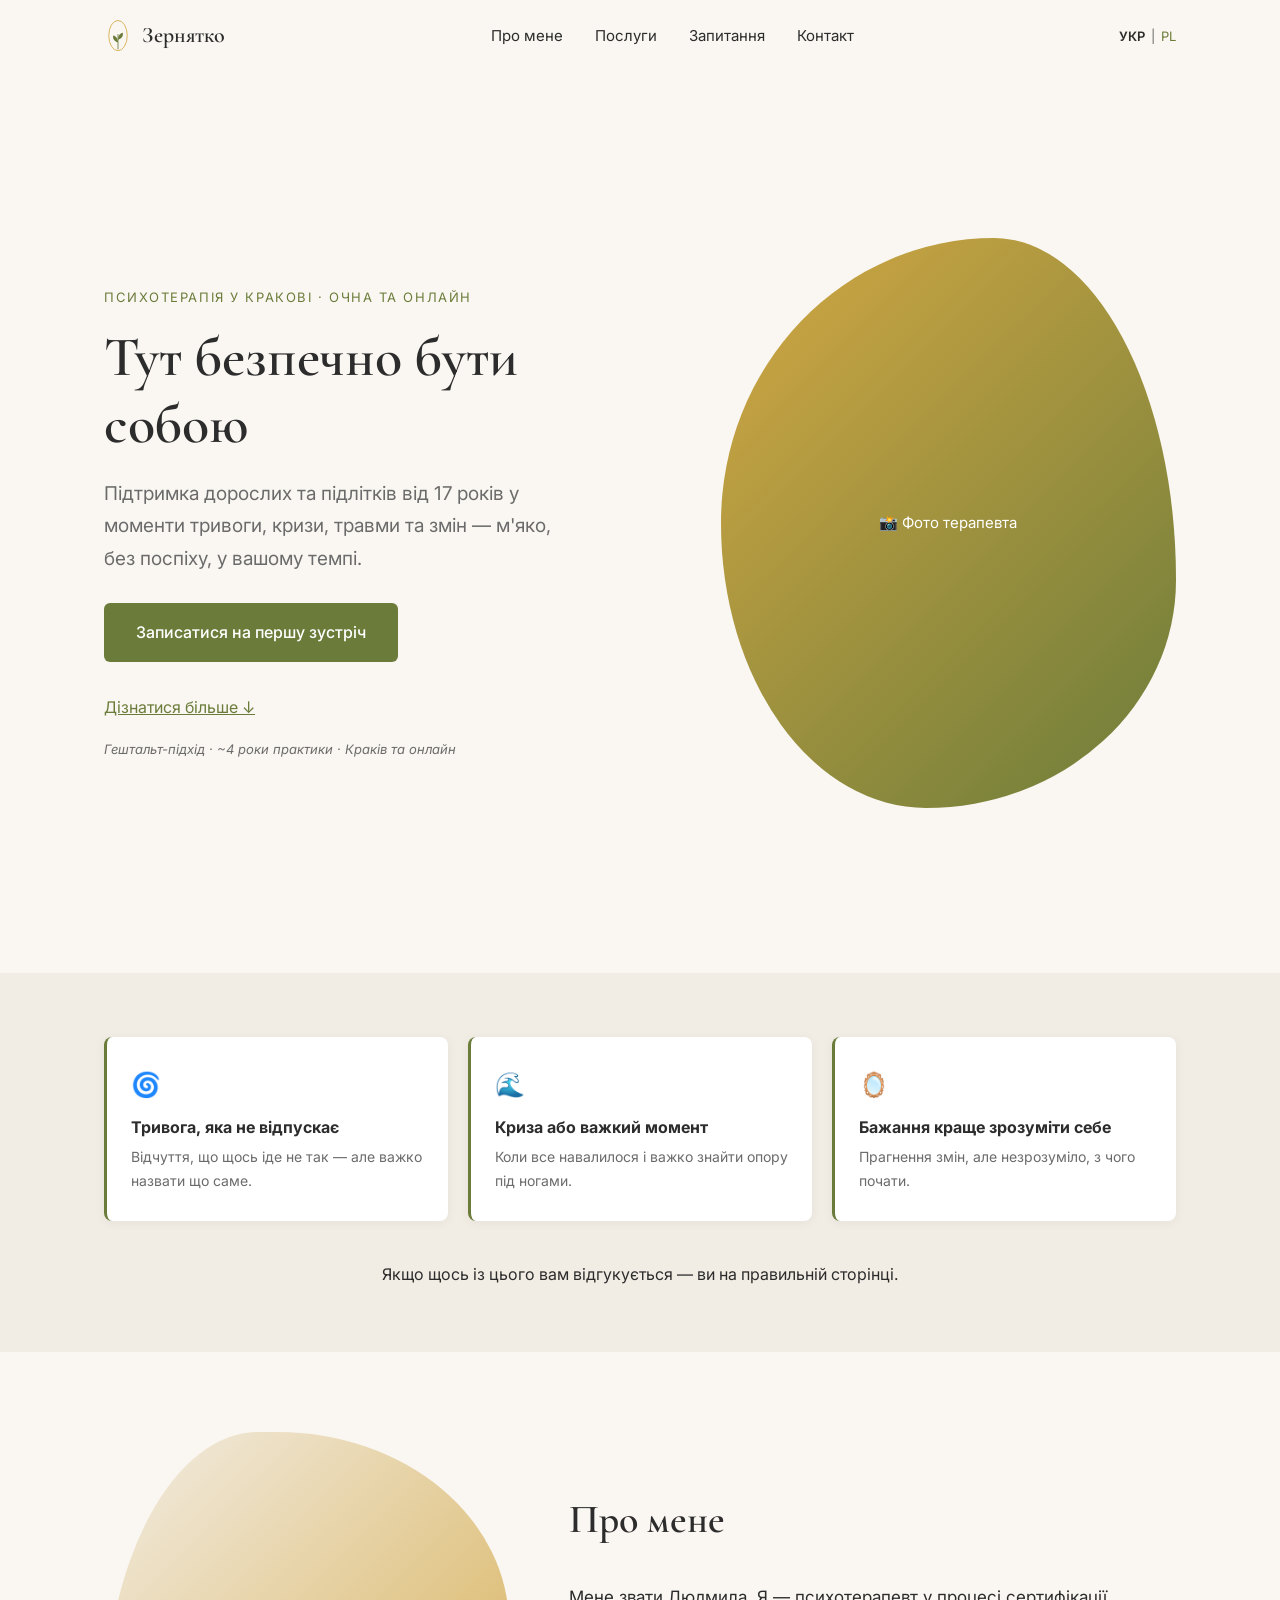
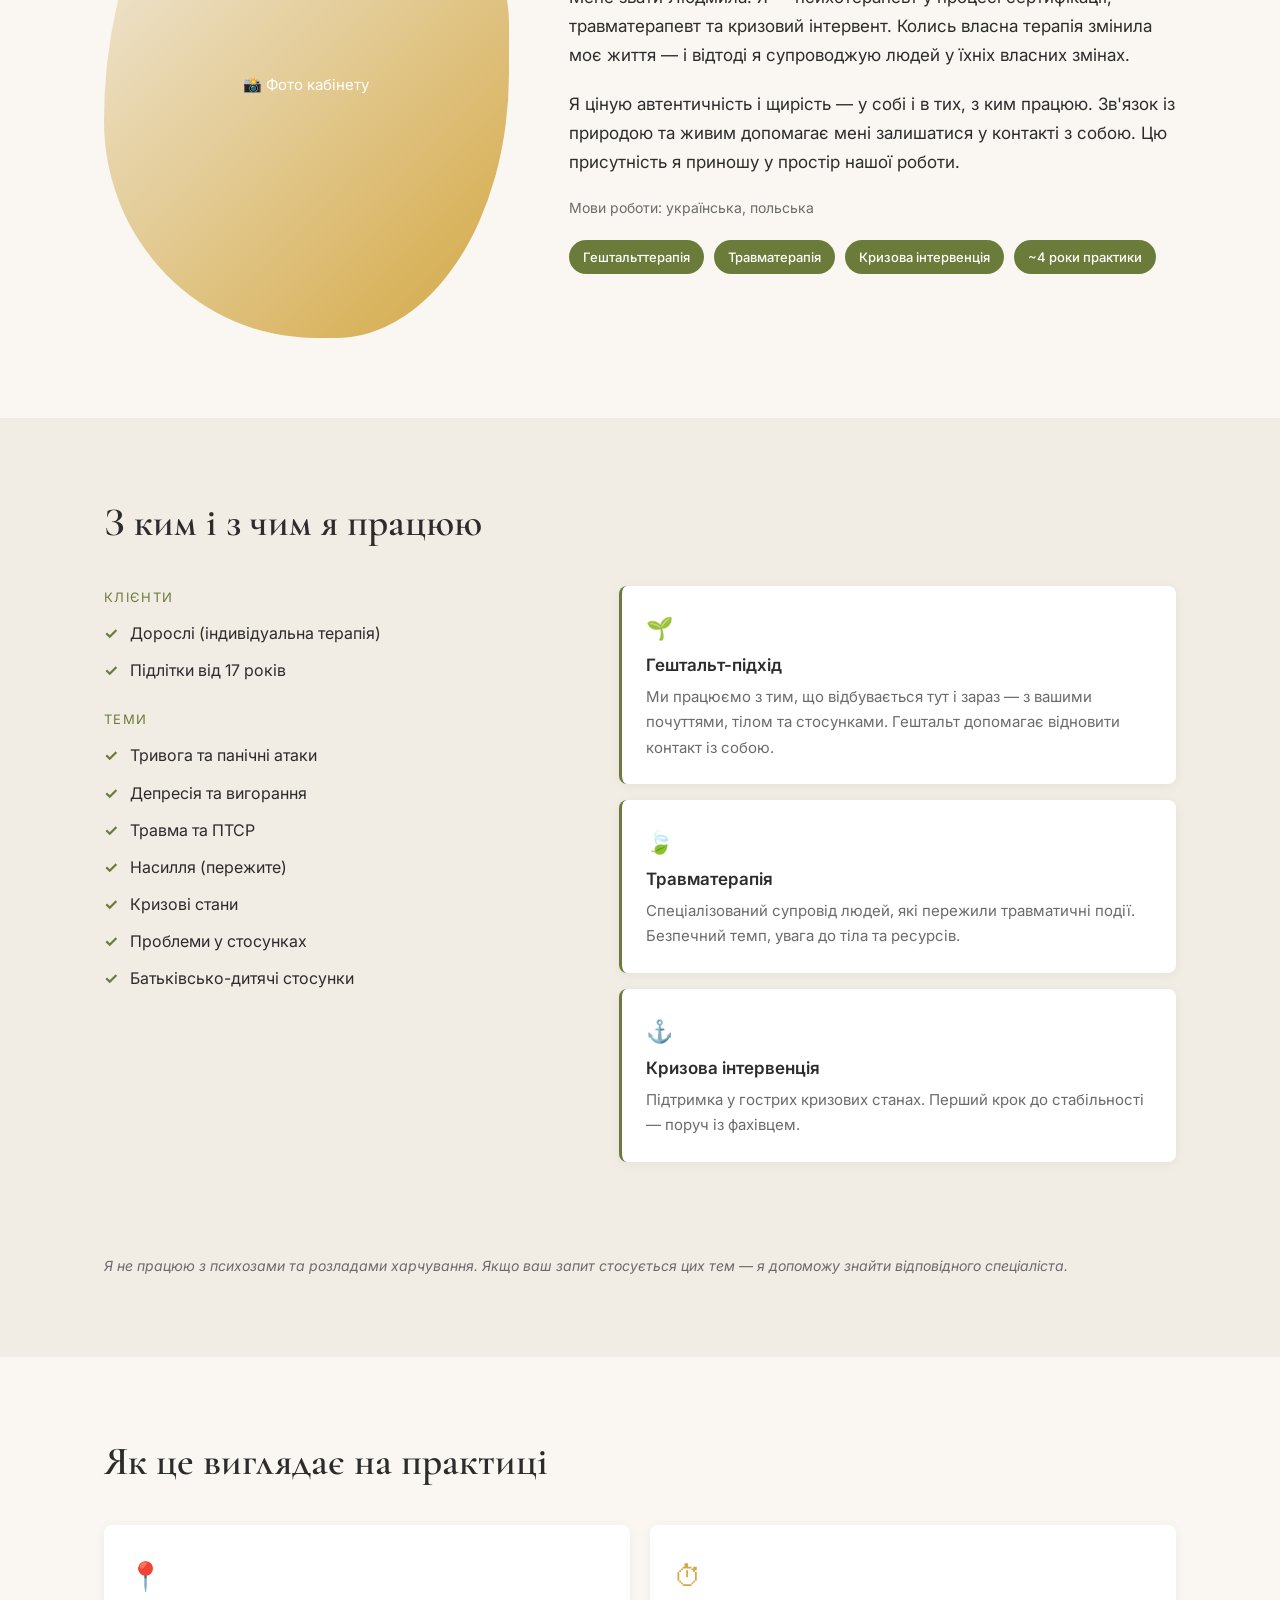
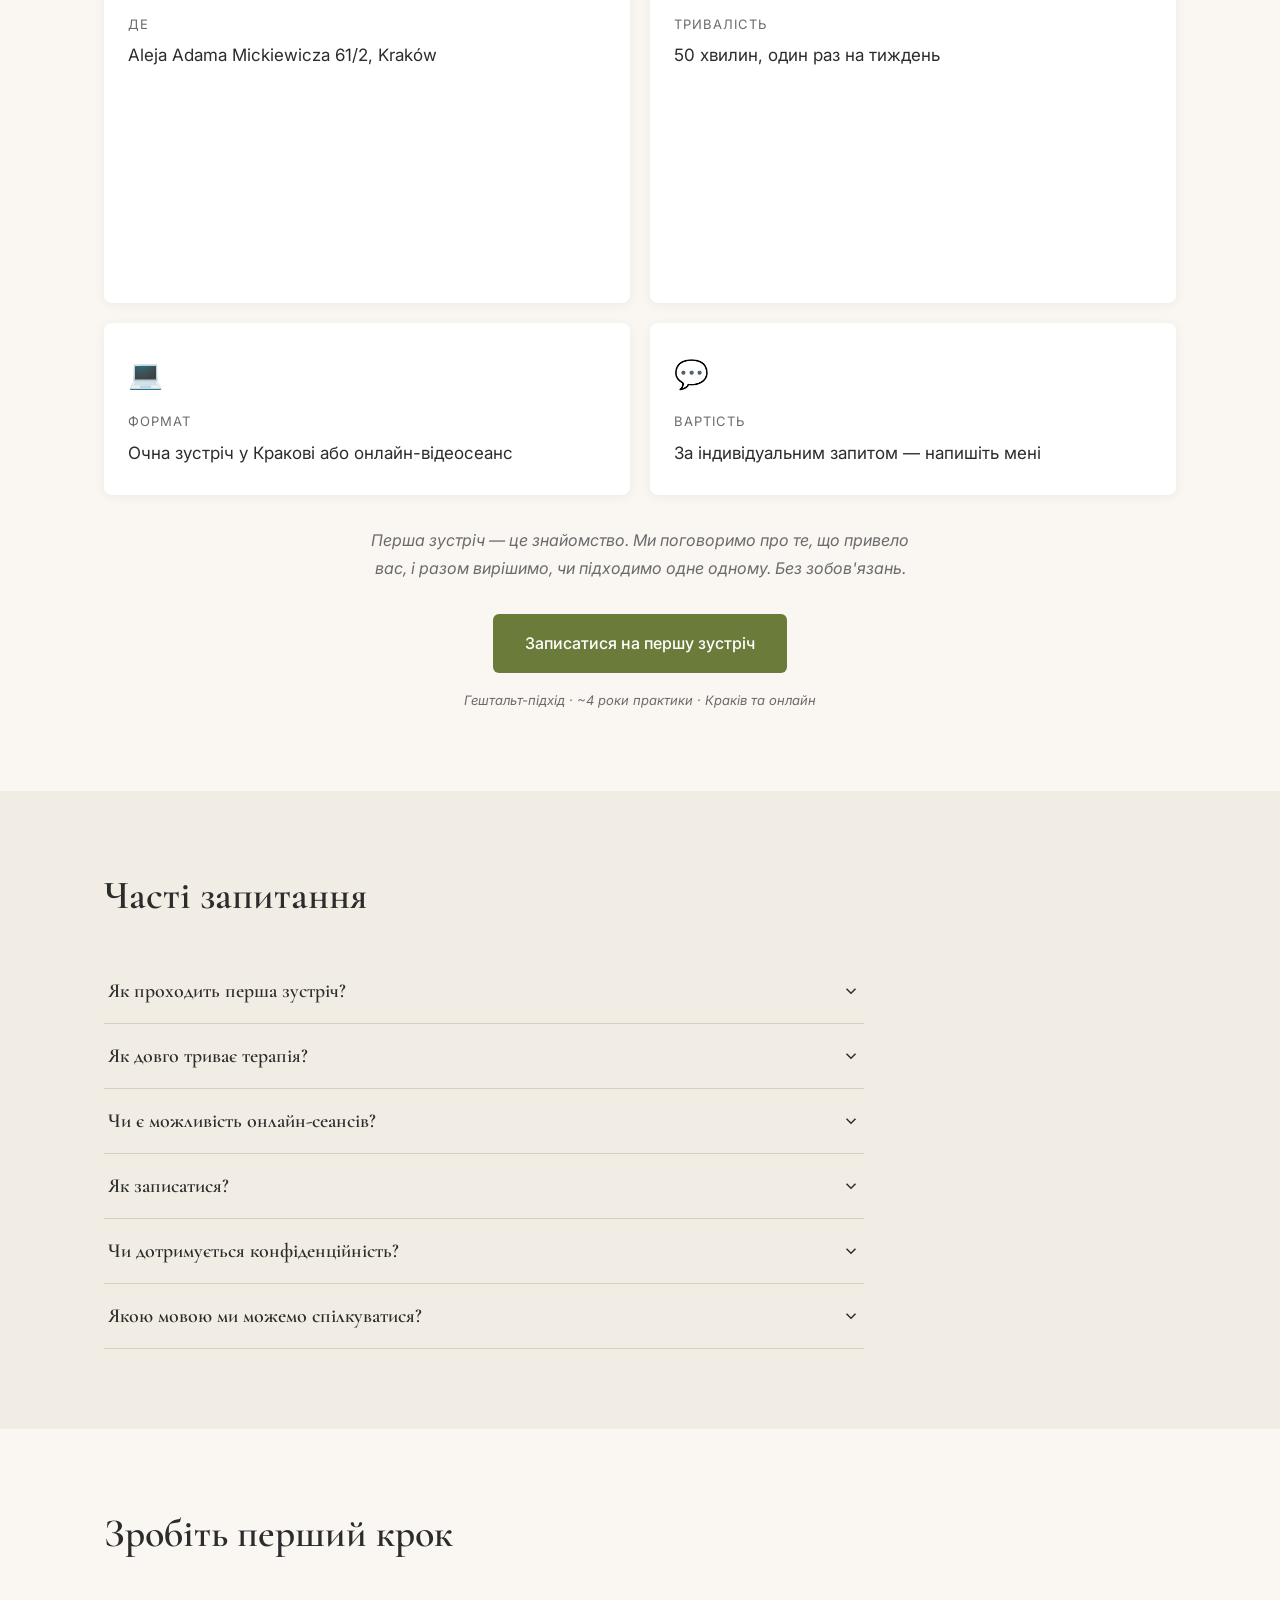
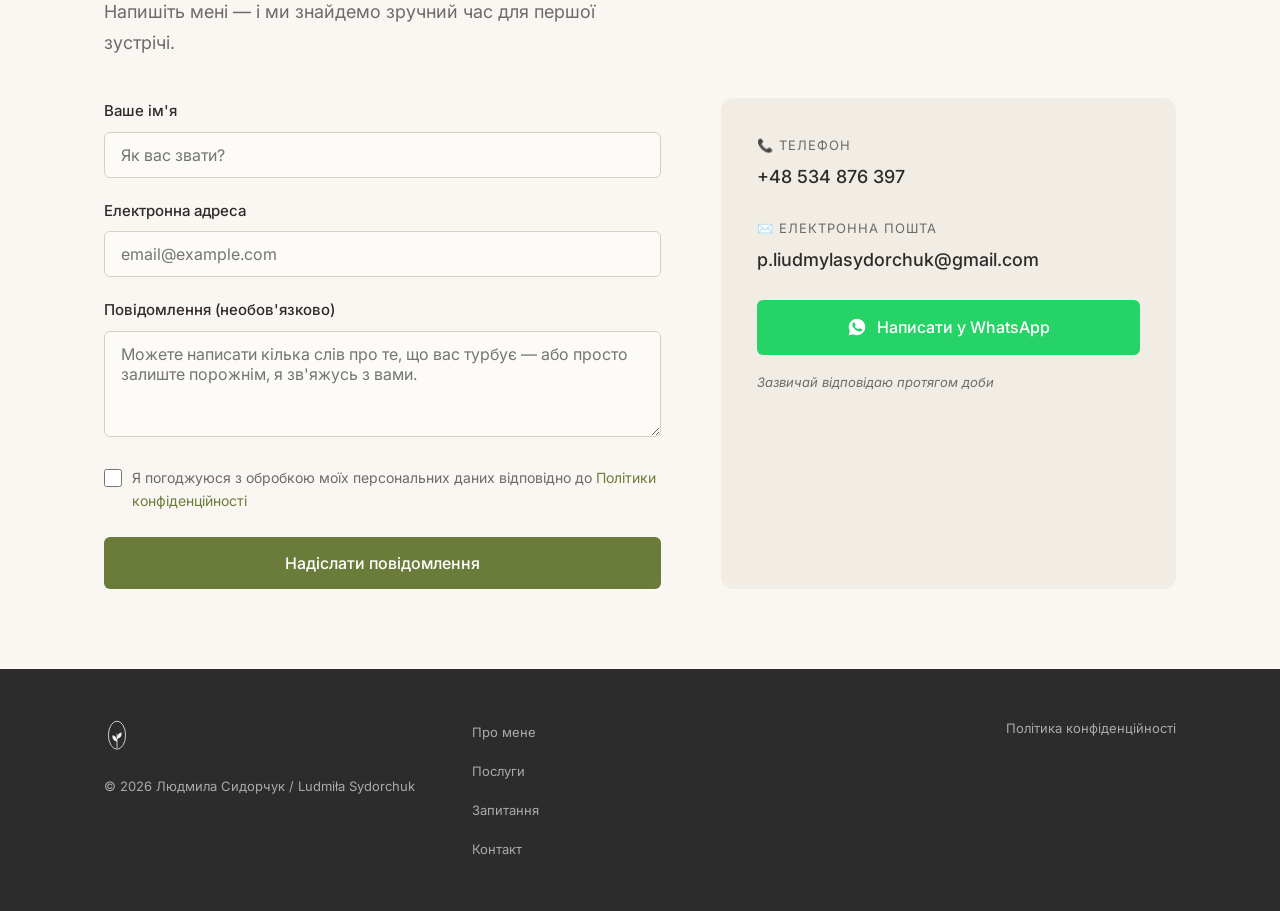
==== index.html @ 2331d8ef "Initial commit: Зернятко / Ziarnko bilingual therapist website Static single-page site (UA/PL) for L" ====
<!DOCTYPE html>
<html lang="uk">
<head>
<meta charset="UTF-8">
<meta name="viewport" content="width=device-width, initial-scale=1.0">
<link rel="icon" type="image/svg+xml" href="images/logo.svg">
<link rel="preconnect" href="https://fonts.googleapis.com">
<link rel="preconnect" href="https://fonts.gstatic.com" crossorigin>
<link href="https://fonts.googleapis.com/css2?family=Cormorant+Garamond:wght@400;600&family=Inter:wght@400;500&display=swap" rel="stylesheet">
<link rel="stylesheet" href="css/style.css">

<title>Людмила Сидорчук — Психотерапевт у Кракові | Гештальт, травматерапія</title>
<meta name="description" content="Психотерапевт Людмила Сидорчук — гештальт-підхід, травматерапія, кризова інтервенція. Очні та онлайн сеанси в Кракові. Українська та польська мови.">
<link rel="canonical" href="https://ziarenko-terapia.pl/">
<meta property="og:title" content="Людмила Сидорчук — Психотерапевт у Кракові">
<meta property="og:description" content="Гештальт-підхід, травматерапія, кризова інтервенція. Очна та онлайн терапія у Кракові.">
<meta property="og:image" content="https://ziarenko-terapia.pl/images/og-image.png">
<!-- og-image.png: 1200x630px image for social sharing.
     Recommended: screenshot of the hero section once real photos are added.
     Until then, og:image tag will not display a preview on social media. -->
<meta property="og:url" content="https://ziarenko-terapia.pl/">
<meta property="og:type" content="website">
<meta property="og:locale" content="uk_UA">

<script type="application/ld+json">
{
  "@context": "https://schema.org",
  "@type": "LocalBusiness",
  "name": "Зернятко — Людмила Сидорчук",
  "description": "Психотерапевт, гештальт-підхід, травматерапія, Краків",
  "address": {
    "@type": "PostalAddress",
    "streetAddress": "Aleja Adama Mickiewicza 61/2",
    "addressLocality": "Kraków",
    "addressCountry": "PL"
  },
  "telephone": "+48534876397",
  "email": "p.liudmylasydorchuk@gmail.com",
  "url": "https://ziarenko-terapia.pl",
  "availableLanguage": ["Ukrainian", "Polish"],
  "priceRange": "$$"
}
</script>
<script type="application/ld+json">
{
  "@context": "https://schema.org",
  "@type": "FAQPage",
  "mainEntity": [
    {
      "@type": "Question",
      "name": "Як проходить перша зустріч?",
      "acceptedAnswer": {
        "@type": "Answer",
        "text": "Перша зустріч — це знайомство без зобов'язань. Ми поговоримо про те, що привело вас до терапії, ваші очікування та запитання. Разом вирішимо, чи підходить вам цей формат роботи."
      }
    },
    {
      "@type": "Question",
      "name": "Як довго триває терапія?",
      "acceptedAnswer": {
        "@type": "Answer",
        "text": "Тривалість залежить від вашого запиту. Деякі питання вирішуються за кілька місяців, інші потребують тривалішої роботи. Це те, що ми обговоримо разом — і ви завжди маєте право зупинитися."
      }
    },
    {
      "@type": "Question",
      "name": "Чи є можливість онлайн-сеансів?",
      "acceptedAnswer": {
        "@type": "Answer",
        "text": "Так. Я проводжу сеанси як очно в Кракові, так і онлайн — у форматі відеозустрічі. Обидва формати рівноцінні за ефективністю."
      }
    },
    {
      "@type": "Question",
      "name": "Як записатися?",
      "acceptedAnswer": {
        "@type": "Answer",
        "text": "Надішліть мені повідомлення через форму нижче або напишіть у WhatsApp. Я відповім і ми домовимося про зручний час."
      }
    },
    {
      "@type": "Question",
      "name": "Чи дотримується конфіденційність?",
      "acceptedAnswer": {
        "@type": "Answer",
        "text": "Так. Все, що відбувається на сеансах, залишається між нами. Я дотримуюся професійної етики та принципу конфіденційності."
      }
    },
    {
      "@type": "Question",
      "name": "Якою мовою ми можемо спілкуватися?",
      "acceptedAnswer": {
        "@type": "Answer",
        "text": "Я проводжу сеанси українською та польською мовами."
      }
    }
  ]
}
</script>
</head>
<body>
<a href="#main-content" class="sr-only">Перейти до основного вмісту</a>

<header class="site-header" id="site-header">
  <div class="container nav-inner">
    <a href="#main-content" class="nav-logo" aria-label="Зернятко — на головну">
      <svg viewBox="0 0 100 140" xmlns="http://www.w3.org/2000/svg" aria-hidden="true">
        <ellipse cx="50" cy="70" rx="33" ry="54" fill="none" stroke="#D4A843" stroke-width="3"/>
        <path d="M50 118 L50 66" stroke="#6B7C3A" stroke-width="3" stroke-linecap="round" fill="none"/>
        <path d="M50 95 C38 92 30 82 33 70 C45 72 50 84 50 95 Z" fill="#6B7C3A"/>
        <path d="M50 85 C62 82 70 72 67 60 C55 62 50 74 50 85 Z" fill="#6B7C3A"/>
      </svg>
      <span class="brand-name">Зернятко</span>
    </a>

    <ul class="nav-links">
      <li><a href="#about">Про мене</a></li>
      <li><a href="#services">Послуги</a></li>
      <li><a href="#faq">Запитання</a></li>
      <li><a href="#contact">Контакт</a></li>
    </ul>

    <div class="nav-right">
      <div class="lang-toggle">
        <span class="lang-current">УКР</span>
        <span aria-hidden="true">|</span>
        <a href="pl.html" class="lang-switch-link">PL</a>
      </div>
      <button class="hamburger" id="hamburger" aria-label="Меню" aria-expanded="false" aria-controls="nav-mobile-menu">
        <span></span><span></span><span></span>
      </button>
    </div>
  </div>

  <nav class="nav-mobile-menu" id="nav-mobile-menu">
    <ul>
      <li><a href="#about">Про мене</a></li>
      <li><a href="#services">Послуги</a></li>
      <li><a href="#faq">Запитання</a></li>
      <li><a href="#contact">Контакт</a></li>
    </ul>
  </nav>
</header>

<main id="main-content">

  <!-- HERO -->
  <section class="hero" id="hero">
    <div class="container hero-grid">
      <div class="hero-image">
        <div class="image-frame hero-frame">
          <div class="img-placeholder hero-placeholder">📸 Фото терапевта</div>
          <!-- REPLACE this placeholder div with:
          <img src="images/hero.jpg"
               alt="Людмила Сидорчук — психотерапевт у Кракові"
               width="520" height="650" loading="eager"> -->
        </div>
      </div>
      <div class="hero-text">
        <p class="eyebrow">Психотерапія у Кракові · Очна та онлайн</p>
        <h1>Тут безпечно бути собою</h1>
        <p class="hero-subheading">Підтримка дорослих та підлітків від 17 років у моменти тривоги, кризи, травми та змін — м'яко, без поспіху, у вашому темпі.</p>
        <div>
          <a href="#contact" class="btn btn-primary">Записатися на першу зустріч</a>
        </div>
        <a href="#about" class="link-underline">Дізнатися більше ↓</a>
        <p class="trust-line">Гештальт-підхід · ~4 роки практики · Краків та онлайн</p>
      </div>
    </div>
  </section>

  <!-- VALIDATION -->
  <section class="validation">
    <div class="container">
      <div class="validation-grid">
        <div class="validation-card">
          <span class="icon" aria-hidden="true">🌀</span>
          <h3>Тривога, яка не відпускає</h3>
          <p>Відчуття, що щось іде не так — але важко назвати що саме.</p>
        </div>
        <div class="validation-card">
          <span class="icon" aria-hidden="true">🌊</span>
          <h3>Криза або важкий момент</h3>
          <p>Коли все навалилося і важко знайти опору під ногами.</p>
        </div>
        <div class="validation-card">
          <span class="icon" aria-hidden="true">🪞</span>
          <h3>Бажання краще зрозуміти себе</h3>
          <p>Прагнення змін, але незрозуміло, з чого почати.</p>
        </div>
      </div>
      <p class="validation-footer">Якщо щось із цього вам відгукується — ви на правильній сторінці.</p>
    </div>
  </section>

  <!-- ABOUT -->
  <section class="about" id="about">
    <div class="container about-grid">
      <div class="about-image">
        <div class="image-frame about-frame">
          <div class="img-placeholder about-placeholder">📸 Фото кабінету</div>
          <!-- REPLACE with:
          <img src="images/office.jpg"
               alt="Кабінет психотерапевта Людмили Сидорчук у Кракові"
               width="480" height="600" loading="lazy"> -->
        </div>
      </div>
      <div class="about-text">
        <h2 class="section-heading">Про мене</h2>
        <p>Мене звати Людмила. Я — психотерапевт у процесі сертифікації, травматерапевт та кризовий інтервент. Колись власна терапія змінила моє життя — і відтоді я супроводжую людей у їхніх власних змінах.</p>
        <p>Я ціную автентичність і щирість — у собі і в тих, з ким працюю. Зв'язок із природою та живим допомагає мені залишатися у контакті з собою. Цю присутність я приношу у простір нашої роботи.</p>
        <p class="about-languages">Мови роботи: українська, польська</p>
        <div class="chip-row">
          <span class="chip">Гештальттерапія</span>
          <span class="chip">Травматерапія</span>
          <span class="chip">Кризова інтервенція</span>
          <span class="chip">~4 роки практики</span>
        </div>
      </div>
    </div>
  </section>

  <!-- SERVICES -->
  <section class="services" id="services">
    <div class="container">
      <h2 class="section-heading">З ким і з чим я працюю</h2>
      <div class="services-grid">
        <div class="services-who">
          <span class="sub-label">Клієнти</span>
          <ul class="check-list">
            <li>Дорослі (індивідуальна терапія)</li>
            <li>Підлітки від 17 років</li>
          </ul>
          <span class="sub-label spaced">Теми</span>
          <ul class="check-list">
            <li>Тривога та панічні атаки</li>
            <li>Депресія та вигорання</li>
            <li>Травма та ПТСР</li>
            <li>Насилля (пережите)</li>
            <li>Кризові стани</li>
            <li>Проблеми у стосунках</li>
            <li>Батьківсько-дитячі стосунки</li>
          </ul>
        </div>
        <div class="approach-cards">
          <div class="approach-card">
            <span class="icon" aria-hidden="true">🌱</span>
            <h3>Гештальт-підхід</h3>
            <p>Ми працюємо з тим, що відбувається тут і зараз — з вашими почуттями, тілом та стосунками. Гештальт допомагає відновити контакт із собою.</p>
          </div>
          <div class="approach-card">
            <span class="icon" aria-hidden="true">🍃</span>
            <h3>Травматерапія</h3>
            <p>Спеціалізований супровід людей, які пережили травматичні події. Безпечний темп, увага до тіла та ресурсів.</p>
          </div>
          <div class="approach-card">
            <span class="icon" aria-hidden="true">⚓</span>
            <h3>Кризова інтервенція</h3>
            <p>Підтримка у гострих кризових станах. Перший крок до стабільності — поруч із фахівцем.</p>
          </div>
        </div>
        <p class="discreet-note">Я не працюю з психозами та розладами харчування. Якщо ваш запит стосується цих тем — я допоможу знайти відповідного спеціаліста.</p>
      </div>
    </div>
  </section>

  <!-- PRACTICAL INFO -->
  <section class="practical">
    <div class="container">
      <h2 class="section-heading">Як це виглядає на практиці</h2>
      <div class="info-grid">
        <div class="info-card">
          <span class="icon" aria-hidden="true">📍</span>
          <span class="info-label">Де</span>
          <p class="info-value">Aleja Adama Mickiewicza 61/2, Kraków</p>
          <iframe
            src="https://maps.google.com/maps?q=Aleja+Adama+Mickiewicza+61%2C+Krak%C3%B3w&output=embed"
            width="100%" height="180" style="border:0;border-radius:6px;"
            allowfullscreen="" loading="lazy"
            referrerpolicy="no-referrer-when-downgrade"
            title="Мапа: Aleja Adama Mickiewicza 61/2, Kraków"></iframe>
        </div>
        <div class="info-card">
          <span class="icon" aria-hidden="true">⏱</span>
          <span class="info-label">Тривалість</span>
          <p class="info-value">50 хвилин, один раз на тиждень</p>
        </div>
        <div class="info-card">
          <span class="icon" aria-hidden="true">💻</span>
          <span class="info-label">Формат</span>
          <p class="info-value">Очна зустріч у Кракові або онлайн-відеосеанс</p>
        </div>
        <div class="info-card">
          <span class="icon" aria-hidden="true">💬</span>
          <span class="info-label">Вартість</span>
          <p class="info-value">За індивідуальним запитом — напишіть мені</p>
        </div>
      </div>
      <p class="practical-note">Перша зустріч — це знайомство. Ми поговоримо про те, що привело вас, і разом вирішимо, чи підходимо одне одному. Без зобов'язань.</p>
      <div class="practical-cta">
        <a href="#contact" class="btn btn-primary">Записатися на першу зустріч</a>
        <p class="trust-line">Гештальт-підхід · ~4 роки практики · Краків та онлайн</p>
      </div>
    </div>
  </section>

  <!-- FAQ -->
  <section class="faq" id="faq">
    <div class="container">
      <h2 class="section-heading">Часті запитання</h2>
      <div class="faq-list">

        <div class="faq-item">
          <button class="faq-trigger" aria-expanded="false" aria-controls="faq-body-1" id="faq-trigger-1">
            <span>Як проходить перша зустріч?</span>
            <svg class="chevron" width="18" height="18" viewBox="0 0 24 24" fill="none" stroke="currentColor" stroke-width="2" aria-hidden="true"><polyline points="6 9 12 15 18 9"></polyline></svg>
          </button>
          <div class="faq-body" id="faq-body-1" role="region" aria-labelledby="faq-trigger-1">
            <div class="faq-body-inner">Перша зустріч — це знайомство без зобов'язань. Ми поговоримо про те, що привело вас до терапії, ваші очікування та запитання. Разом вирішимо, чи підходить вам цей формат роботи.</div>
          </div>
        </div>

        <div class="faq-item">
          <button class="faq-trigger" aria-expanded="false" aria-controls="faq-body-2" id="faq-trigger-2">
            <span>Як довго триває терапія?</span>
            <svg class="chevron" width="18" height="18" viewBox="0 0 24 24" fill="none" stroke="currentColor" stroke-width="2" aria-hidden="true"><polyline points="6 9 12 15 18 9"></polyline></svg>
          </button>
          <div class="faq-body" id="faq-body-2" role="region" aria-labelledby="faq-trigger-2">
            <div class="faq-body-inner">Тривалість залежить від вашого запиту. Деякі питання вирішуються за кілька місяців, інші потребують тривалішої роботи. Це те, що ми обговоримо разом — і ви завжди маєте право зупинитися.</div>
          </div>
        </div>

        <div class="faq-item">
          <button class="faq-trigger" aria-expanded="false" aria-controls="faq-body-3" id="faq-trigger-3">
            <span>Чи є можливість онлайн-сеансів?</span>
            <svg class="chevron" width="18" height="18" viewBox="0 0 24 24" fill="none" stroke="currentColor" stroke-width="2" aria-hidden="true"><polyline points="6 9 12 15 18 9"></polyline></svg>
          </button>
          <div class="faq-body" id="faq-body-3" role="region" aria-labelledby="faq-trigger-3">
            <div class="faq-body-inner">Так. Я проводжу сеанси як очно в Кракові, так і онлайн — у форматі відеозустрічі. Обидва формати рівноцінні за ефективністю.</div>
          </div>
        </div>

        <div class="faq-item">
          <button class="faq-trigger" aria-expanded="false" aria-controls="faq-body-4" id="faq-trigger-4">
            <span>Як записатися?</span>
            <svg class="chevron" width="18" height="18" viewBox="0 0 24 24" fill="none" stroke="currentColor" stroke-width="2" aria-hidden="true"><polyline points="6 9 12 15 18 9"></polyline></svg>
          </button>
          <div class="faq-body" id="faq-body-4" role="region" aria-labelledby="faq-trigger-4">
            <div class="faq-body-inner">Надішліть мені повідомлення через форму нижче або напишіть у WhatsApp. Я відповім і ми домовимося про зручний час.</div>
          </div>
        </div>

        <div class="faq-item">
          <button class="faq-trigger" aria-expanded="false" aria-controls="faq-body-5" id="faq-trigger-5">
            <span>Чи дотримується конфіденційність?</span>
            <svg class="chevron" width="18" height="18" viewBox="0 0 24 24" fill="none" stroke="currentColor" stroke-width="2" aria-hidden="true"><polyline points="6 9 12 15 18 9"></polyline></svg>
          </button>
          <div class="faq-body" id="faq-body-5" role="region" aria-labelledby="faq-trigger-5">
            <div class="faq-body-inner">Так. Все, що відбувається на сеансах, залишається між нами. Я дотримуюся професійної етики та принципу конфіденційності.</div>
          </div>
        </div>

        <div class="faq-item">
          <button class="faq-trigger" aria-expanded="false" aria-controls="faq-body-6" id="faq-trigger-6">
            <span>Якою мовою ми можемо спілкуватися?</span>
            <svg class="chevron" width="18" height="18" viewBox="0 0 24 24" fill="none" stroke="currentColor" stroke-width="2" aria-hidden="true"><polyline points="6 9 12 15 18 9"></polyline></svg>
          </button>
          <div class="faq-body" id="faq-body-6" role="region" aria-labelledby="faq-trigger-6">
            <div class="faq-body-inner">Я проводжу сеанси українською та польською мовами.</div>
          </div>
        </div>

      </div>
    </div>
  </section>

  <!-- CONTACT -->
  <section class="contact" id="contact">
    <div class="container">
      <h2 class="section-heading">Зробіть перший крок</h2>
      <p class="contact-subheading">Напишіть мені — і ми знайдемо зручний час для першої зустрічі.</p>

      <div class="contact-grid">
        <div class="contact-form-wrap">
          <form action="https://api.web3forms.com/submit" method="POST" id="contact-form">
            <input type="hidden" name="access_key" value="5a831b37-a9af-4e4d-81b2-b6dc9d2ed386">
            <input type="hidden" name="subject" value="Новий запит з сайту Зернятко / Nowe zapytanie ze strony Ziarnko">
            <input type="hidden" name="redirect" value="false">
            <input type="checkbox" name="botcheck" class="hidden" style="display:none;">

            <div class="form-field">
              <label for="name">Ваше ім'я</label>
              <input type="text" id="name" name="name" required placeholder="Як вас звати?">
            </div>

            <div class="form-field">
              <label for="email">Електронна адреса</label>
              <input type="email" id="email" name="email" required placeholder="email@example.com">
            </div>

            <div class="form-field">
              <label for="message">Повідомлення (необов'язково)</label>
              <textarea id="message" name="message" rows="4" placeholder="Можете написати кілька слів про те, що вас турбує — або просто залиште порожнім, я зв'яжусь з вами."></textarea>
            </div>

            <div class="form-checkbox">
              <input type="checkbox" id="gdpr" name="gdpr" required>
              <label for="gdpr">Я погоджуюся з обробкою моїх персональних даних відповідно до <a href="#privacy-policy">Політики конфіденційності</a></label>
            </div>

            <button type="submit" class="btn btn-primary btn-block" id="form-submit-btn" data-loading-text="Надсилаю...">Надіслати повідомлення</button>

            <p class="form-error" id="form-error">Щось пішло не так. Напишіть мені напряму у WhatsApp — це найшвидше.</p>
          </form>

          <div class="form-success" id="form-success">Дякую! Я отримала ваше повідомлення і зв'яжуся з вами протягом доби. 🌱</div>
        </div>

        <div class="contact-box">
          <div class="contact-item">
            <span class="contact-label">📞 Телефон</span>
            <a href="tel:+48534876397">+48 534 876 397</a>
          </div>
          <div class="contact-item">
            <span class="contact-label">✉️ Електронна пошта</span>
            <a id="email-link" href="#"></a>
          </div>
          <a href="https://wa.me/48534876397" target="_blank" rel="noopener noreferrer" class="whatsapp-btn">
            <svg viewBox="0 0 24 24" xmlns="http://www.w3.org/2000/svg" aria-hidden="true"><path d="M12.04 2C6.58 2 2.13 6.45 2.13 11.91c0 1.75.46 3.39 1.26 4.81L2 22l5.41-1.42a9.87 9.87 0 0 0 4.63 1.18h.01c5.46 0 9.9-4.45 9.9-9.91C21.95 6.45 17.5 2 12.04 2zm5.8 14.03c-.24.68-1.4 1.3-1.93 1.38-.5.08-1.13.11-1.82-.11-.42-.13-.96-.31-1.65-.6-2.9-1.25-4.79-4.17-4.94-4.36-.14-.19-1.18-1.57-1.18-3 0-1.42.75-2.12 1.02-2.41.27-.29.58-.36.78-.36.2 0 .39 0 .56.01.18.01.42-.07.66.5.24.58.82 2 .89 2.14.07.14.12.31.02.5-.1.19-.15.31-.29.48-.15.17-.31.38-.44.51-.15.15-.3.31-.13.6.17.29.76 1.25 1.63 2.03 1.12 1 2.06 1.31 2.36 1.46.29.15.46.13.63-.08.17-.2.72-.84.91-1.13.19-.29.39-.24.65-.14.27.1 1.7.8 1.99.95.29.14.49.22.56.34.07.13.07.72-.17 1.4z"/></svg>
            Написати у WhatsApp
          </a>
          <p class="response-note">Зазвичай відповідаю протягом доби</p>
        </div>
      </div>
    </div>
  </section>

</main>

<footer class="site-footer">
  <div class="container footer-grid">
    <div class="footer-logo">
      <svg viewBox="0 0 100 140" xmlns="http://www.w3.org/2000/svg" aria-hidden="true" width="26">
        <ellipse cx="50" cy="70" rx="33" ry="54" fill="none" stroke="#FAF7F2" stroke-width="3"/>
        <path d="M50 118 L50 66" stroke="#FAF7F2" stroke-width="3" stroke-linecap="round" fill="none"/>
        <path d="M50 95 C38 92 30 82 33 70 C45 72 50 84 50 95 Z" fill="#FAF7F2"/>
        <path d="M50 85 C62 82 70 72 67 60 C55 62 50 74 50 85 Z" fill="#FAF7F2"/>
      </svg>
      <p class="footer-copy">© 2026 Людмила Сидорчук / Ludmiła Sydorchuk</p>
    </div>
    <nav class="footer-nav">
      <ul>
        <li><a href="#about">Про мене</a></li>
        <li><a href="#services">Послуги</a></li>
        <li><a href="#faq">Запитання</a></li>
        <li><a href="#contact">Контакт</a></li>
      </ul>
    </nav>
    <div class="footer-legal">
      <a href="#privacy-policy" id="privacy-toggle">Політика конфіденційності</a>
    </div>
  </div>
</footer>

<section class="privacy-policy" id="privacy-policy">
  <div class="container privacy-policy-inner">
    <h2>Політика конфіденційності</h2>
    <p>Ця сторінка пояснює, як обробляються персональні дані, надані через контактну форму на сайті Зернятко (ziarenko-terapia.pl).</p>
    <p>Які дані збираються: ім'я та електронна адреса (обов'язкові), а також повідомлення (необов'язкове), які ви вводите у форму зворотного зв'язку.</p>
    <p>Мета обробки: дані використовуються виключно для відповіді на ваш запит. Вони не передаються третім особам і не використовуються для маркетингових цілей.</p>
    <p>Сервіс обробки: повідомлення пересилаються через Web3Forms (web3forms.com). Після пересилання на електронну адресу оператора дані не зберігаються на серверах Web3Forms.</p>
    <p>Ваші права відповідно до RODO (Регламент ЄС 2016/679): ви маєте право на доступ до своїх персональних даних, їх виправлення, видалення або обмеження обробки. Для реалізації цих прав звертайтесь: p.liudmylasydorchuk@gmail.com</p>
    <p>Оператор персональних даних:<br>Людмила Сидорчук<br>Aleja Adama Mickiewicza 61/2, Kraków, Польща</p>
  </div>
</section>

<script src="js/main.js"></script>
</body>
</html>
---- css/style.css ----
/* ==========================================================================
   Зернятко / Ziarnko — global stylesheet
   ========================================================================== */

:root {
  --color-bg: #FAF7F2;
  --color-bg-alt: #F2EDE4;
  --color-accent: #6B7C3A;
  --color-accent-hover: #556030;
  --color-secondary: #D4A843;
  --color-text: #2C2C2C;
  --color-text-secondary: #6B6B6B;
  --color-border: #E8E0D5;
  --color-input-border: #D8CFC4;
  --color-input-bg: #FDFBF8;
}

*, *::before, *::after { box-sizing: border-box; margin: 0; padding: 0; }

html { scroll-behavior: smooth; }

body {
  font-family: 'Inter', sans-serif;
  font-size: 17px;
  line-height: 1.7;
  color: var(--color-text);
  background: var(--color-bg);
}

section[id] { scroll-margin-top: 80px; }

img { max-width: 100%; display: block; }

a { color: var(--color-accent); text-decoration: none; }

a:focus-visible, button:focus-visible, input:focus-visible, textarea:focus-visible {
  outline: 2px solid var(--color-accent);
  outline-offset: 3px;
}

h1, h2, h3 { font-family: 'Cormorant Garamond', serif; font-weight: 600; line-height: 1.2; }

.container { max-width: 1120px; margin: 0 auto; padding: 0 24px; }

.sr-only {
  position: absolute; width: 1px; height: 1px; padding: 0; margin: -1px;
  overflow: hidden; clip: rect(0,0,0,0); white-space: nowrap; border: 0;
}
.sr-only:focus {
  position: fixed; top: 16px; left: 16px; width: auto; height: auto;
  padding: 12px 20px; background: var(--color-accent); color: #fff;
  font-size: 15px; border-radius: 6px; z-index: 9999;
  clip: auto; white-space: normal;
}

/* ==========================================================================
   Buttons / links
   ========================================================================== */

.btn {
  display: inline-block;
  border-radius: 6px;
  padding: 16px 32px;
  font-family: 'Inter', sans-serif;
  font-size: 16px;
  font-weight: 500;
  text-align: center;
  border: none;
  cursor: pointer;
  min-height: 44px;
  transition: background 0.2s ease;
}

.btn-primary {
  background: var(--color-accent);
  color: #fff;
}
.btn-primary:hover { background: var(--color-accent-hover); }

.btn-block { display: block; width: 100%; }

.link-underline {
  display: inline-block;
  color: var(--color-accent);
  text-decoration: underline;
  margin-top: 20px;
  font-size: 16px;
}

.trust-line {
  font-size: 13px;
  font-style: italic;
  color: var(--color-text-secondary);
  margin-top: 16px;
}

/* ==========================================================================
   Header / navigation
   ========================================================================== */

.site-header {
  position: sticky;
  top: 0;
  left: 0;
  right: 0;
  z-index: 100;
  background: transparent;
  border-bottom: 1px solid transparent;
  transition: background 0.2s ease, border-color 0.2s ease;
}

.site-header.scrolled {
  background: var(--color-bg);
  border-bottom: 1px solid var(--color-border);
}

.nav-inner {
  display: flex;
  align-items: center;
  justify-content: space-between;
  min-height: 72px;
  padding-top: 12px;
  padding-bottom: 12px;
}

.nav-logo {
  display: flex;
  align-items: center;
  gap: 10px;
  min-height: 44px;
}
.nav-logo svg { width: 28px; height: auto; }
.brand-name {
  font-family: 'Cormorant Garamond', serif;
  font-weight: 600;
  font-size: 22px;
  color: var(--color-text);
}

.nav-right { display: flex; align-items: center; gap: 16px; }

.nav-links {
  display: none;
}

.lang-toggle {
  display: flex;
  align-items: center;
  gap: 6px;
  font-size: 13px;
  color: var(--color-text-secondary);
}
.lang-toggle .lang-current { color: var(--color-text); font-weight: 600; }
.lang-toggle a { min-height: 44px; display: flex; align-items: center; }

.hamburger {
  display: flex;
  flex-direction: column;
  justify-content: center;
  align-items: center;
  gap: 5px;
  width: 44px;
  height: 44px;
  background: none;
  border: none;
  cursor: pointer;
}
.hamburger span {
  display: block;
  width: 22px;
  height: 2px;
  background: var(--color-text);
  transition: transform 0.25s ease, opacity 0.25s ease;
}
.hamburger[aria-expanded="true"] span:nth-child(1) { transform: translateY(7px) rotate(45deg); }
.hamburger[aria-expanded="true"] span:nth-child(2) { opacity: 0; }
.hamburger[aria-expanded="true"] span:nth-child(3) { transform: translateY(-7px) rotate(-45deg); }

.nav-mobile-menu {
  display: block;
  max-height: 0;
  overflow: hidden;
  background: var(--color-bg);
  border-bottom: 1px solid var(--color-border);
  transition: max-height 0.3s ease;
}
.nav-mobile-menu.open { max-height: 320px; }
.nav-mobile-menu ul {
  list-style: none;
  display: flex;
  flex-direction: column;
  padding: 8px 24px 24px;
}
.nav-mobile-menu a {
  display: flex;
  align-items: center;
  min-height: 44px;
  color: var(--color-text);
  font-size: 17px;
}

@media (min-width: 768px) {
  .hamburger { display: none; }
  .nav-mobile-menu { display: none !important; }
  .nav-links {
    display: flex;
    gap: 32px;
    list-style: none;
  }
  .nav-links a {
    display: flex;
    align-items: center;
    min-height: 44px;
    color: var(--color-text);
    font-size: 15px;
  }
  .nav-links a:hover { color: var(--color-accent); }
}

/* ==========================================================================
   Hero
   ========================================================================== */

.hero {
  background: var(--color-bg);
  min-height: 100vh;
  display: flex;
  align-items: center;
}

.hero-grid {
  display: grid;
  grid-template-columns: 1fr;
  gap: 40px;
  padding-top: 40px;
  padding-bottom: 40px;
  width: 100%;
}

.image-frame {
  overflow: hidden;
  width: 100%;
}

.hero-frame {
  border-radius: 60% 40% 55% 45% / 50% 60% 40% 50%;
  aspect-ratio: 1 / 1;
}

.img-placeholder {
  width: 100%;
  height: 100%;
  display: flex;
  align-items: center;
  justify-content: center;
  color: #fff;
  font-family: 'Inter', sans-serif;
  font-size: 15px;
  text-align: center;
  padding: 16px;
}

.hero-placeholder {
  background: linear-gradient(135deg, #D4A843 0%, #6B7C3A 100%);
}

.eyebrow {
  font-size: 13px;
  letter-spacing: 0.12em;
  text-transform: uppercase;
  color: var(--color-accent);
  font-family: 'Inter', sans-serif;
  margin-bottom: 16px;
}

.hero-text h1 {
  font-size: 36px;
  margin-bottom: 20px;
}

.hero-subheading {
  font-size: 19px;
  color: var(--color-text-secondary);
  max-width: 480px;
  margin-bottom: 28px;
}

.hero-text .btn { margin-right: 24px; margin-bottom: 12px; }

@media (min-width: 768px) {
  .hero-grid {
    grid-template-columns: 55fr 45fr;
    align-items: center;
    gap: 60px;
  }
  .hero-text { order: 1; }
  .hero-image { order: 2; }
  .hero-frame { aspect-ratio: 4 / 5; }
  .hero-text h1 { font-size: 56px; }
}

/* ==========================================================================
   Section heading helper
   ========================================================================== */

.section-heading {
  font-size: 32px;
  margin-bottom: 40px;
}
@media (min-width: 768px) {
  .section-heading { font-size: 40px; }
}

/* ==========================================================================
   Validation section
   ========================================================================== */

.validation {
  background: var(--color-bg-alt);
  padding: 64px 0;
}

.validation-grid {
  display: grid;
  grid-template-columns: 1fr;
  gap: 20px;
}

@media (min-width: 768px) {
  .validation-grid { grid-template-columns: repeat(3, 1fr); }
}

.validation-card {
  background: #fff;
  border-left: 3px solid var(--color-accent);
  border-radius: 8px;
  padding: 28px 24px;
  box-shadow: 0 2px 12px rgba(0,0,0,0.05);
}
.validation-card .icon { font-size: 24px; display: block; margin-bottom: 12px; }
.validation-card h3 { font-family: 'Inter', sans-serif; font-size: 16px; font-weight: 700; margin-bottom: 8px; }
.validation-card p { font-size: 14px; color: var(--color-text-secondary); }

.validation-footer {
  text-align: center;
  font-size: 16px;
  color: var(--color-text);
  margin-top: 40px;
}

/* ==========================================================================
   About
   ========================================================================== */

.about { background: var(--color-bg); padding: 80px 0; }

.about-grid {
  display: grid;
  grid-template-columns: 1fr;
  gap: 40px;
}

@media (min-width: 768px) {
  .about-grid { grid-template-columns: 40fr 60fr; gap: 60px; align-items: center; }
}

.about-frame {
  border-radius: 40% 60% 45% 55% / 60% 40% 55% 45%;
  aspect-ratio: 4 / 5;
}
.about-placeholder { background: linear-gradient(135deg, #F2EDE4 0%, #D4A843 100%); }

.about-text p { margin-bottom: 20px; }
.about-languages { font-size: 14px; color: var(--color-text-secondary); margin-top: 8px; margin-bottom: 0; }

.chip-row {
  display: flex;
  flex-wrap: wrap;
  gap: 10px;
  margin-top: 20px;
}
.chip {
  background: var(--color-accent);
  color: #fff;
  border-radius: 20px;
  padding: 6px 14px;
  font-size: 13px;
  font-weight: 500;
}

/* ==========================================================================
   Services
   ========================================================================== */

.services { background: var(--color-bg-alt); padding: 80px 0; }

.services-grid {
  display: grid;
  grid-template-columns: 1fr;
  gap: 40px;
}
@media (min-width: 768px) {
  .services-grid { grid-template-columns: 45fr 55fr; gap: 60px; }
}

.sub-label {
  font-size: 13px;
  text-transform: uppercase;
  color: var(--color-accent);
  letter-spacing: 0.1em;
  margin-bottom: 12px;
  display: block;
}
.sub-label.spaced { margin-top: 24px; }

.check-list { list-style: none; margin-bottom: 8px; }
.check-list li {
  font-size: 16px;
  padding-left: 26px;
  position: relative;
  margin-bottom: 10px;
}
.check-list li::before {
  content: "✓";
  color: var(--color-accent);
  position: absolute;
  left: 0;
  font-weight: 700;
}

.approach-cards { display: flex; flex-direction: column; gap: 16px; }
.approach-card {
  background: #fff;
  border-left: 3px solid var(--color-accent);
  border-radius: 8px;
  padding: 24px;
  box-shadow: 0 2px 12px rgba(0,0,0,0.05);
}
.approach-card .icon { font-size: 22px; margin-bottom: 8px; display: block; }
.approach-card h3 { font-size: 20px; margin-bottom: 8px; }
.approach-card h3 {
  font-family: 'Inter', sans-serif;
  font-size: 17px;
  font-weight: 600;
  margin-bottom: 8px;
}
.approach-card p { font-size: 15px; color: var(--color-text-secondary); }

.discreet-note {
  font-size: 14px;
  color: var(--color-text-secondary);
  font-style: italic;
  margin-top: 32px;
  grid-column: 1 / -1;
}

/* ==========================================================================
   Practical info
   ========================================================================== */

.practical { background: var(--color-bg); padding: 80px 0; }

.info-grid {
  display: grid;
  grid-template-columns: 1fr;
  gap: 20px;
}
@media (min-width: 768px) {
  .info-grid { grid-template-columns: 1fr 1fr; }
}

.info-card {
  background: #fff;
  border-radius: 8px;
  padding: 28px 24px;
  box-shadow: 0 2px 12px rgba(0,0,0,0.05);
}
.info-card .icon { font-size: 28px; color: var(--color-secondary); display: block; margin-bottom: 12px; }
.info-card .info-label {
  font-size: 13px;
  text-transform: uppercase;
  letter-spacing: 0.08em;
  color: var(--color-text-secondary);
  display: block;
  margin-bottom: 6px;
}
.info-card .info-value { font-size: 17px; color: var(--color-text); }
.info-card iframe { margin-top: 16px; }

.practical-note {
  font-style: italic;
  font-size: 16px;
  color: var(--color-text-secondary);
  text-align: center;
  max-width: 560px;
  margin: 32px auto 0;
}

.practical-cta { text-align: center; margin-top: 32px; }
.practical-cta .trust-line { text-align: center; }

/* ==========================================================================
   FAQ
   ========================================================================== */

.faq { background: var(--color-bg-alt); padding: 80px 0; }

.faq-list { max-width: 760px; }

.faq-item { border-bottom: 1px solid var(--color-input-border); }

.faq-trigger {
  width: 100%;
  display: flex;
  justify-content: space-between;
  align-items: center;
  gap: 16px;
  background: none;
  border: none;
  padding: 20px 4px;
  font-family: 'Cormorant Garamond', serif;
  font-size: 20px;
  font-weight: 600;
  color: var(--color-text);
  text-align: left;
  cursor: pointer;
  min-height: 44px;
}

.faq-trigger .chevron {
  flex-shrink: 0;
  transition: transform 0.3s ease;
}
.faq-trigger[aria-expanded="true"] .chevron { transform: rotate(180deg); }

.faq-body {
  max-height: 0;
  overflow: hidden;
  transition: max-height 0.3s ease;
}
.faq-body-inner {
  padding: 0 4px 20px;
  font-size: 16px;
  color: var(--color-text-secondary);
}

/* ==========================================================================
   Contact
   ========================================================================== */

.contact { background: var(--color-bg); padding: 80px 0; }

.contact-subheading {
  font-size: 18px;
  color: var(--color-text-secondary);
  margin-bottom: 40px;
  max-width: 560px;
}

.contact-grid {
  display: grid;
  grid-template-columns: 1fr;
  gap: 40px;
}
@media (min-width: 768px) {
  .contact-grid { grid-template-columns: 55fr 45fr; gap: 60px; }
}

.form-field { margin-bottom: 20px; }
.form-field label {
  display: block;
  font-size: 15px;
  font-weight: 500;
  margin-bottom: 8px;
}
.form-field input[type="text"],
.form-field input[type="email"],
.form-field textarea {
  width: 100%;
  padding: 12px 16px;
  border: 1px solid var(--color-input-border);
  border-radius: 6px;
  font-family: 'Inter', sans-serif;
  font-size: 16px;
  background: var(--color-input-bg);
  color: var(--color-text);
}
.form-field input:focus,
.form-field textarea:focus {
  outline: none;
  border-color: var(--color-accent);
  box-shadow: 0 0 0 3px rgba(107,124,58,0.1);
}
.form-field textarea { resize: vertical; }

.form-checkbox {
  display: flex;
  align-items: flex-start;
  gap: 10px;
  margin-bottom: 24px;
  font-size: 14px;
  color: var(--color-text-secondary);
}
.form-checkbox input { width: 18px; height: 18px; margin-top: 3px; flex-shrink: 0; }

.hidden { display: none; }

.form-success {
  display: none;
  padding: 32px;
  text-align: center;
  font-size: 18px;
  color: var(--color-accent);
}
.form-success.visible { display: block; }

.form-error {
  display: none;
  margin-top: 16px;
  font-size: 15px;
  color: #B23A3A;
}
.form-error.visible { display: block; }

.contact-box {
  background: var(--color-bg-alt);
  border-radius: 12px;
  padding: 36px;
}

.contact-item { margin-bottom: 24px; }
.contact-item .contact-label {
  font-size: 13px;
  text-transform: uppercase;
  letter-spacing: 0.08em;
  color: var(--color-text-secondary);
  display: block;
  margin-bottom: 6px;
}
.contact-item a {
  font-size: 18px;
  color: var(--color-text);
  font-weight: 500;
}

.whatsapp-btn {
  background: #25D366;
  color: #fff;
  border-radius: 6px;
  padding: 14px 24px;
  display: flex;
  align-items: center;
  justify-content: center;
  gap: 10px;
  font-size: 16px;
  font-weight: 500;
  text-decoration: none;
  min-height: 44px;
}
.whatsapp-btn svg { width: 20px; height: 20px; fill: #fff; }

.response-note {
  font-size: 13px;
  font-style: italic;
  color: var(--color-text-secondary);
  margin-top: 16px;
}

@media (max-width: 767px) {
  .whatsapp-btn { width: 100%; }
  .contact-item a[href^="tel:"] { display: block; }
}

/* ==========================================================================
   Footer
   ========================================================================== */

.site-footer {
  background: #2C2C2C;
  color: var(--color-bg);
  padding: 48px 0;
}

.footer-grid {
  display: grid;
  grid-template-columns: 1fr;
  gap: 32px;
  text-align: center;
}
@media (min-width: 768px) {
  .footer-grid { grid-template-columns: 1fr 1fr 1fr; text-align: left; align-items: start; }
}

.footer-logo svg { width: 26px; height: auto; margin-bottom: 12px; }
.footer-copy { font-size: 13px; color: #AAAAAA; }

.footer-nav ul {
  list-style: none;
  display: flex;
  flex-direction: column;
  gap: 10px;
  align-items: center;
}
.footer-nav a { font-size: 13px; color: #AAAAAA; }
.footer-nav a:hover { color: var(--color-bg); }

.footer-legal { display: flex; justify-content: center; }
@media (min-width: 768px) {
  .footer-legal { justify-content: flex-end; }
  .footer-nav ul { align-items: flex-start; }
}
.footer-legal a { font-size: 13px; color: #AAAAAA; }
.footer-legal a:hover { color: var(--color-bg); }

/* ==========================================================================
   Privacy policy
   ========================================================================== */

.privacy-policy {
  background: #1C1C1C;
  color: #AAAAAA;
  max-height: 0;
  overflow: hidden;
  transition: max-height 0.4s ease;
}
.privacy-policy.open { max-height: 2000px; }
.privacy-policy-inner { padding: 48px 0; }
.privacy-policy h2 { color: var(--color-bg); font-size: 24px; margin-bottom: 20px; }
.privacy-policy p { font-size: 14px; margin-bottom: 16px; max-width: 720px; }
.privacy-policy a { color: #D4A843; }
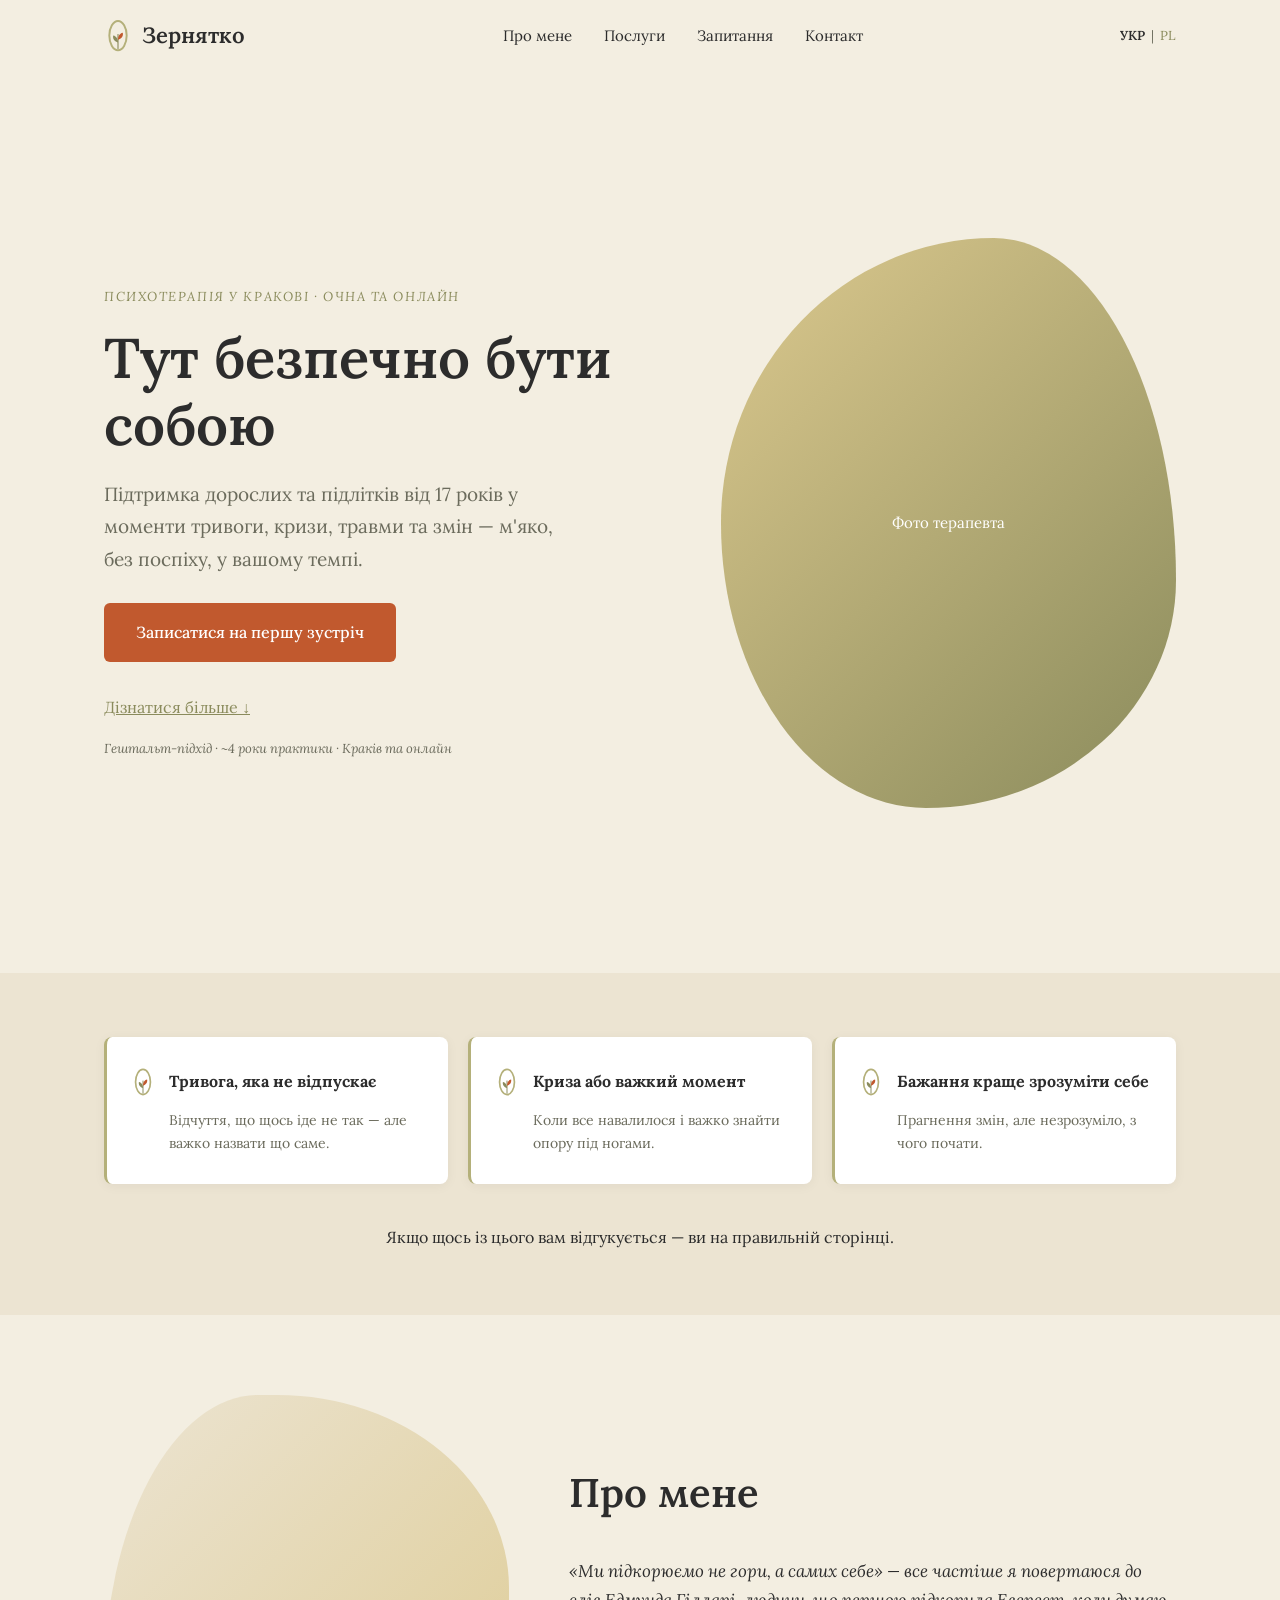
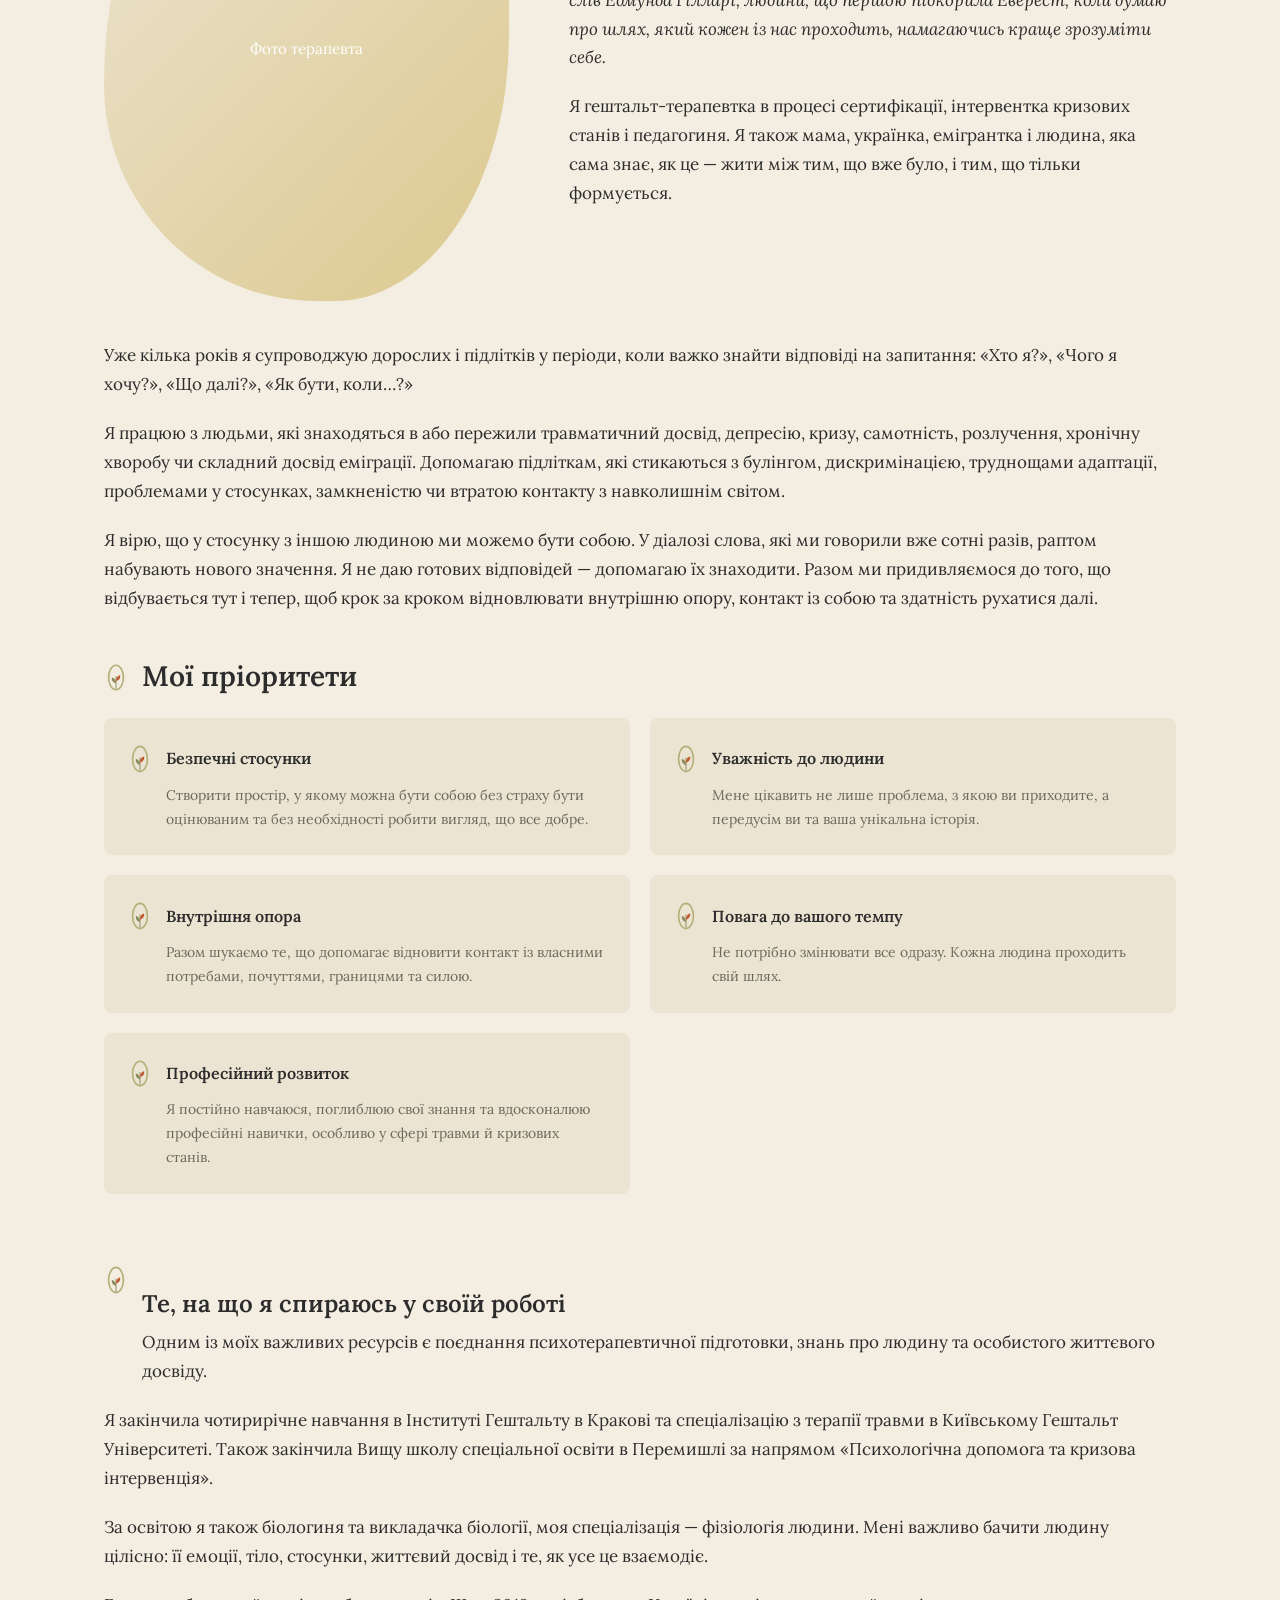
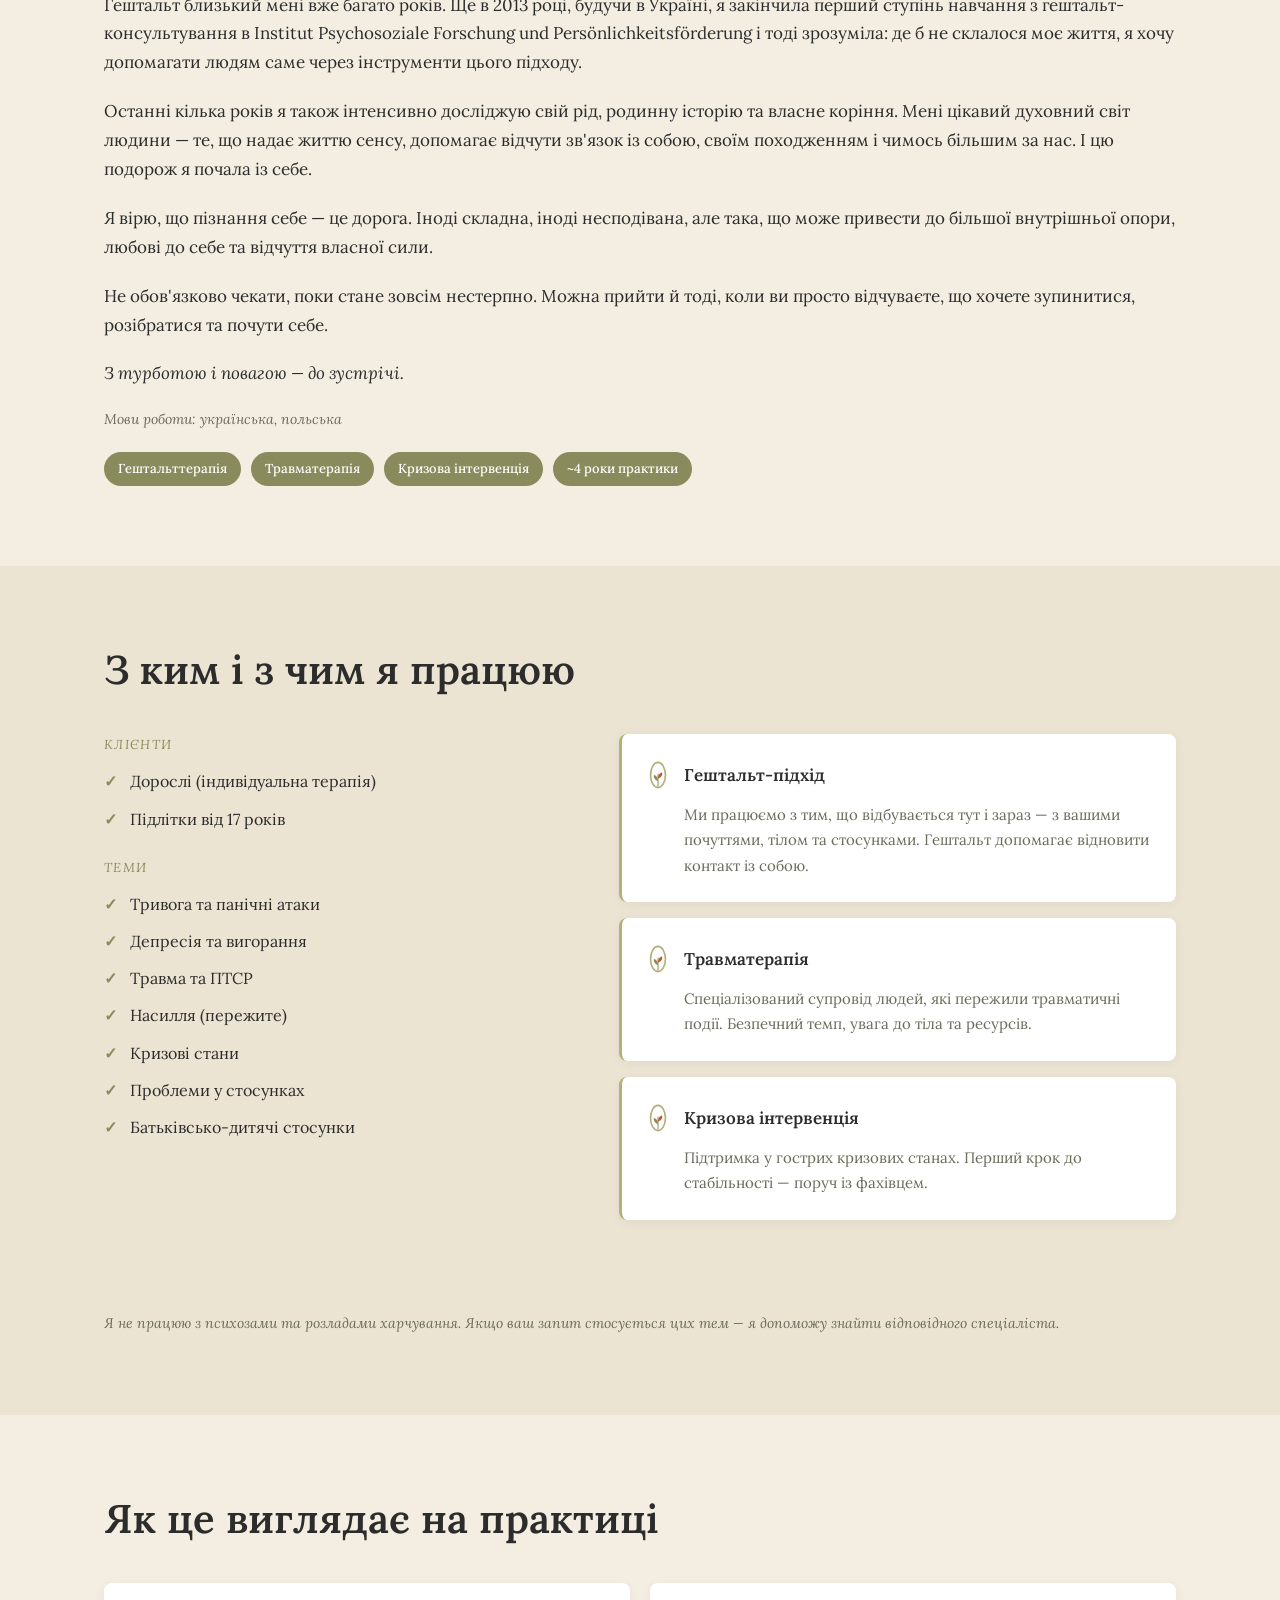
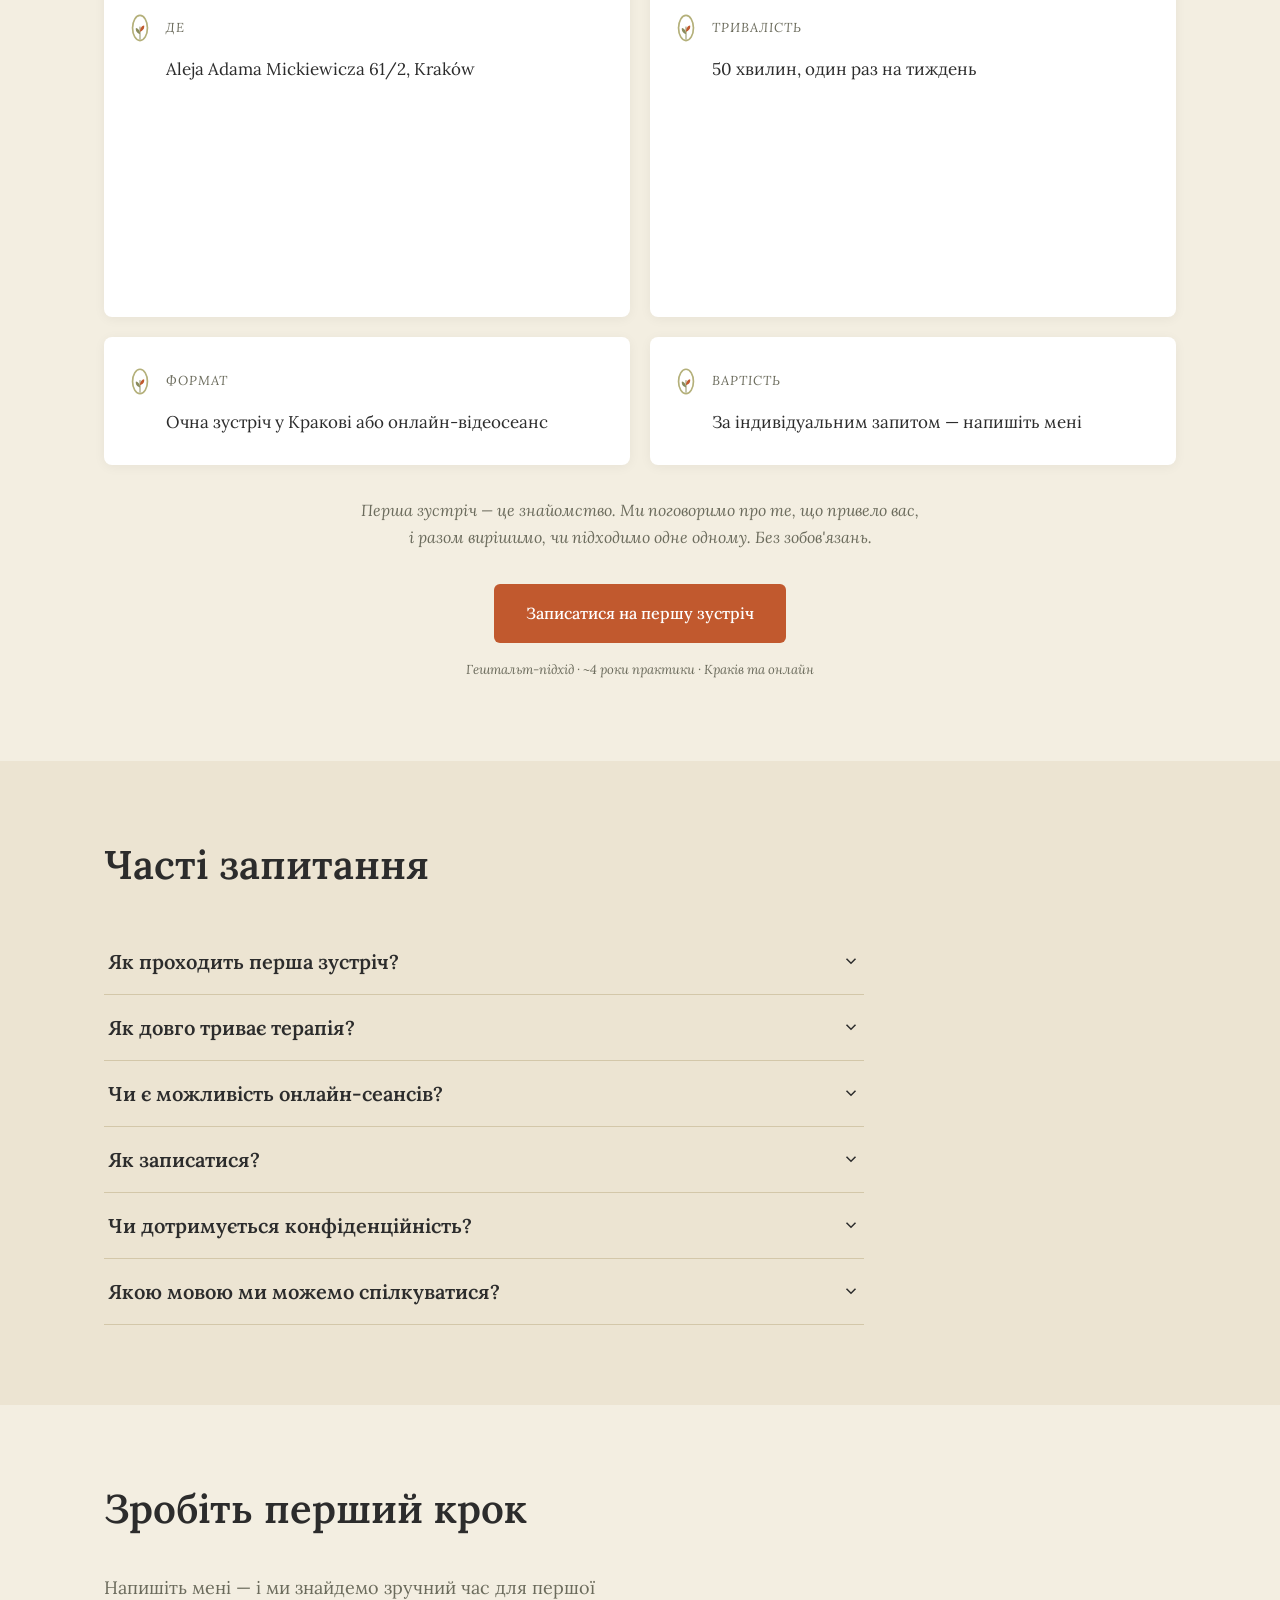
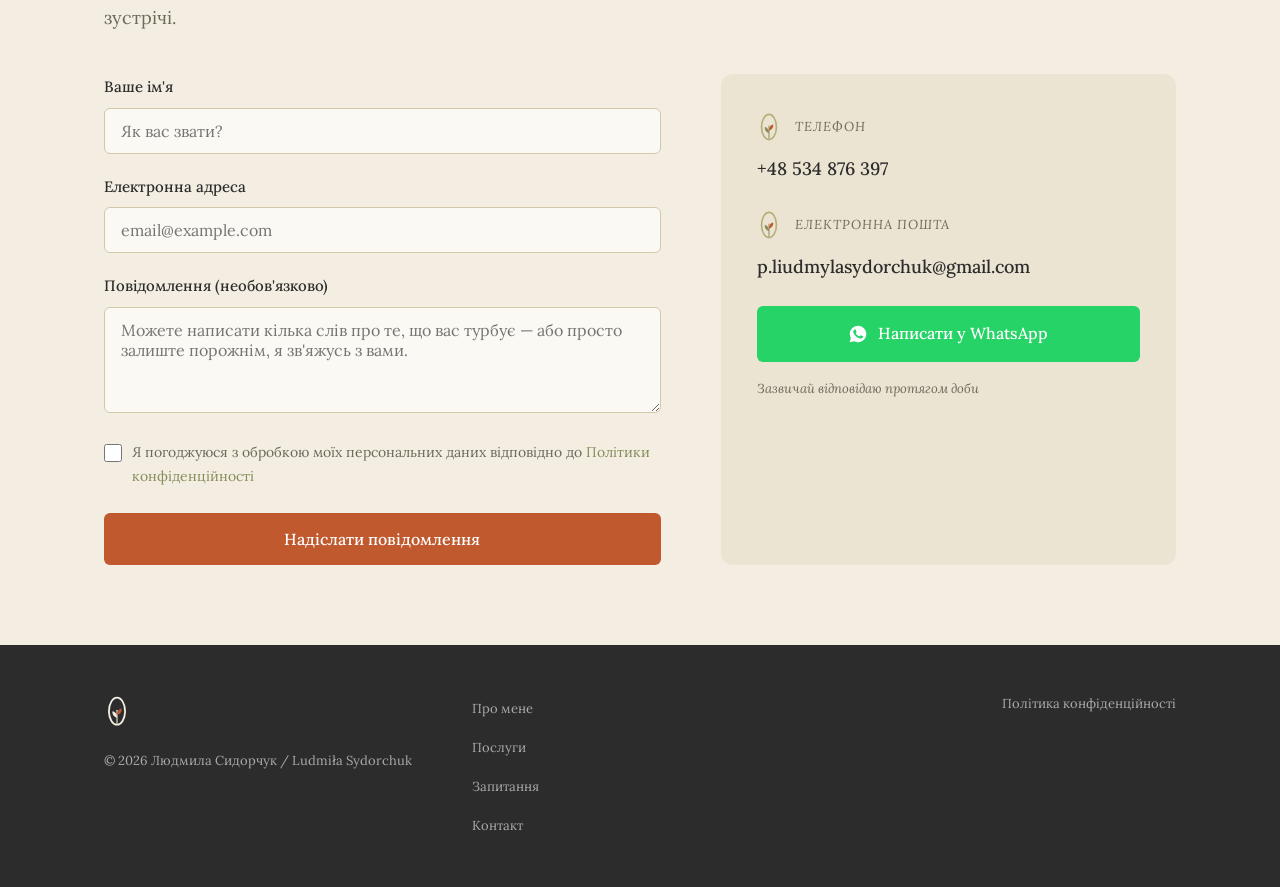
==== commit 547d5dd3: "Redesign palette, typography, and About section; add Polish translation New color palette (F3EEE1/DC" ====
--- a/index.html
+++ b/index.html
@@ -6,7 +6,7 @@
 <link rel="icon" type="image/svg+xml" href="images/logo.svg">
 <link rel="preconnect" href="https://fonts.googleapis.com">
 <link rel="preconnect" href="https://fonts.gstatic.com" crossorigin>
-<link href="https://fonts.googleapis.com/css2?family=Cormorant+Garamond:wght@400;600&family=Inter:wght@400;500&display=swap" rel="stylesheet">
+<link href="https://fonts.googleapis.com/css2?family=Lora:ital,wght@0,400;0,500;0,600;1,300;1,400&display=swap" rel="stylesheet">
 <link rel="stylesheet" href="css/style.css">
 
 <title>Людмила Сидорчук — Психотерапевт у Кракові | Гештальт, травматерапія</title>
@@ -105,10 +105,10 @@
   <div class="container nav-inner">
     <a href="#main-content" class="nav-logo" aria-label="Зернятко — на головну">
       <svg viewBox="0 0 100 140" xmlns="http://www.w3.org/2000/svg" aria-hidden="true">
-        <ellipse cx="50" cy="70" rx="33" ry="54" fill="none" stroke="#D4A843" stroke-width="3"/>
-        <path d="M50 118 L50 66" stroke="#6B7C3A" stroke-width="3" stroke-linecap="round" fill="none"/>
-        <path d="M50 95 C38 92 30 82 33 70 C45 72 50 84 50 95 Z" fill="#6B7C3A"/>
-        <path d="M50 85 C62 82 70 72 67 60 C55 62 50 74 50 85 Z" fill="#6B7C3A"/>
+        <ellipse cx="50" cy="70" rx="31" ry="52" fill="none" stroke="#B4B07A" stroke-width="7"/>
+        <path d="M50 116 L50 66" stroke="#8A8B5C" stroke-width="4" stroke-linecap="round" fill="none"/>
+        <path d="M50 95 C38 92 30 82 33 70 C45 72 50 84 50 95 Z" fill="#8A8B5C"/>
+        <path d="M50 85 C62 82 70 72 67 60 C55 62 50 74 50 85 Z" fill="#C1592E"/>
       </svg>
       <span class="brand-name">Зернятко</span>
     </a>
@@ -149,7 +149,7 @@
     <div class="container hero-grid">
       <div class="hero-image">
         <div class="image-frame hero-frame">
-          <div class="img-placeholder hero-placeholder">📸 Фото терапевта</div>
+          <div class="img-placeholder hero-placeholder">Фото терапевта</div>
           <!-- REPLACE this placeholder div with:
           <img src="images/hero.jpg"
                alt="Людмила Сидорчук — психотерапевт у Кракові"
@@ -174,18 +174,24 @@
     <div class="container">
       <div class="validation-grid">
         <div class="validation-card">
-          <span class="icon" aria-hidden="true">🌀</span>
-          <h3>Тривога, яка не відпускає</h3>
+          <div class="icon-heading">
+            <img class="icon-logo" src="images/logo.svg" alt="" aria-hidden="true">
+            <h3>Тривога, яка не відпускає</h3>
+          </div>
           <p>Відчуття, що щось іде не так — але важко назвати що саме.</p>
         </div>
         <div class="validation-card">
-          <span class="icon" aria-hidden="true">🌊</span>
-          <h3>Криза або важкий момент</h3>
+          <div class="icon-heading">
+            <img class="icon-logo" src="images/logo.svg" alt="" aria-hidden="true">
+            <h3>Криза або важкий момент</h3>
+          </div>
           <p>Коли все навалилося і важко знайти опору під ногами.</p>
         </div>
         <div class="validation-card">
-          <span class="icon" aria-hidden="true">🪞</span>
-          <h3>Бажання краще зрозуміти себе</h3>
+          <div class="icon-heading">
+            <img class="icon-logo" src="images/logo.svg" alt="" aria-hidden="true">
+            <h3>Бажання краще зрозуміти себе</h3>
+          </div>
           <p>Прагнення змін, але незрозуміло, з чого почати.</p>
         </div>
       </div>
@@ -195,20 +201,86 @@
 
   <!-- ABOUT -->
   <section class="about" id="about">
-    <div class="container about-grid">
-      <div class="about-image">
-        <div class="image-frame about-frame">
-          <div class="img-placeholder about-placeholder">📸 Фото кабінету</div>
-          <!-- REPLACE with:
-          <img src="images/office.jpg"
-               alt="Кабінет психотерапевта Людмили Сидорчук у Кракові"
-               width="480" height="600" loading="lazy"> -->
-        </div>
-      </div>
-      <div class="about-text">
-        <h2 class="section-heading">Про мене</h2>
-        <p>Мене звати Людмила. Я — психотерапевт у процесі сертифікації, травматерапевт та кризовий інтервент. Колись власна терапія змінила моє життя — і відтоді я супроводжую людей у їхніх власних змінах.</p>
-        <p>Я ціную автентичність і щирість — у собі і в тих, з ким працюю. Зв'язок із природою та живим допомагає мені залишатися у контакті з собою. Цю присутність я приношу у простір нашої роботи.</p>
+    <div class="container">
+      <div class="about-grid">
+        <div class="about-image">
+          <div class="image-frame about-frame">
+            <div class="img-placeholder about-placeholder">Фото терапевта</div>
+            <!-- REPLACE with:
+            <img src="images/office.jpg"
+                 alt="Людмила Сидорчук — психотерапевт у Кракові"
+                 width="480" height="600" loading="lazy"> -->
+          </div>
+        </div>
+        <div class="about-text">
+          <h2 class="section-heading">Про мене</h2>
+          <p class="about-quote">«Ми підкорюємо не гори, а самих себе» — все частіше я повертаюся до слів Едмунда Гілларі, людини, що першою підкорила Еверест, коли думаю про шлях, який кожен із нас проходить, намагаючись краще зрозуміти себе.</p>
+          <p>Я гештальт-терапевтка в процесі сертифікації, інтервентка кризових станів і педагогиня. Я також мама, українка, емігрантка і людина, яка сама знає, як це — жити між тим, що вже було, і тим, що тільки формується.</p>
+        </div>
+      </div>
+
+      <div class="about-continued">
+        <p>Уже кілька років я супроводжую дорослих і підлітків у періоди, коли важко знайти відповіді на запитання: «Хто я?», «Чого я хочу?», «Що далі?», «Як бути, коли…?»</p>
+        <p>Я працюю з людьми, які знаходяться в або пережили травматичний досвід, депресію, кризу, самотність, розлучення, хронічну хворобу чи складний досвід еміграції. Допомагаю підліткам, які стикаються з булінгом, дискримінацією, труднощами адаптації, проблемами у стосунках, замкненістю чи втратою контакту з навколишнім світом.</p>
+        <p>Я вірю, що у стосунку з іншою людиною ми можемо бути собою. У діалозі слова, які ми говорили вже сотні разів, раптом набувають нового значення. Я не даю готових відповідей — допомагаю їх знаходити. Разом ми придивляємося до того, що відбувається тут і тепер, щоб крок за кроком відновлювати внутрішню опору, контакт із собою та здатність рухатися далі.</p>
+
+        <div class="priorities">
+          <div class="icon-heading priorities-heading">
+            <img class="icon-logo" src="images/logo.svg" alt="" aria-hidden="true">
+            <h3>Мої пріоритети</h3>
+          </div>
+          <div class="priorities-grid">
+            <div class="priority-card">
+              <div class="icon-heading">
+                <img class="icon-logo" src="images/logo.svg" alt="" aria-hidden="true">
+                <h4>Безпечні стосунки</h4>
+              </div>
+              <p>Створити простір, у якому можна бути собою без страху бути оцінюваним та без необхідності робити вигляд, що все добре.</p>
+            </div>
+            <div class="priority-card">
+              <div class="icon-heading">
+                <img class="icon-logo" src="images/logo.svg" alt="" aria-hidden="true">
+                <h4>Уважність до людини</h4>
+              </div>
+              <p>Мене цікавить не лише проблема, з якою ви приходите, а передусім ви та ваша унікальна історія.</p>
+            </div>
+            <div class="priority-card">
+              <div class="icon-heading">
+                <img class="icon-logo" src="images/logo.svg" alt="" aria-hidden="true">
+                <h4>Внутрішня опора</h4>
+              </div>
+              <p>Разом шукаємо те, що допомагає відновити контакт із власними потребами, почуттями, границями та силою.</p>
+            </div>
+            <div class="priority-card">
+              <div class="icon-heading">
+                <img class="icon-logo" src="images/logo.svg" alt="" aria-hidden="true">
+                <h4>Повага до вашого темпу</h4>
+              </div>
+              <p>Не потрібно змінювати все одразу. Кожна людина проходить свій шлях.</p>
+            </div>
+            <div class="priority-card">
+              <div class="icon-heading">
+                <img class="icon-logo" src="images/logo.svg" alt="" aria-hidden="true">
+                <h4>Професійний розвиток</h4>
+              </div>
+              <p>Я постійно навчаюся, поглиблюю свої знання та вдосконалюю професійні навички, особливо у сфері травми й кризових станів.</p>
+            </div>
+          </div>
+        </div>
+
+        <div class="icon-heading">
+          <img class="icon-logo" src="images/logo.svg" alt="" aria-hidden="true">
+          <h3 class="about-subheading">Те, на що я спираюсь у своїй роботі</h3>
+        </div>
+        <p>Одним із моїх важливих ресурсів є поєднання психотерапевтичної підготовки, знань про людину та особистого життєвого досвіду.</p>
+        <p>Я закінчила чотирирічне навчання в Інституті Гештальту в Кракові та спеціалізацію з терапії травми в Київському Гештальт Університеті. Також закінчила Вищу школу спеціальної освіти в Перемишлі за напрямом «Психологічна допомога та кризова інтервенція».</p>
+        <p>За освітою я також біологиня та викладачка біології, моя спеціалізація — фізіологія людини. Мені важливо бачити людину цілісно: її емоції, тіло, стосунки, життєвий досвід і те, як усе це взаємодіє.</p>
+        <p>Гештальт близький мені вже багато років. Ще в 2013 році, будучи в Україні, я закінчила перший ступінь навчання з гештальт-консультування в Institut Psychosoziale Forschung und Persönlichkeitsförderung і тоді зрозуміла: де б не склалося моє життя, я хочу допомагати людям саме через інструменти цього підходу.</p>
+        <p>Останні кілька років я також інтенсивно досліджую свій рід, родинну історію та власне коріння. Мені цікавий духовний світ людини — те, що надає життю сенсу, допомагає відчути зв'язок із собою, своїм походженням і чимось більшим за нас. І цю подорож я почала із себе.</p>
+        <p>Я вірю, що пізнання себе — це дорога. Іноді складна, іноді несподівана, але така, що може привести до більшої внутрішньої опори, любові до себе та відчуття власної сили.</p>
+        <p>Не обов'язково чекати, поки стане зовсім нестерпно. Можна прийти й тоді, коли ви просто відчуваєте, що хочете зупинитися, розібратися та почути себе.</p>
+        <p class="about-signoff">З турботою і повагою — до зустрічі.</p>
+
         <p class="about-languages">Мови роботи: українська, польська</p>
         <div class="chip-row">
           <span class="chip">Гештальттерапія</span>
@@ -244,18 +316,24 @@
         </div>
         <div class="approach-cards">
           <div class="approach-card">
-            <span class="icon" aria-hidden="true">🌱</span>
-            <h3>Гештальт-підхід</h3>
+            <div class="icon-heading">
+              <img class="icon-logo" src="images/logo.svg" alt="" aria-hidden="true">
+              <h3>Гештальт-підхід</h3>
+            </div>
             <p>Ми працюємо з тим, що відбувається тут і зараз — з вашими почуттями, тілом та стосунками. Гештальт допомагає відновити контакт із собою.</p>
           </div>
           <div class="approach-card">
-            <span class="icon" aria-hidden="true">🍃</span>
-            <h3>Травматерапія</h3>
+            <div class="icon-heading">
+              <img class="icon-logo" src="images/logo.svg" alt="" aria-hidden="true">
+              <h3>Травматерапія</h3>
+            </div>
             <p>Спеціалізований супровід людей, які пережили травматичні події. Безпечний темп, увага до тіла та ресурсів.</p>
           </div>
           <div class="approach-card">
-            <span class="icon" aria-hidden="true">⚓</span>
-            <h3>Кризова інтервенція</h3>
+            <div class="icon-heading">
+              <img class="icon-logo" src="images/logo.svg" alt="" aria-hidden="true">
+              <h3>Кризова інтервенція</h3>
+            </div>
             <p>Підтримка у гострих кризових станах. Перший крок до стабільності — поруч із фахівцем.</p>
           </div>
         </div>
@@ -270,8 +348,10 @@
       <h2 class="section-heading">Як це виглядає на практиці</h2>
       <div class="info-grid">
         <div class="info-card">
-          <span class="icon" aria-hidden="true">📍</span>
-          <span class="info-label">Де</span>
+          <div class="icon-heading">
+            <img class="icon-logo" src="images/logo.svg" alt="" aria-hidden="true">
+            <span class="info-label">Де</span>
+          </div>
           <p class="info-value">Aleja Adama Mickiewicza 61/2, Kraków</p>
           <iframe
             src="https://maps.google.com/maps?q=Aleja+Adama+Mickiewicza+61%2C+Krak%C3%B3w&output=embed"
@@ -281,18 +361,24 @@
             title="Мапа: Aleja Adama Mickiewicza 61/2, Kraków"></iframe>
         </div>
         <div class="info-card">
-          <span class="icon" aria-hidden="true">⏱</span>
-          <span class="info-label">Тривалість</span>
+          <div class="icon-heading">
+            <img class="icon-logo" src="images/logo.svg" alt="" aria-hidden="true">
+            <span class="info-label">Тривалість</span>
+          </div>
           <p class="info-value">50 хвилин, один раз на тиждень</p>
         </div>
         <div class="info-card">
-          <span class="icon" aria-hidden="true">💻</span>
-          <span class="info-label">Формат</span>
+          <div class="icon-heading">
+            <img class="icon-logo" src="images/logo.svg" alt="" aria-hidden="true">
+            <span class="info-label">Формат</span>
+          </div>
           <p class="info-value">Очна зустріч у Кракові або онлайн-відеосеанс</p>
         </div>
         <div class="info-card">
-          <span class="icon" aria-hidden="true">💬</span>
-          <span class="info-label">Вартість</span>
+          <div class="icon-heading">
+            <img class="icon-logo" src="images/logo.svg" alt="" aria-hidden="true">
+            <span class="info-label">Вартість</span>
+          </div>
           <p class="info-value">За індивідуальним запитом — напишіть мені</p>
         </div>
       </div>
@@ -413,16 +499,22 @@
             <p class="form-error" id="form-error">Щось пішло не так. Напишіть мені напряму у WhatsApp — це найшвидше.</p>
           </form>
 
-          <div class="form-success" id="form-success">Дякую! Я отримала ваше повідомлення і зв'яжуся з вами протягом доби. 🌱</div>
+          <div class="form-success" id="form-success">Дякую! Я отримала ваше повідомлення і зв'яжуся з вами протягом доби.</div>
         </div>
 
         <div class="contact-box">
           <div class="contact-item">
-            <span class="contact-label">📞 Телефон</span>
+            <div class="icon-heading">
+              <img class="icon-logo" src="images/logo.svg" alt="" aria-hidden="true">
+              <span class="contact-label">Телефон</span>
+            </div>
             <a href="tel:+48534876397">+48 534 876 397</a>
           </div>
           <div class="contact-item">
-            <span class="contact-label">✉️ Електронна пошта</span>
+            <div class="icon-heading">
+              <img class="icon-logo" src="images/logo.svg" alt="" aria-hidden="true">
+              <span class="contact-label">Електронна пошта</span>
+            </div>
             <a id="email-link" href="#"></a>
           </div>
           <a href="https://wa.me/48534876397" target="_blank" rel="noopener noreferrer" class="whatsapp-btn">
@@ -441,10 +533,10 @@
   <div class="container footer-grid">
     <div class="footer-logo">
       <svg viewBox="0 0 100 140" xmlns="http://www.w3.org/2000/svg" aria-hidden="true" width="26">
-        <ellipse cx="50" cy="70" rx="33" ry="54" fill="none" stroke="#FAF7F2" stroke-width="3"/>
-        <path d="M50 118 L50 66" stroke="#FAF7F2" stroke-width="3" stroke-linecap="round" fill="none"/>
-        <path d="M50 95 C38 92 30 82 33 70 C45 72 50 84 50 95 Z" fill="#FAF7F2"/>
-        <path d="M50 85 C62 82 70 72 67 60 C55 62 50 74 50 85 Z" fill="#FAF7F2"/>
+        <ellipse cx="50" cy="70" rx="31" ry="52" fill="none" stroke="#F3EEE1" stroke-width="7"/>
+        <path d="M50 116 L50 66" stroke="#F3EEE1" stroke-width="4" stroke-linecap="round" fill="none"/>
+        <path d="M50 95 C38 92 30 82 33 70 C45 72 50 84 50 95 Z" fill="#F3EEE1"/>
+        <path d="M50 85 C62 82 70 72 67 60 C55 62 50 74 50 85 Z" fill="#C1592E"/>
       </svg>
       <p class="footer-copy">© 2026 Людмила Сидорчук / Ludmiła Sydorchuk</p>
     </div>
--- a/css/style.css
+++ b/css/style.css
@@ -3,16 +3,19 @@
    ========================================================================== */
 
 :root {
-  --color-bg: #FAF7F2;
-  --color-bg-alt: #F2EDE4;
-  --color-accent: #6B7C3A;
-  --color-accent-hover: #556030;
-  --color-secondary: #D4A843;
+  --color-bg: #F3EEE1;
+  --color-bg-alt: #ECE4D2;
+  --color-gold: #DCC98E;
+  --color-tertiary: #B4B07A;
+  --color-accent-soft: #8A8B5C;
+  --color-accent: #C1592E;
+  --color-accent-hover: #A34926;
+  --color-secondary: #DCC98E;
   --color-text: #2C2C2C;
-  --color-text-secondary: #6B6B6B;
-  --color-border: #E8E0D5;
-  --color-input-border: #D8CFC4;
-  --color-input-bg: #FDFBF8;
+  --color-text-secondary: #6B6B5C;
+  --color-border: #E2D9C4;
+  --color-input-border: #D3C7A9;
+  --color-input-bg: #FBF9F3;
 }
 
 *, *::before, *::after { box-sizing: border-box; margin: 0; padding: 0; }
@@ -20,25 +23,40 @@
 html { scroll-behavior: smooth; }
 
 body {
-  font-family: 'Inter', sans-serif;
+  font-family: 'Lora', serif;
   font-size: 17px;
   line-height: 1.7;
   color: var(--color-text);
   background: var(--color-bg);
 }
 
+.text-secondary,
+.eyebrow,
+.trust-line,
+.sub-label,
+.info-label,
+.contact-label,
+.about-languages,
+.discreet-note,
+.practical-note,
+.response-note,
+.faq-body-inner {
+  font-style: italic;
+  font-weight: 300;
+}
+
 section[id] { scroll-margin-top: 80px; }
 
 img { max-width: 100%; display: block; }
 
-a { color: var(--color-accent); text-decoration: none; }
+a { color: var(--color-accent-soft); text-decoration: none; }
 
 a:focus-visible, button:focus-visible, input:focus-visible, textarea:focus-visible {
-  outline: 2px solid var(--color-accent);
+  outline: 2px solid var(--color-accent-soft);
   outline-offset: 3px;
 }
 
-h1, h2, h3 { font-family: 'Cormorant Garamond', serif; font-weight: 600; line-height: 1.2; }
+h1, h2, h3 { font-family: 'Lora', serif; font-weight: 600; line-height: 1.2; }
 
 .container { max-width: 1120px; margin: 0 auto; padding: 0 24px; }
 
@@ -61,7 +79,7 @@
   display: inline-block;
   border-radius: 6px;
   padding: 16px 32px;
-  font-family: 'Inter', sans-serif;
+  font-family: 'Lora', serif;
   font-size: 16px;
   font-weight: 500;
   text-align: center;
@@ -81,7 +99,7 @@
 
 .link-underline {
   display: inline-block;
-  color: var(--color-accent);
+  color: var(--color-accent-soft);
   text-decoration: underline;
   margin-top: 20px;
   font-size: 16px;
@@ -92,6 +110,32 @@
   font-style: italic;
   color: var(--color-text-secondary);
   margin-top: 16px;
+}
+
+/* ==========================================================================
+   Logo-as-icon (replaces emoji markers throughout the page)
+   ========================================================================== */
+
+.icon-logo {
+  width: 24px;
+  height: auto;
+  flex-shrink: 0;
+}
+
+.icon-heading {
+  display: flex;
+  align-items: center;
+  gap: 14px;
+  margin-bottom: 10px;
+}
+.icon-heading h3,
+.icon-heading h4,
+.icon-heading span.info-label,
+.icon-heading span.contact-label {
+  margin-bottom: 0;
+}
+.icon-heading + p {
+  padding-left: 38px;
 }
 
 /* ==========================================================================
@@ -131,7 +175,7 @@
 }
 .nav-logo svg { width: 28px; height: auto; }
 .brand-name {
-  font-family: 'Cormorant Garamond', serif;
+  font-family: 'Lora', serif;
   font-weight: 600;
   font-size: 22px;
   color: var(--color-text);
@@ -214,7 +258,7 @@
     color: var(--color-text);
     font-size: 15px;
   }
-  .nav-links a:hover { color: var(--color-accent); }
+  .nav-links a:hover { color: var(--color-accent-soft); }
 }
 
 /* ==========================================================================
@@ -254,22 +298,22 @@
   align-items: center;
   justify-content: center;
   color: #fff;
-  font-family: 'Inter', sans-serif;
+  font-family: 'Lora', serif;
   font-size: 15px;
   text-align: center;
   padding: 16px;
 }
 
 .hero-placeholder {
-  background: linear-gradient(135deg, #D4A843 0%, #6B7C3A 100%);
+  background: linear-gradient(135deg, #DCC98E 0%, #8A8B5C 100%);
 }
 
 .eyebrow {
   font-size: 13px;
   letter-spacing: 0.12em;
   text-transform: uppercase;
-  color: var(--color-accent);
-  font-family: 'Inter', sans-serif;
+  color: var(--color-accent-soft);
+  font-family: 'Lora', serif;
   margin-bottom: 16px;
 }
 
@@ -332,13 +376,12 @@
 
 .validation-card {
   background: #fff;
-  border-left: 3px solid var(--color-accent);
+  border-left: 3px solid var(--color-tertiary);
   border-radius: 8px;
   padding: 28px 24px;
   box-shadow: 0 2px 12px rgba(0,0,0,0.05);
 }
-.validation-card .icon { font-size: 24px; display: block; margin-bottom: 12px; }
-.validation-card h3 { font-family: 'Inter', sans-serif; font-size: 16px; font-weight: 700; margin-bottom: 8px; }
+.validation-card h3 { font-family: 'Lora', serif; font-size: 16px; font-weight: 700; }
 .validation-card p { font-size: 14px; color: var(--color-text-secondary); }
 
 .validation-footer {
@@ -368,7 +411,7 @@
   border-radius: 40% 60% 45% 55% / 60% 40% 55% 45%;
   aspect-ratio: 4 / 5;
 }
-.about-placeholder { background: linear-gradient(135deg, #F2EDE4 0%, #D4A843 100%); }
+.about-placeholder { background: linear-gradient(135deg, #ECE4D2 0%, #DCC98E 100%); }
 
 .about-text p { margin-bottom: 20px; }
 .about-languages { font-size: 14px; color: var(--color-text-secondary); margin-top: 8px; margin-bottom: 0; }
@@ -380,7 +423,7 @@
   margin-top: 20px;
 }
 .chip {
-  background: var(--color-accent);
+  background: var(--color-accent-soft);
   color: #fff;
   border-radius: 20px;
   padding: 6px 14px;
@@ -388,6 +431,44 @@
   font-weight: 500;
 }
 
+.about-quote { font-style: italic; }
+
+.about-continued { margin-top: 40px; }
+.about-continued p { margin-bottom: 20px; }
+
+.about-subheading {
+  margin-top: 48px;
+  margin-bottom: 20px;
+  font-size: 24px;
+}
+
+.about-signoff { font-style: italic; }
+
+.priorities { margin: 48px 0; }
+
+.priorities-heading {
+  font-size: 24px;
+  margin-bottom: 24px;
+}
+
+.priorities-grid {
+  display: grid;
+  grid-template-columns: 1fr;
+  gap: 20px;
+}
+@media (min-width: 640px) {
+  .priorities-grid { grid-template-columns: 1fr 1fr; }
+}
+
+.priority-card {
+  background: var(--color-bg-alt);
+  border-radius: 8px;
+  padding: 24px;
+}
+.priority-card .icon-heading { margin-bottom: 8px; }
+.priority-card h4 { font-size: 16px; font-weight: 600; }
+.priority-card p { font-size: 14px; color: var(--color-text-secondary); margin-bottom: 0; }
+
 /* ==========================================================================
    Services
    ========================================================================== */
@@ -406,7 +487,7 @@
 .sub-label {
   font-size: 13px;
   text-transform: uppercase;
-  color: var(--color-accent);
+  color: var(--color-accent-soft);
   letter-spacing: 0.1em;
   margin-bottom: 12px;
   display: block;
@@ -422,7 +503,7 @@
 }
 .check-list li::before {
   content: "✓";
-  color: var(--color-accent);
+  color: var(--color-accent-soft);
   position: absolute;
   left: 0;
   font-weight: 700;
@@ -431,18 +512,15 @@
 .approach-cards { display: flex; flex-direction: column; gap: 16px; }
 .approach-card {
   background: #fff;
-  border-left: 3px solid var(--color-accent);
+  border-left: 3px solid var(--color-tertiary);
   border-radius: 8px;
   padding: 24px;
   box-shadow: 0 2px 12px rgba(0,0,0,0.05);
 }
-.approach-card .icon { font-size: 22px; margin-bottom: 8px; display: block; }
-.approach-card h3 { font-size: 20px; margin-bottom: 8px; }
 .approach-card h3 {
-  font-family: 'Inter', sans-serif;
+  font-family: 'Lora', serif;
   font-size: 17px;
   font-weight: 600;
-  margin-bottom: 8px;
 }
 .approach-card p { font-size: 15px; color: var(--color-text-secondary); }
 
@@ -475,14 +553,12 @@
   padding: 28px 24px;
   box-shadow: 0 2px 12px rgba(0,0,0,0.05);
 }
-.info-card .icon { font-size: 28px; color: var(--color-secondary); display: block; margin-bottom: 12px; }
 .info-card .info-label {
   font-size: 13px;
   text-transform: uppercase;
   letter-spacing: 0.08em;
   color: var(--color-text-secondary);
   display: block;
-  margin-bottom: 6px;
 }
 .info-card .info-value { font-size: 17px; color: var(--color-text); }
 .info-card iframe { margin-top: 16px; }
@@ -518,7 +594,7 @@
   background: none;
   border: none;
   padding: 20px 4px;
-  font-family: 'Cormorant Garamond', serif;
+  font-family: 'Lora', serif;
   font-size: 20px;
   font-weight: 600;
   color: var(--color-text);
@@ -580,7 +656,7 @@
   padding: 12px 16px;
   border: 1px solid var(--color-input-border);
   border-radius: 6px;
-  font-family: 'Inter', sans-serif;
+  font-family: 'Lora', serif;
   font-size: 16px;
   background: var(--color-input-bg);
   color: var(--color-text);
@@ -588,8 +664,8 @@
 .form-field input:focus,
 .form-field textarea:focus {
   outline: none;
-  border-color: var(--color-accent);
-  box-shadow: 0 0 0 3px rgba(107,124,58,0.1);
+  border-color: var(--color-accent-soft);
+  box-shadow: 0 0 0 3px rgba(138,139,92,0.15);
 }
 .form-field textarea { resize: vertical; }
 
@@ -610,7 +686,7 @@
   padding: 32px;
   text-align: center;
   font-size: 18px;
-  color: var(--color-accent);
+  color: var(--color-accent-soft);
 }
 .form-success.visible { display: block; }
 
@@ -727,4 +803,4 @@
 .privacy-policy-inner { padding: 48px 0; }
 .privacy-policy h2 { color: var(--color-bg); font-size: 24px; margin-bottom: 20px; }
 .privacy-policy p { font-size: 14px; margin-bottom: 16px; max-width: 720px; }
-.privacy-policy a { color: #D4A843; }
+.privacy-policy a { color: #DCC98E; }
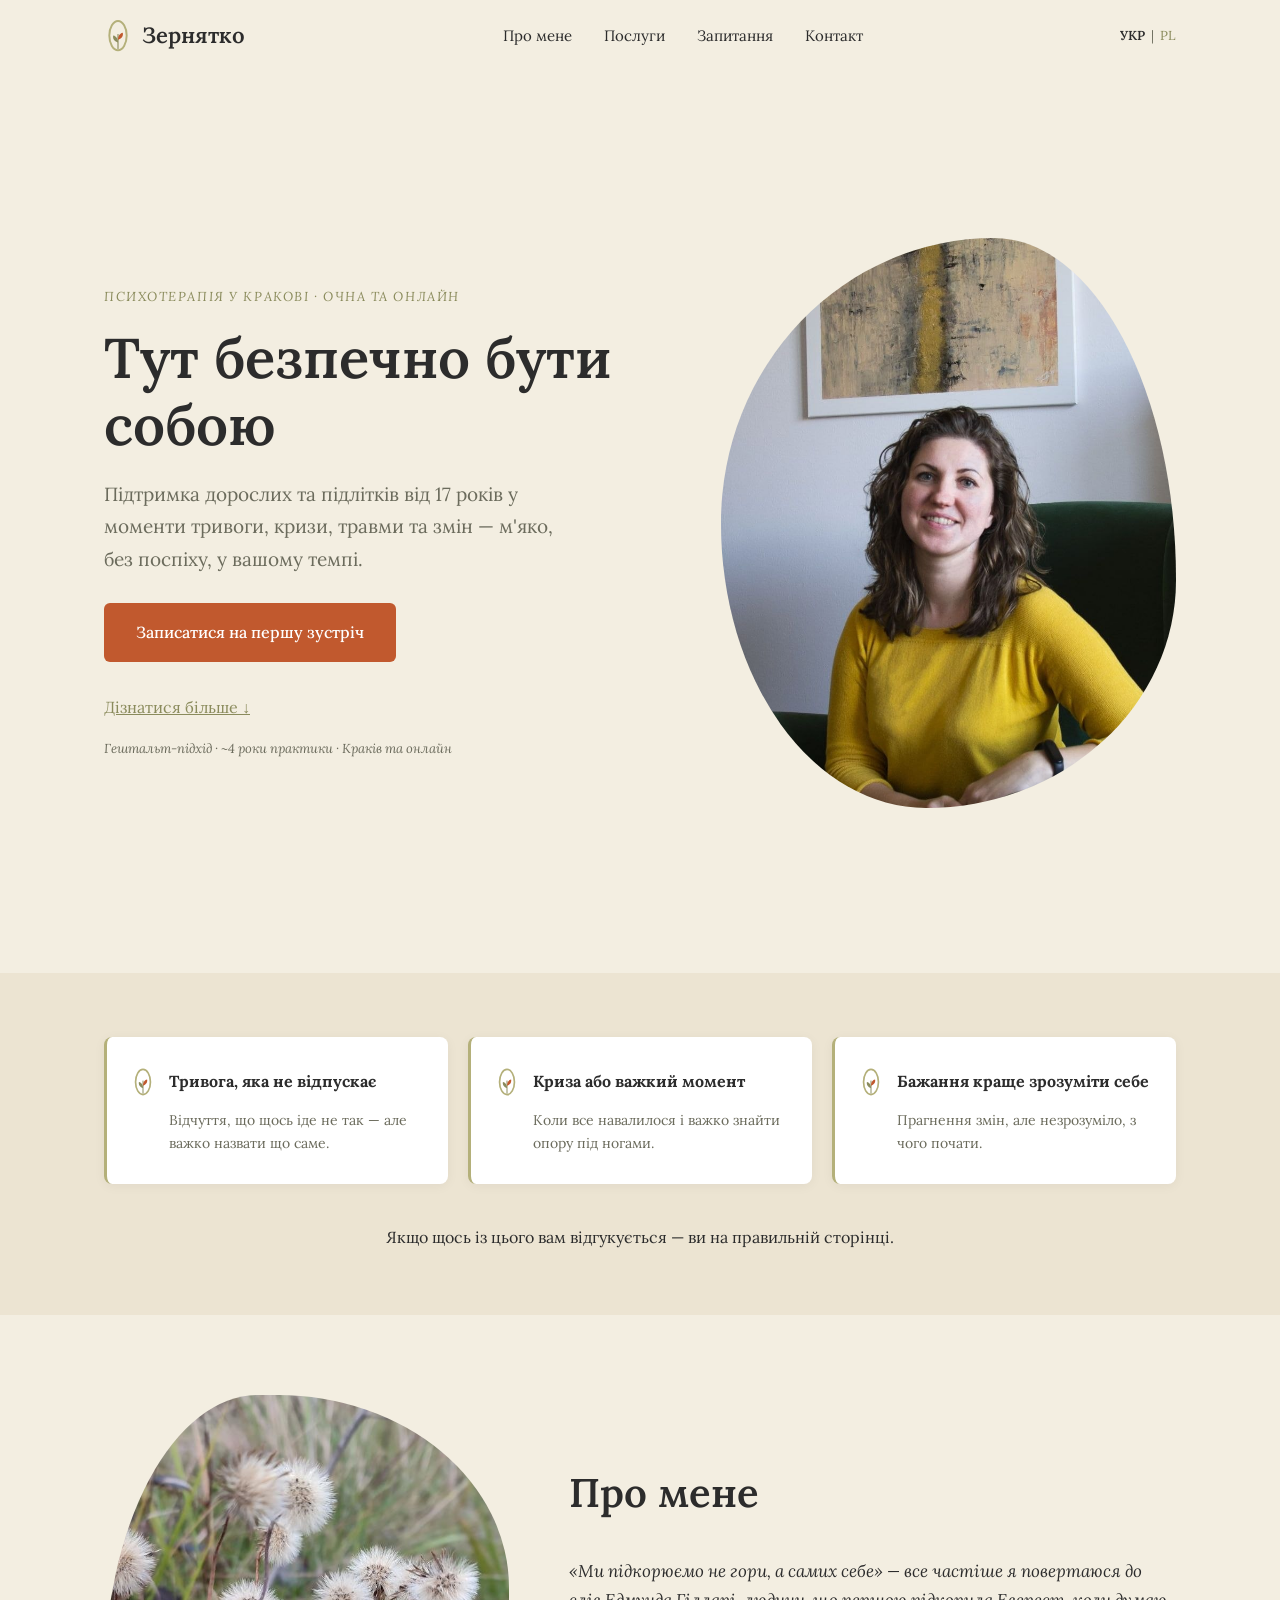
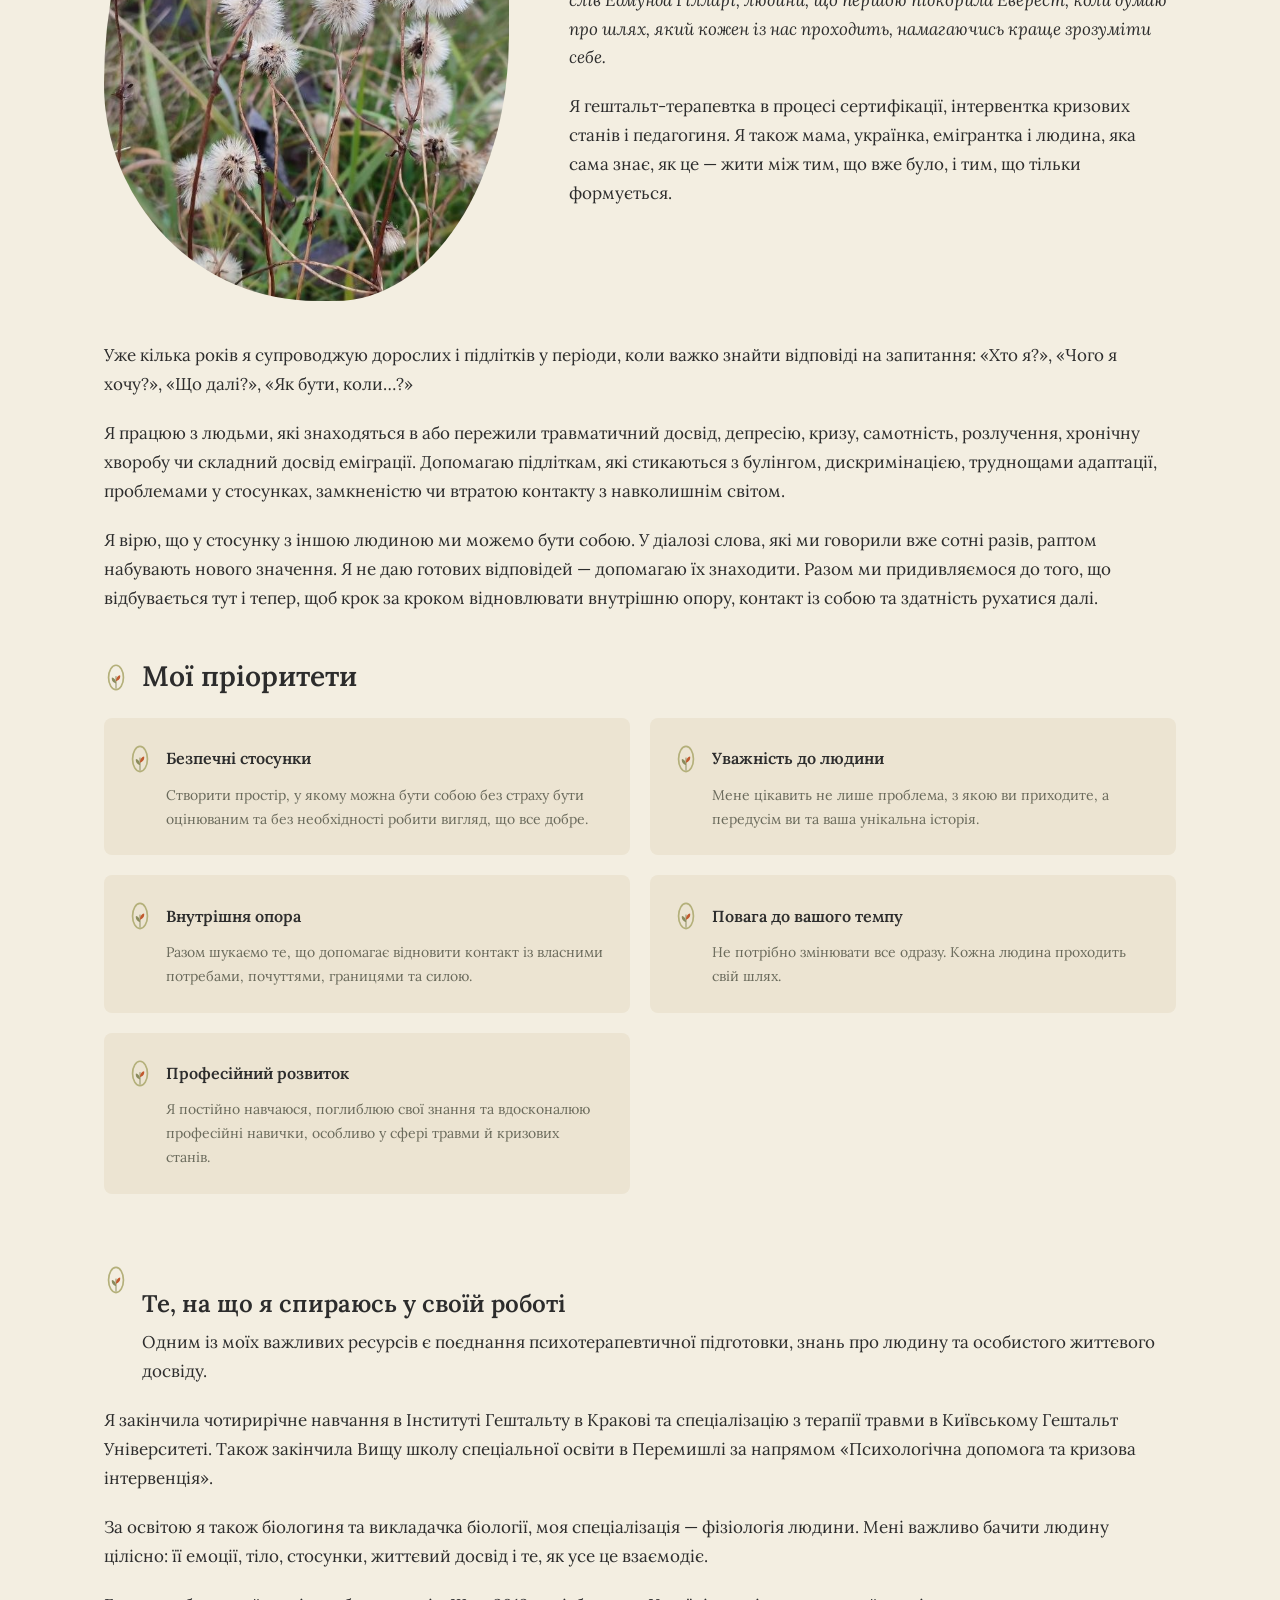
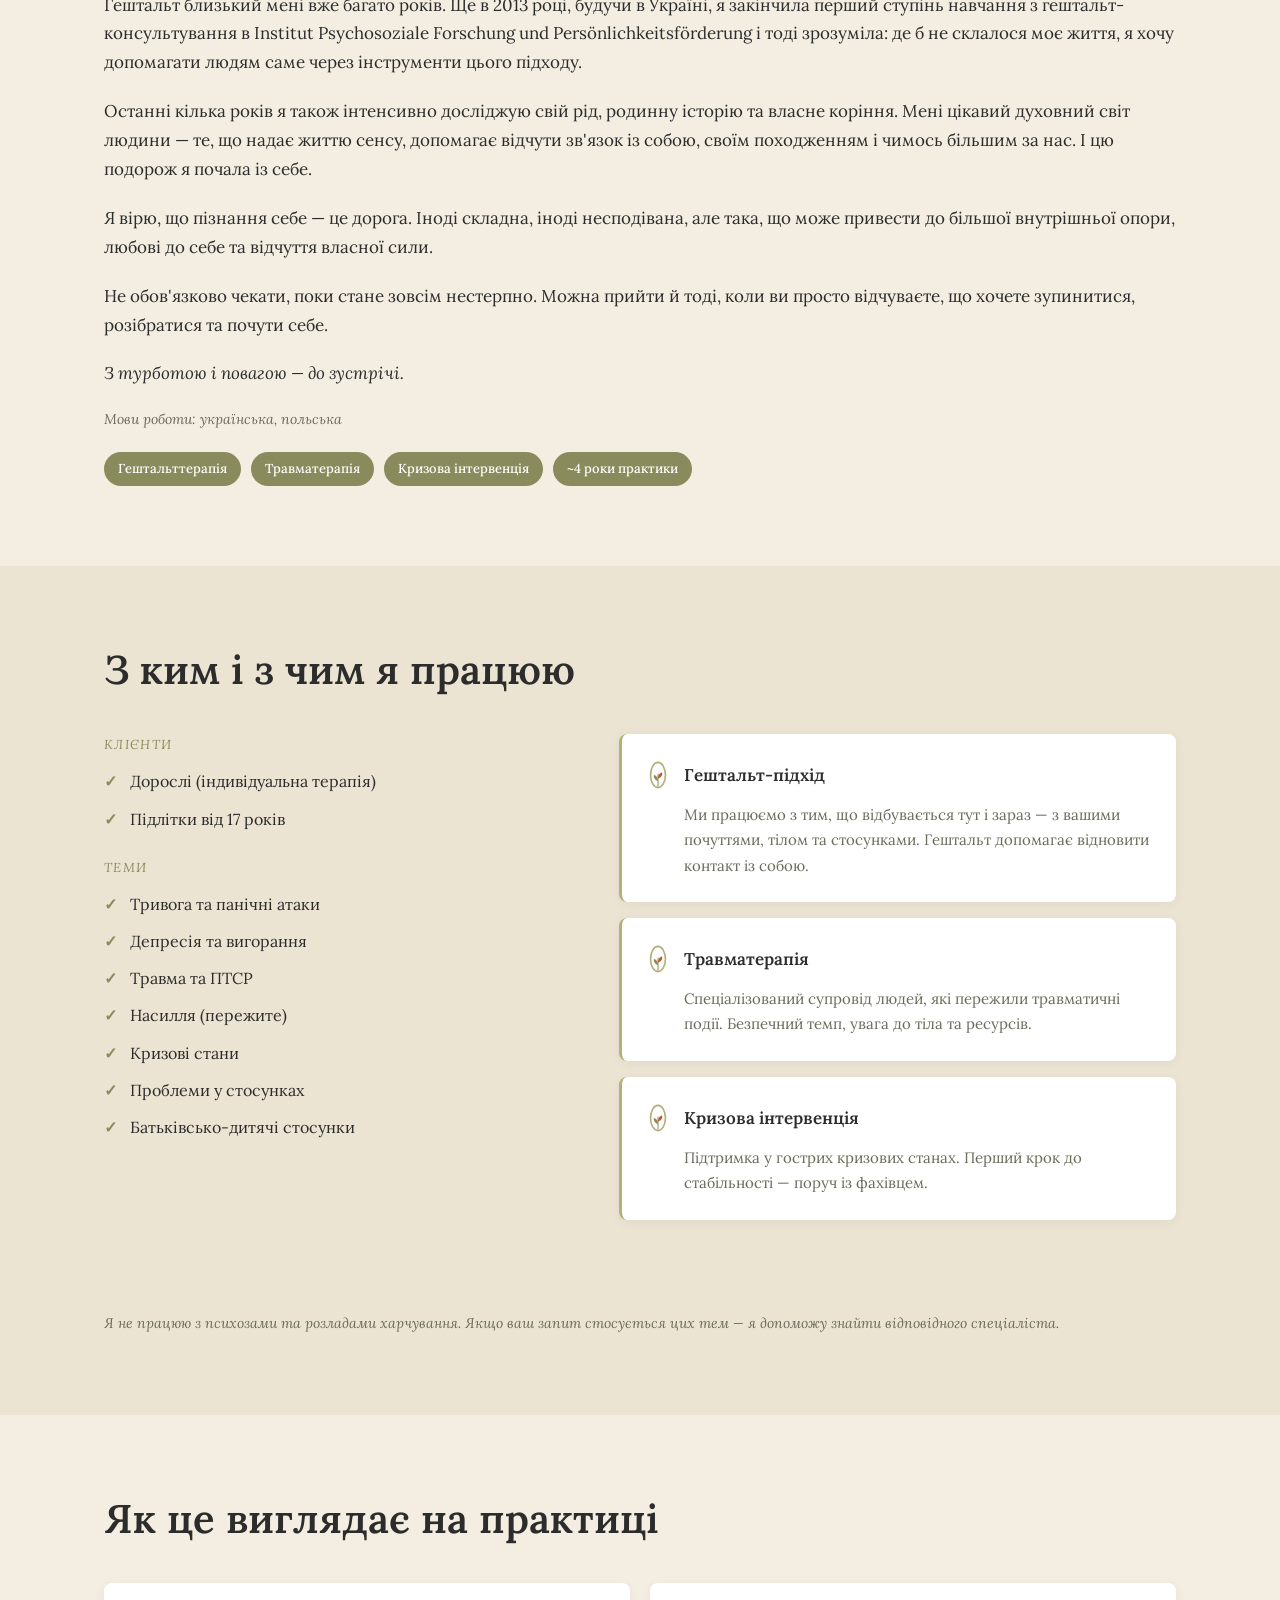
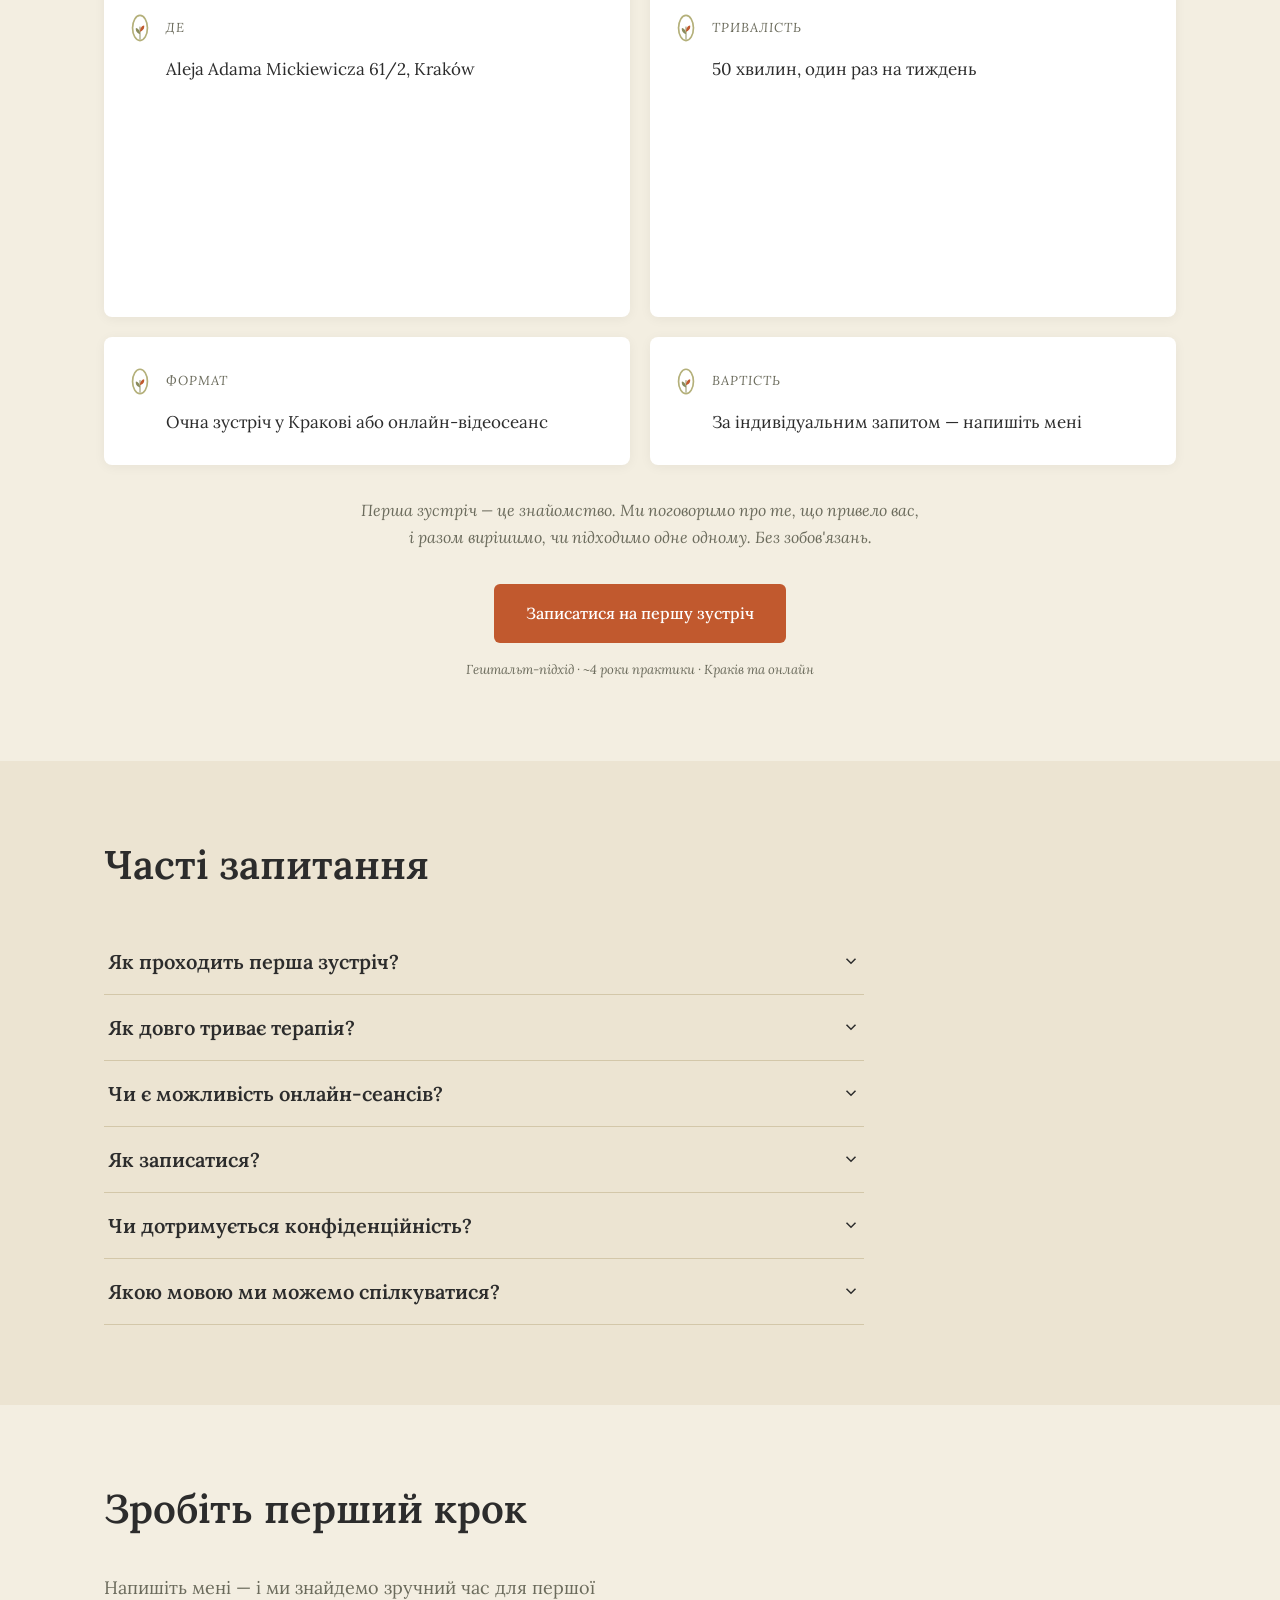
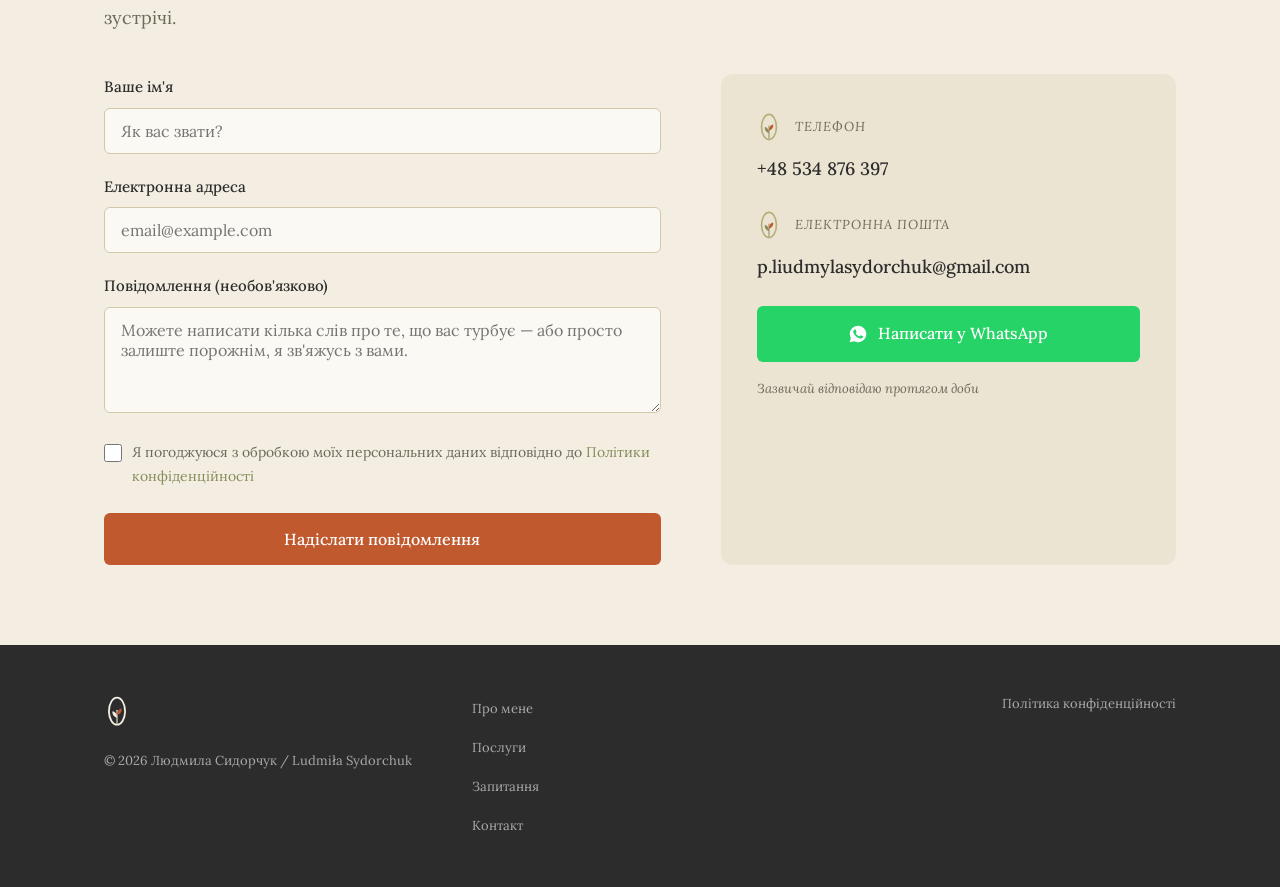
==== commit 265c6226: "Wire in real hero and about photos Replace the hero and About-section gradient placeholders with the" ====
--- a/index.html
+++ b/index.html
@@ -149,11 +149,9 @@
     <div class="container hero-grid">
       <div class="hero-image">
         <div class="image-frame hero-frame">
-          <div class="img-placeholder hero-placeholder">Фото терапевта</div>
-          <!-- REPLACE this placeholder div with:
-          <img src="images/hero.jpg"
+          <img src="images/my_photo.jpg"
                alt="Людмила Сидорчук — психотерапевт у Кракові"
-               width="520" height="650" loading="eager"> -->
+               width="853" height="1280" loading="eager">
         </div>
       </div>
       <div class="hero-text">
@@ -205,11 +203,9 @@
       <div class="about-grid">
         <div class="about-image">
           <div class="image-frame about-frame">
-            <div class="img-placeholder about-placeholder">Фото терапевта</div>
-            <!-- REPLACE with:
-            <img src="images/office.jpg"
-                 alt="Людмила Сидорчук — психотерапевт у Кракові"
-                 width="480" height="600" loading="lazy"> -->
+            <img src="images/background_photo.jpg"
+                 alt=""
+                 width="576" height="1280" loading="lazy">
           </div>
         </div>
         <div class="about-text">
--- a/css/style.css
+++ b/css/style.css
@@ -285,6 +285,11 @@
   overflow: hidden;
   width: 100%;
 }
+.image-frame img {
+  width: 100%;
+  height: 100%;
+  object-fit: cover;
+}
 
 .hero-frame {
   border-radius: 60% 40% 55% 45% / 50% 60% 40% 50%;
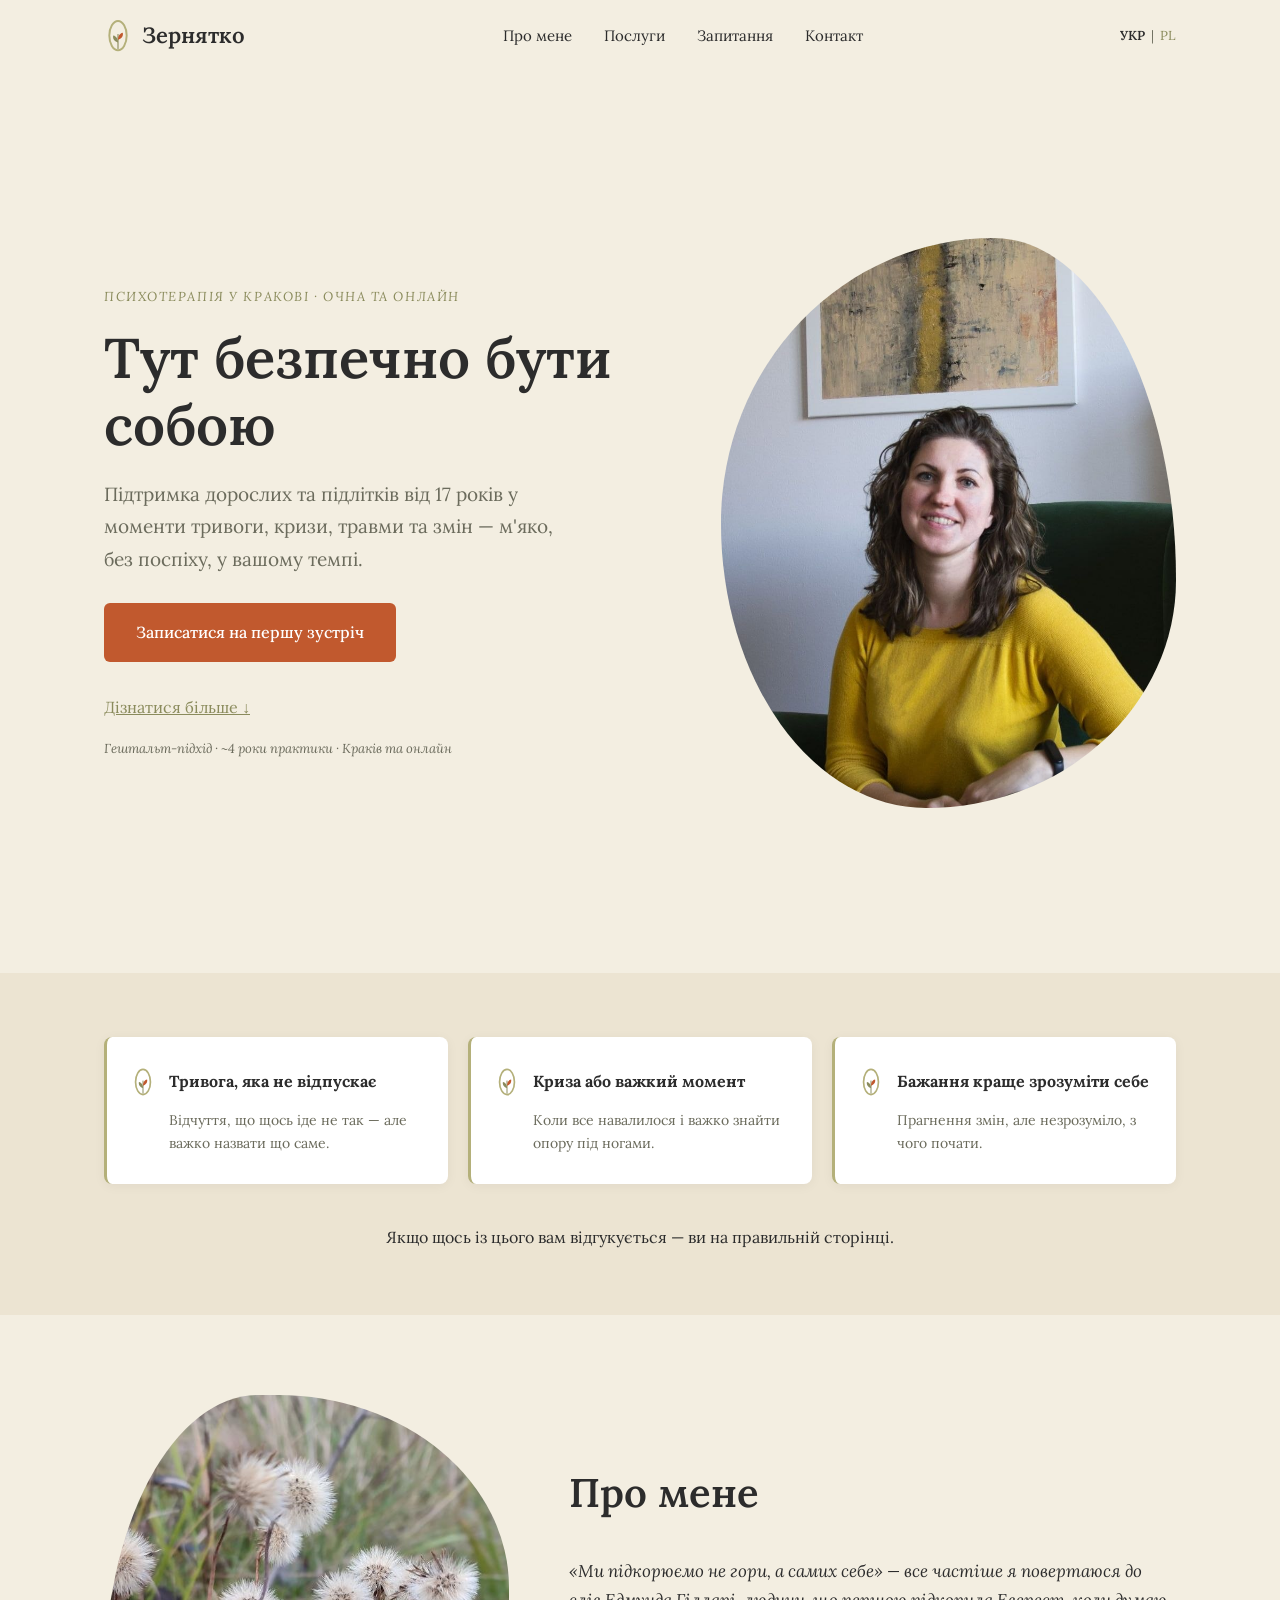
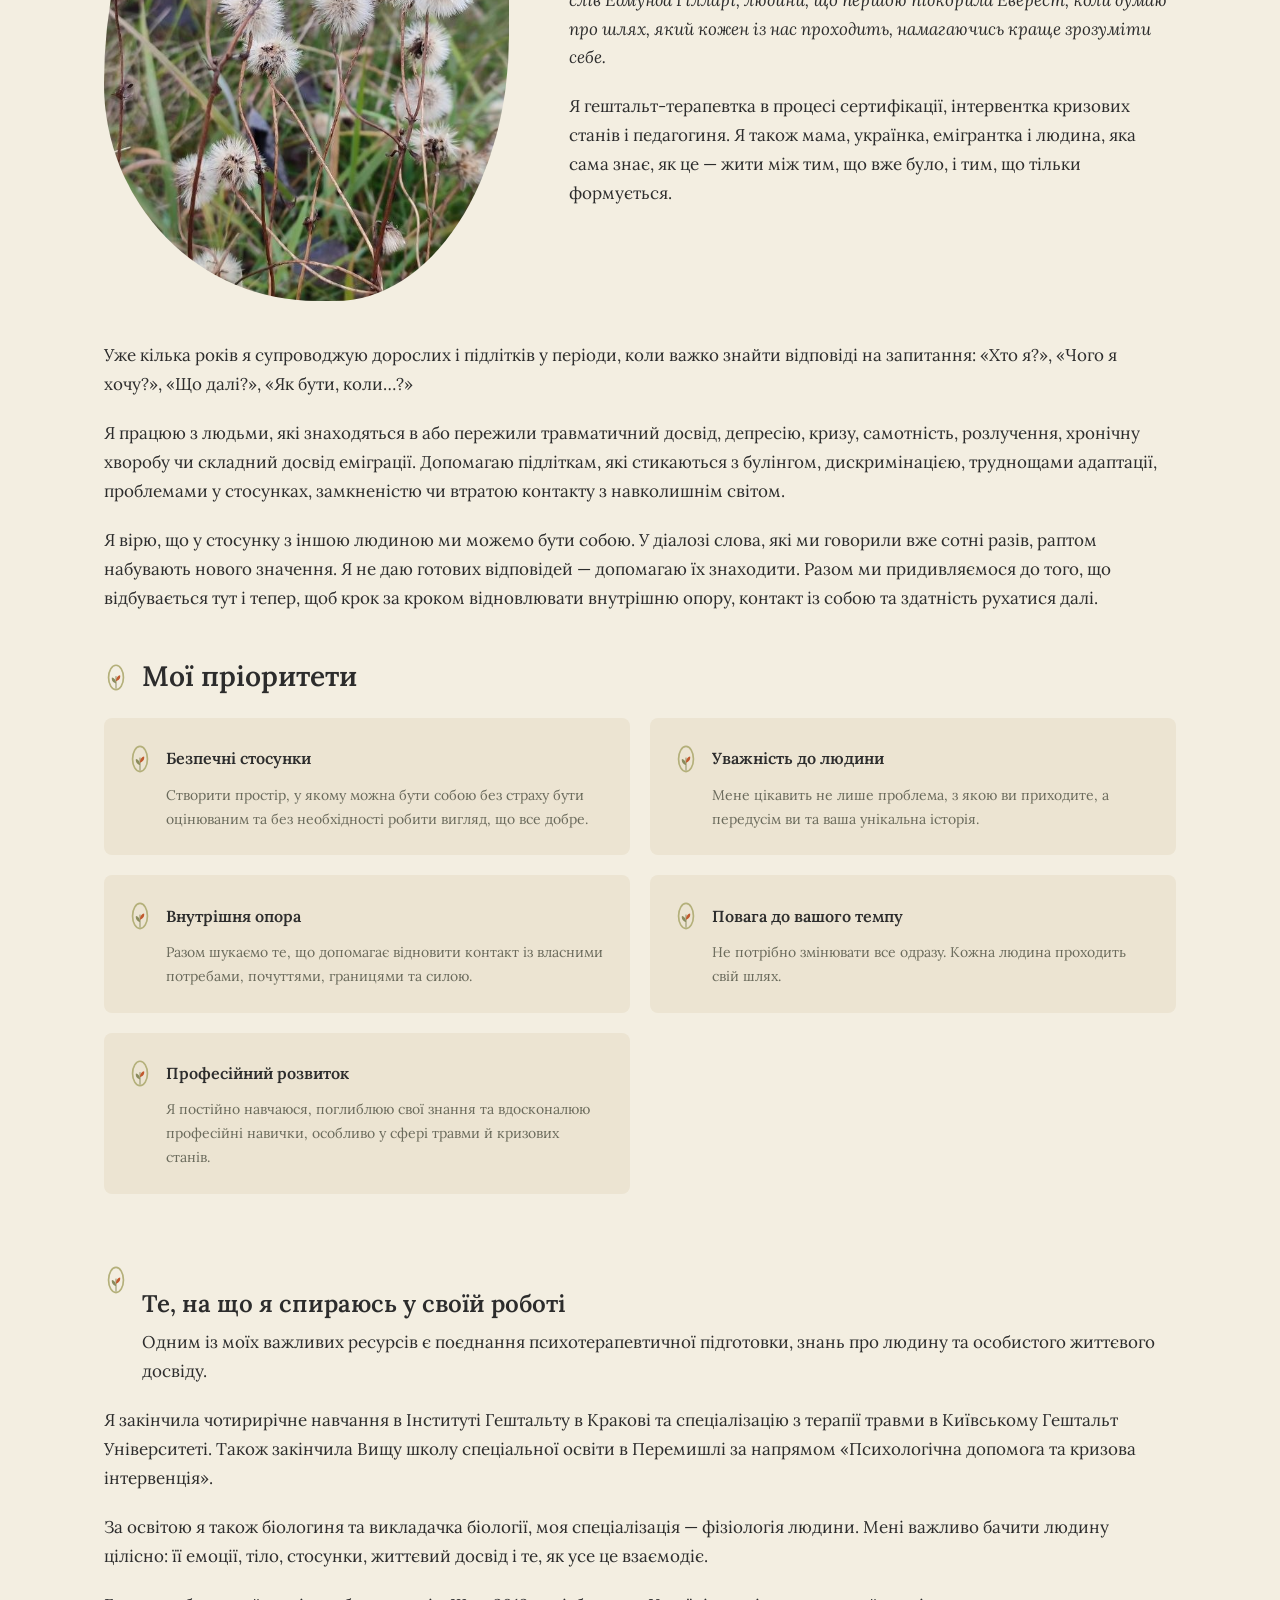
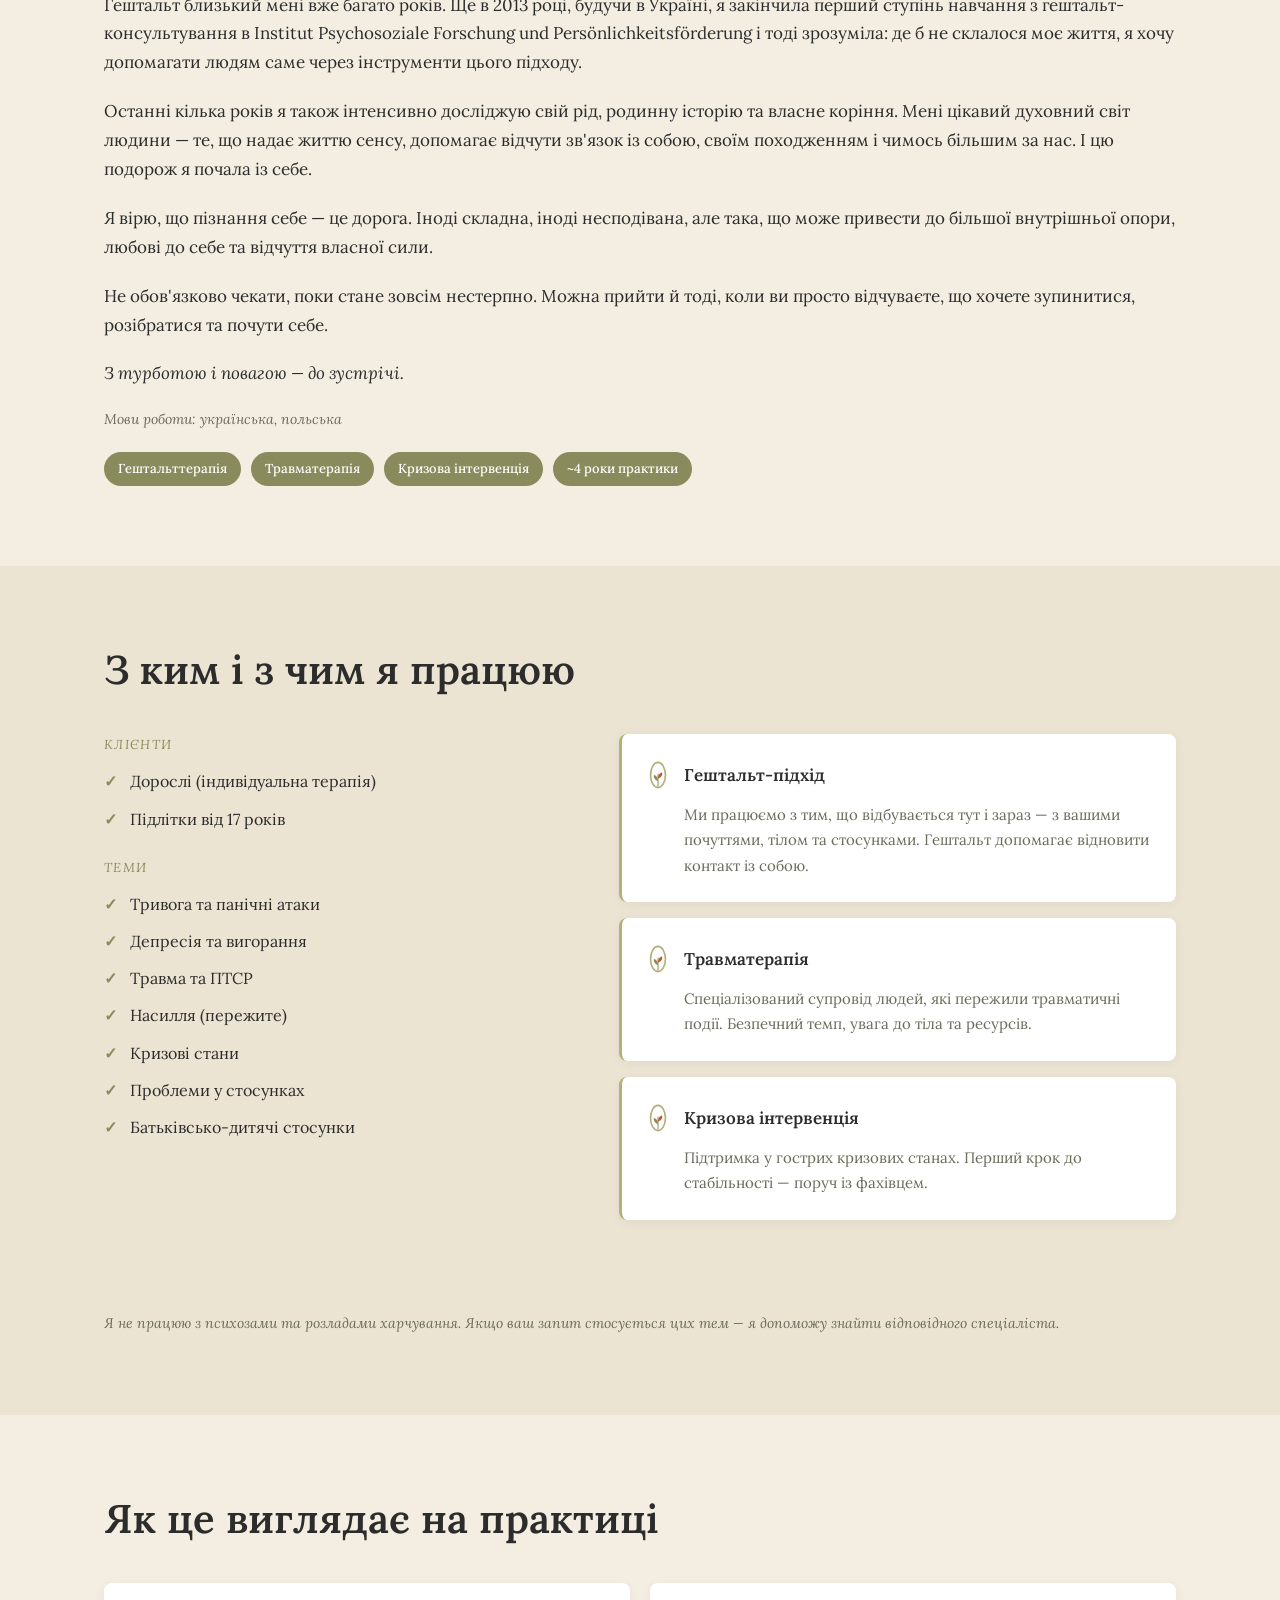
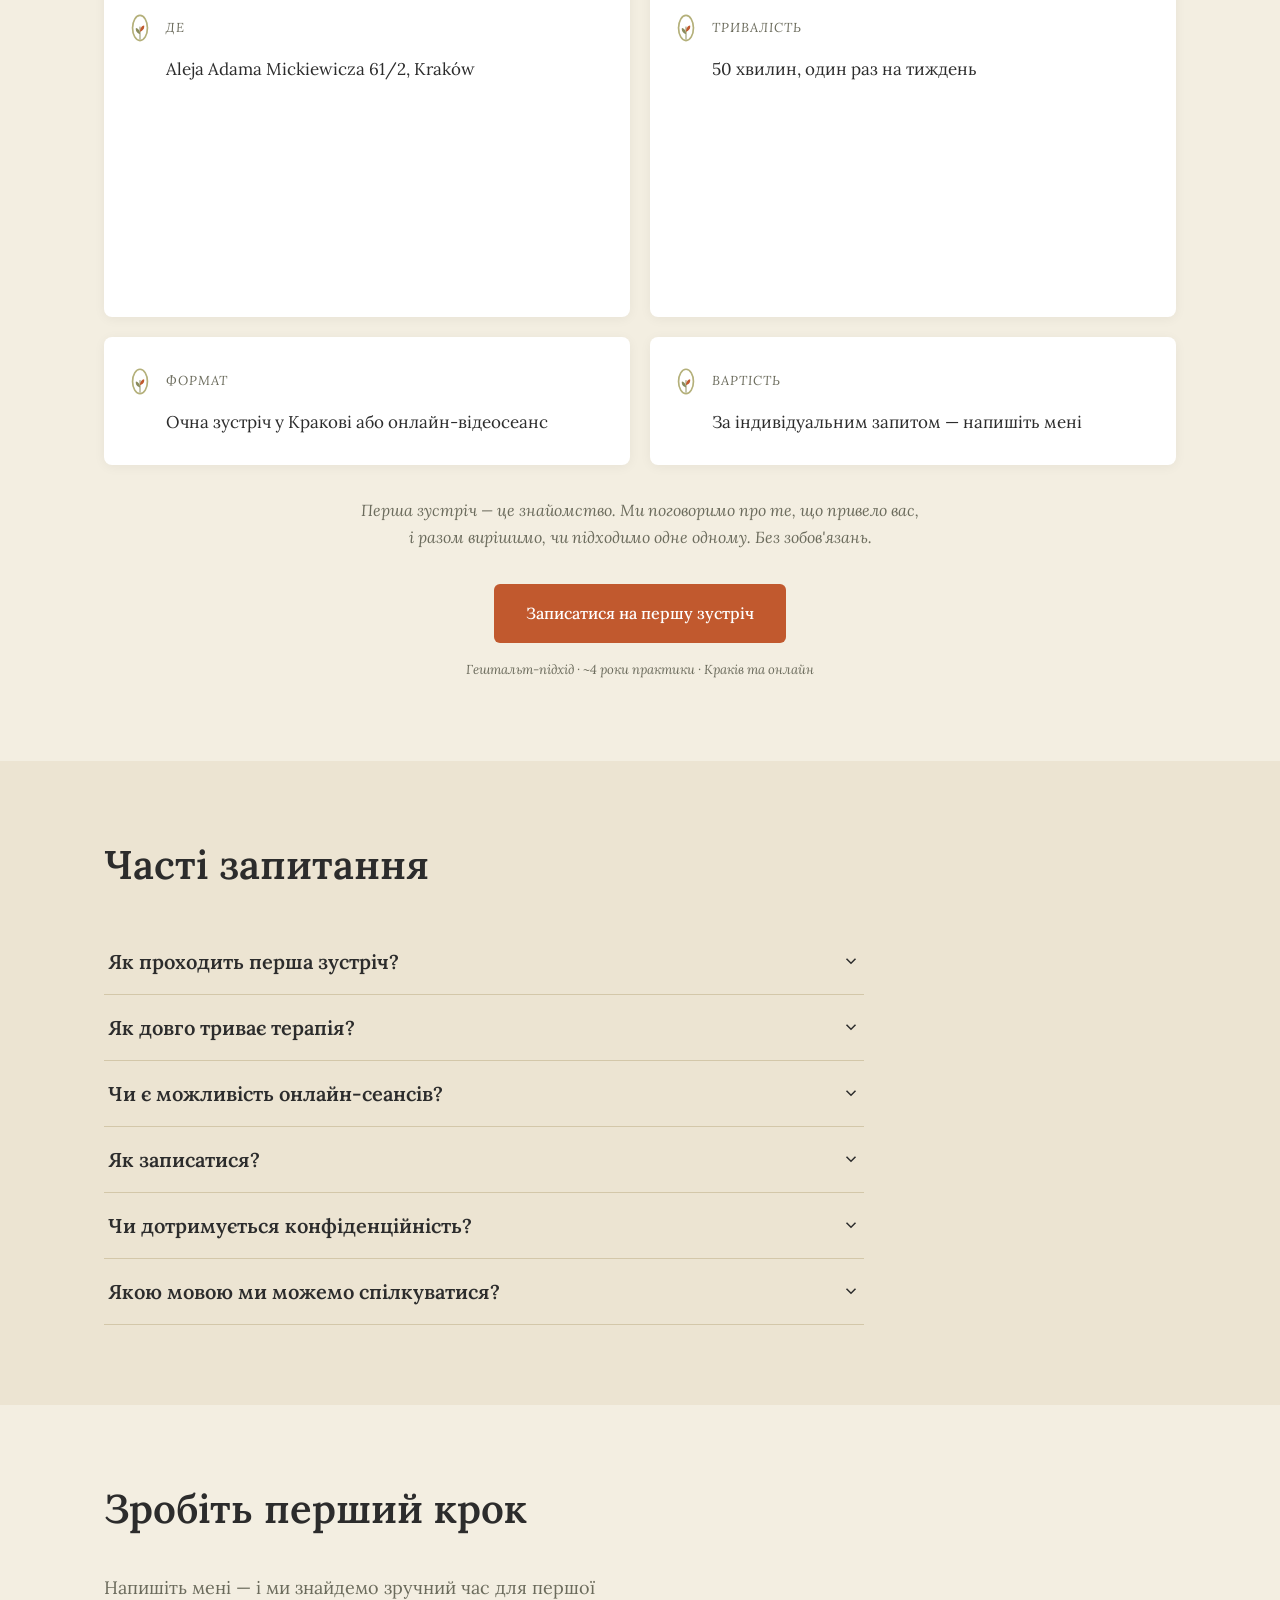
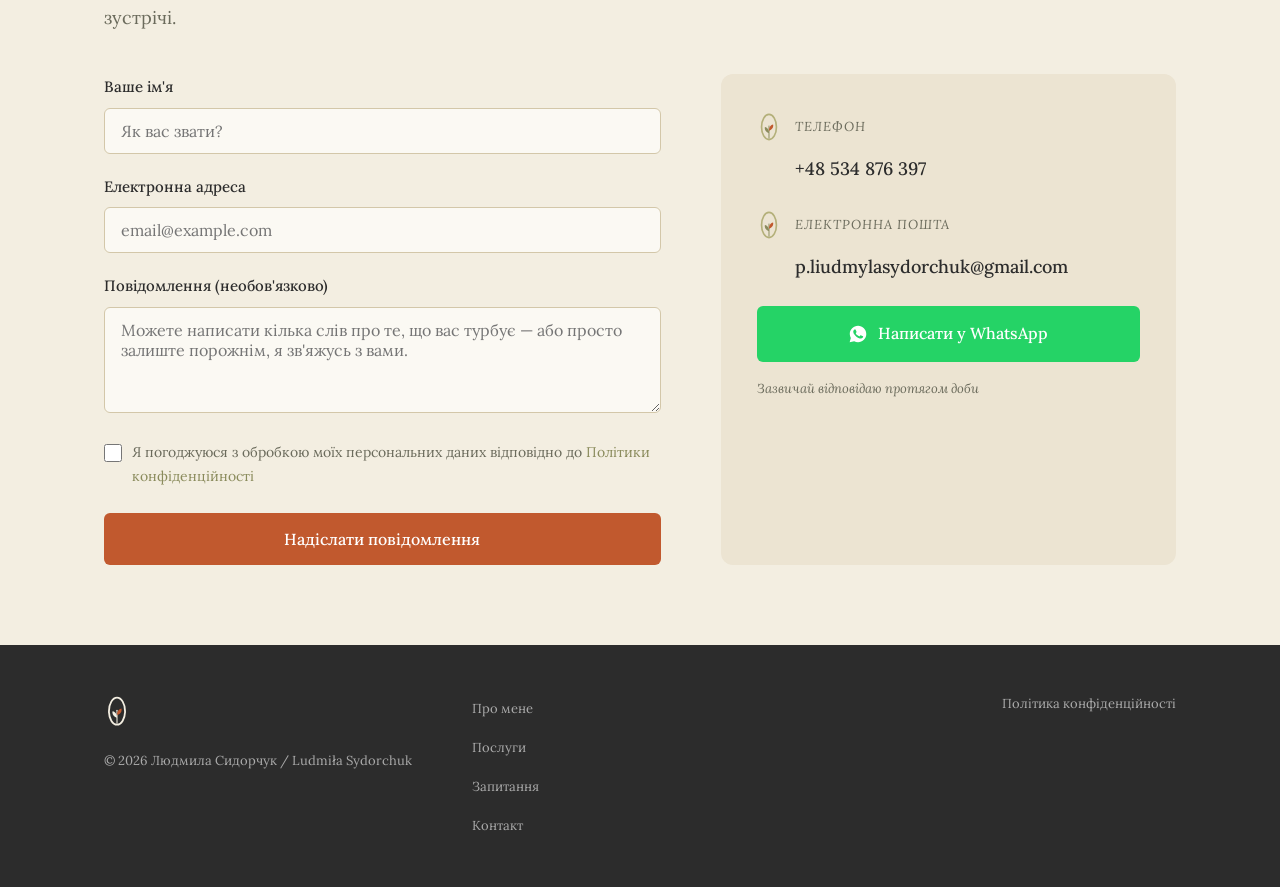
==== commit 0bb0b5dd: "Fix QA findings: wording, SEO parity, dead CSS - Ukrainian privacy policy cited the Polish "RODO" ac" ====
--- a/index.html
+++ b/index.html
@@ -12,6 +12,9 @@
 <title>Людмила Сидорчук — Психотерапевт у Кракові | Гештальт, травматерапія</title>
 <meta name="description" content="Психотерапевт Людмила Сидорчук — гештальт-підхід, травматерапія, кризова інтервенція. Очні та онлайн сеанси в Кракові. Українська та польська мови.">
 <link rel="canonical" href="https://ziarenko-terapia.pl/">
+<link rel="alternate" hreflang="uk" href="https://ziarenko-terapia.pl/">
+<link rel="alternate" hreflang="pl" href="https://ziarenko-terapia.pl/pl.html">
+<link rel="alternate" hreflang="x-default" href="https://ziarenko-terapia.pl/">
 <meta property="og:title" content="Людмила Сидорчук — Психотерапевт у Кракові">
 <meta property="og:description" content="Гештальт-підхід, травматерапія, кризова інтервенція. Очна та онлайн терапія у Кракові.">
 <meta property="og:image" content="https://ziarenko-terapia.pl/images/og-image.png">
@@ -557,7 +560,7 @@
     <p>Які дані збираються: ім'я та електронна адреса (обов'язкові), а також повідомлення (необов'язкове), які ви вводите у форму зворотного зв'язку.</p>
     <p>Мета обробки: дані використовуються виключно для відповіді на ваш запит. Вони не передаються третім особам і не використовуються для маркетингових цілей.</p>
     <p>Сервіс обробки: повідомлення пересилаються через Web3Forms (web3forms.com). Після пересилання на електронну адресу оператора дані не зберігаються на серверах Web3Forms.</p>
-    <p>Ваші права відповідно до RODO (Регламент ЄС 2016/679): ви маєте право на доступ до своїх персональних даних, їх виправлення, видалення або обмеження обробки. Для реалізації цих прав звертайтесь: p.liudmylasydorchuk@gmail.com</p>
+    <p>Ваші права відповідно до GDPR (Загальний регламент про захист даних, Регламент ЄС 2016/679): ви маєте право на доступ до своїх персональних даних, їх виправлення, видалення або обмеження обробки. Для реалізації цих прав звертайтесь: p.liudmylasydorchuk@gmail.com</p>
     <p>Оператор персональних даних:<br>Людмила Сидорчук<br>Aleja Adama Mickiewicza 61/2, Kraków, Польща</p>
   </div>
 </section>
--- a/css/style.css
+++ b/css/style.css
@@ -134,7 +134,8 @@
 .icon-heading span.contact-label {
   margin-bottom: 0;
 }
-.icon-heading + p {
+.icon-heading + p,
+.icon-heading + a {
   padding-left: 38px;
 }
 
@@ -296,23 +297,6 @@
   aspect-ratio: 1 / 1;
 }
 
-.img-placeholder {
-  width: 100%;
-  height: 100%;
-  display: flex;
-  align-items: center;
-  justify-content: center;
-  color: #fff;
-  font-family: 'Lora', serif;
-  font-size: 15px;
-  text-align: center;
-  padding: 16px;
-}
-
-.hero-placeholder {
-  background: linear-gradient(135deg, #DCC98E 0%, #8A8B5C 100%);
-}
-
 .eyebrow {
   font-size: 13px;
   letter-spacing: 0.12em;
@@ -416,7 +400,6 @@
   border-radius: 40% 60% 45% 55% / 60% 40% 55% 45%;
   aspect-ratio: 4 / 5;
 }
-.about-placeholder { background: linear-gradient(135deg, #ECE4D2 0%, #DCC98E 100%); }
 
 .about-text p { margin-bottom: 20px; }
 .about-languages { font-size: 14px; color: var(--color-text-secondary); margin-top: 8px; margin-bottom: 0; }
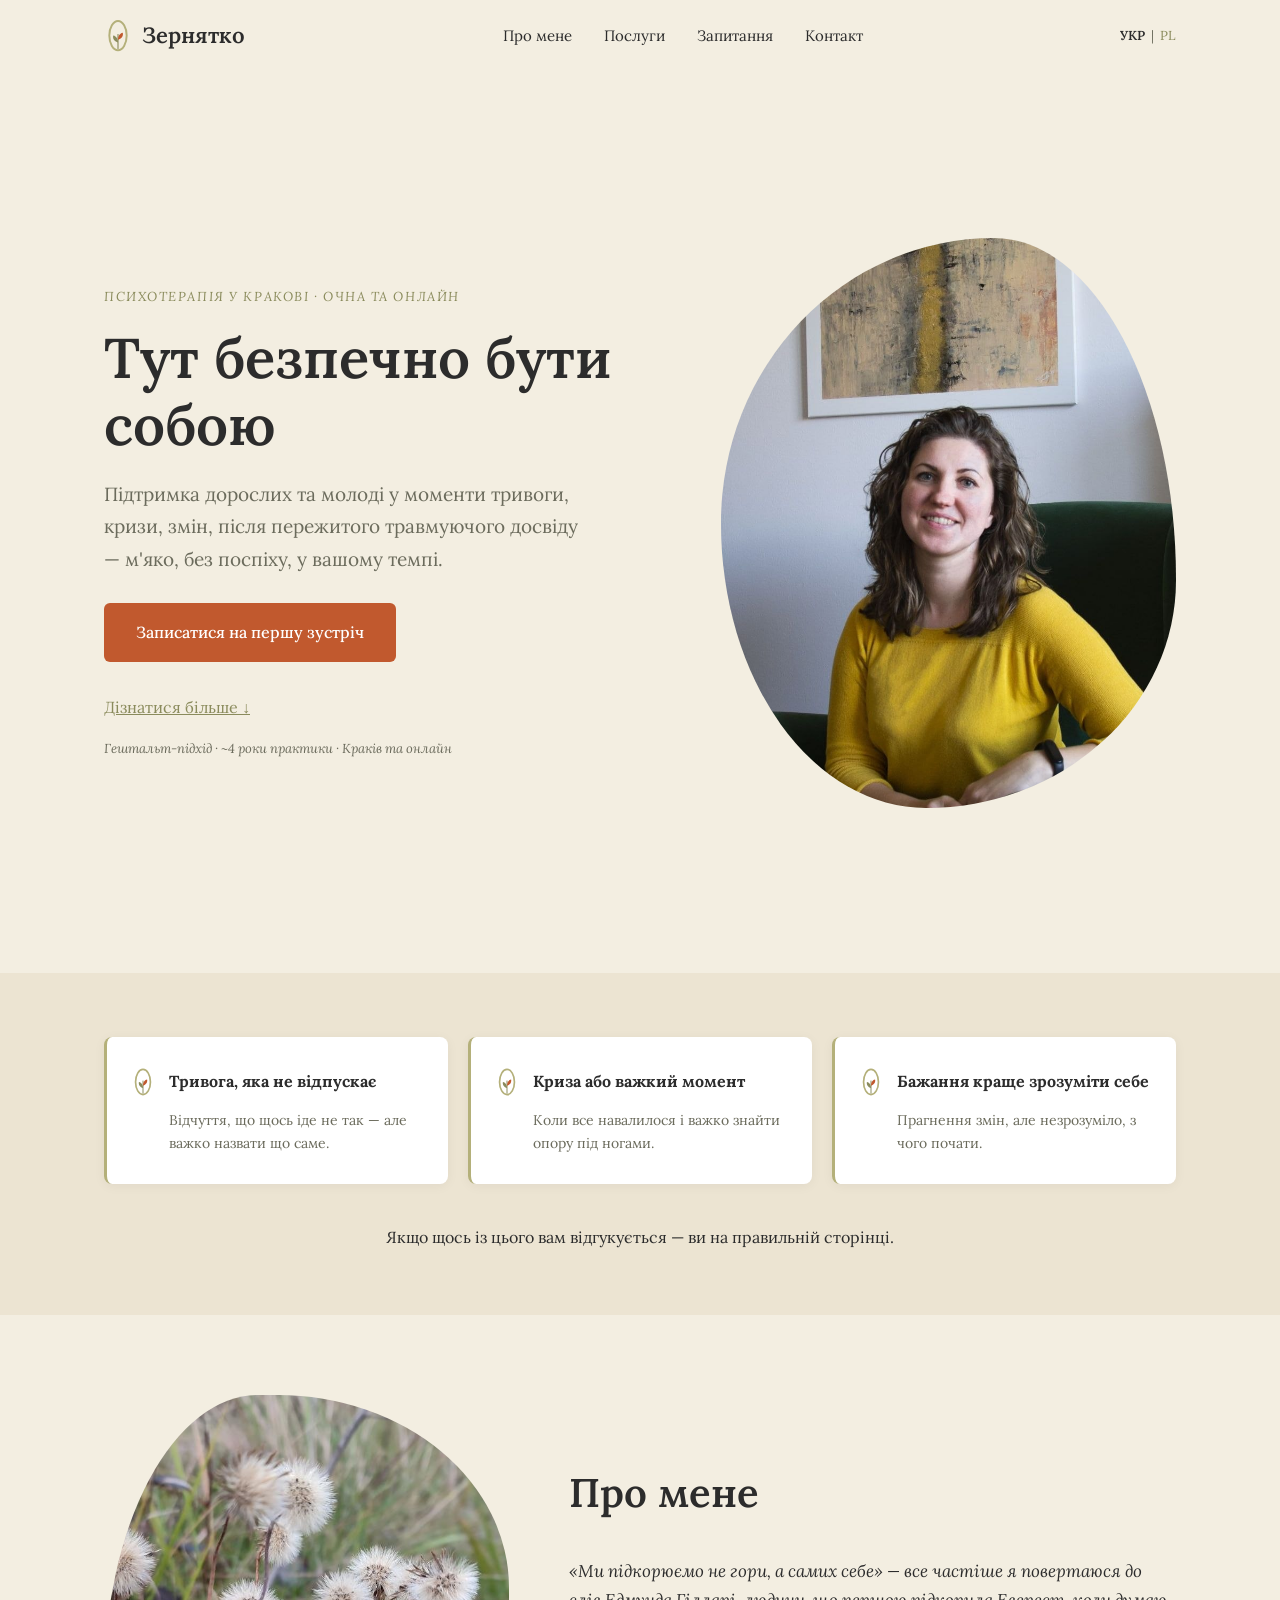
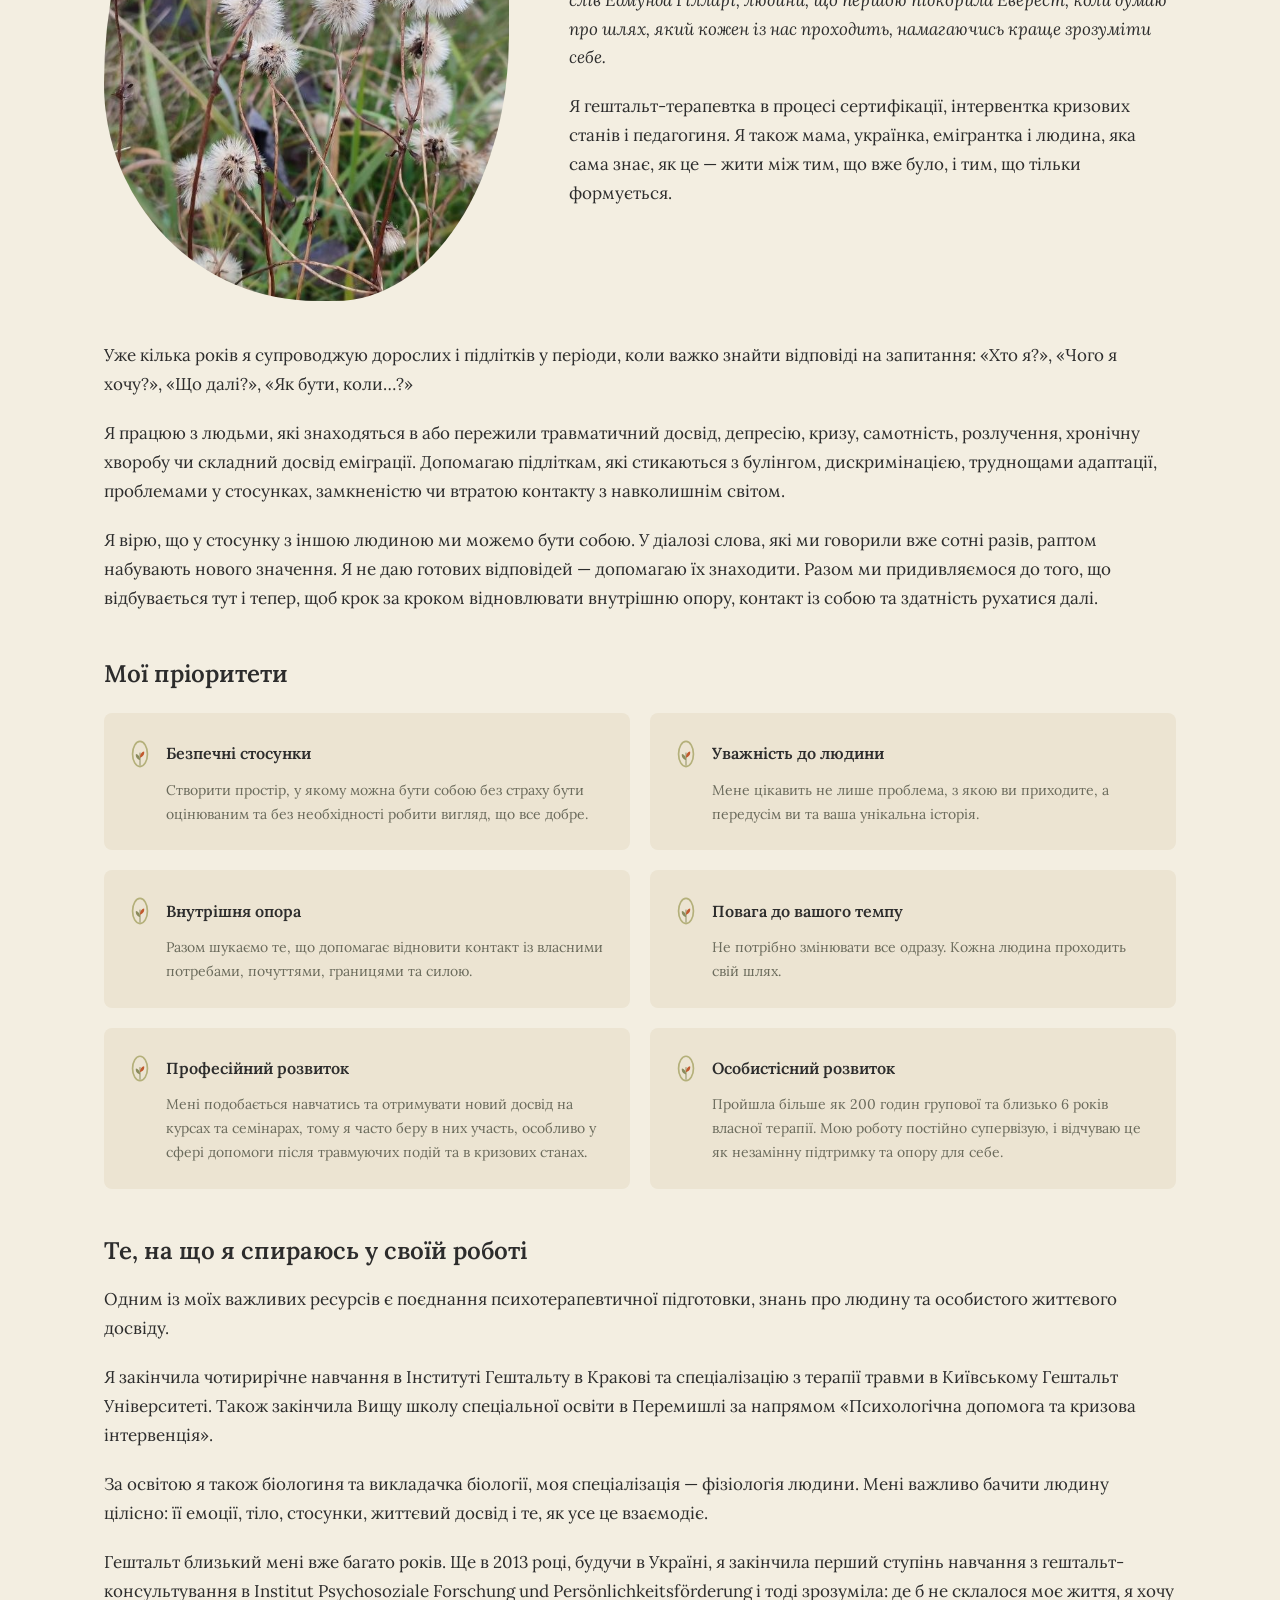
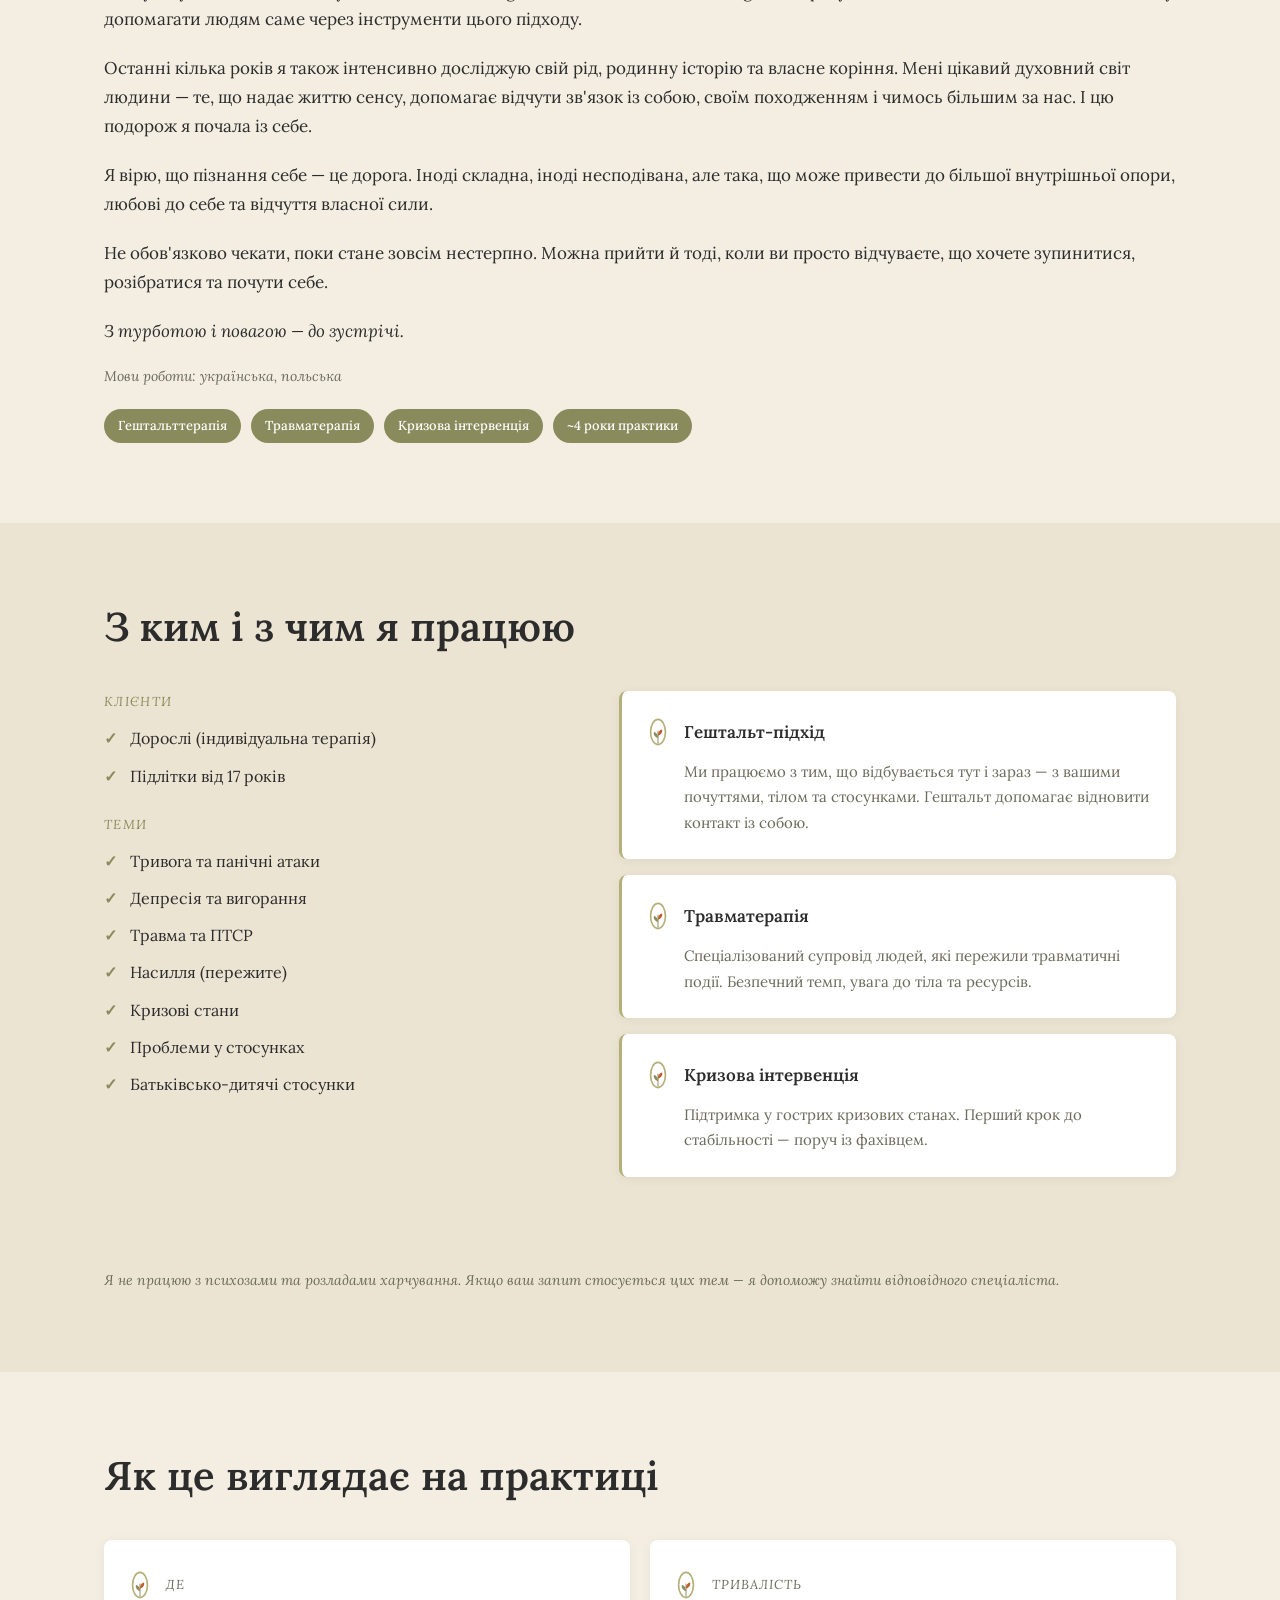
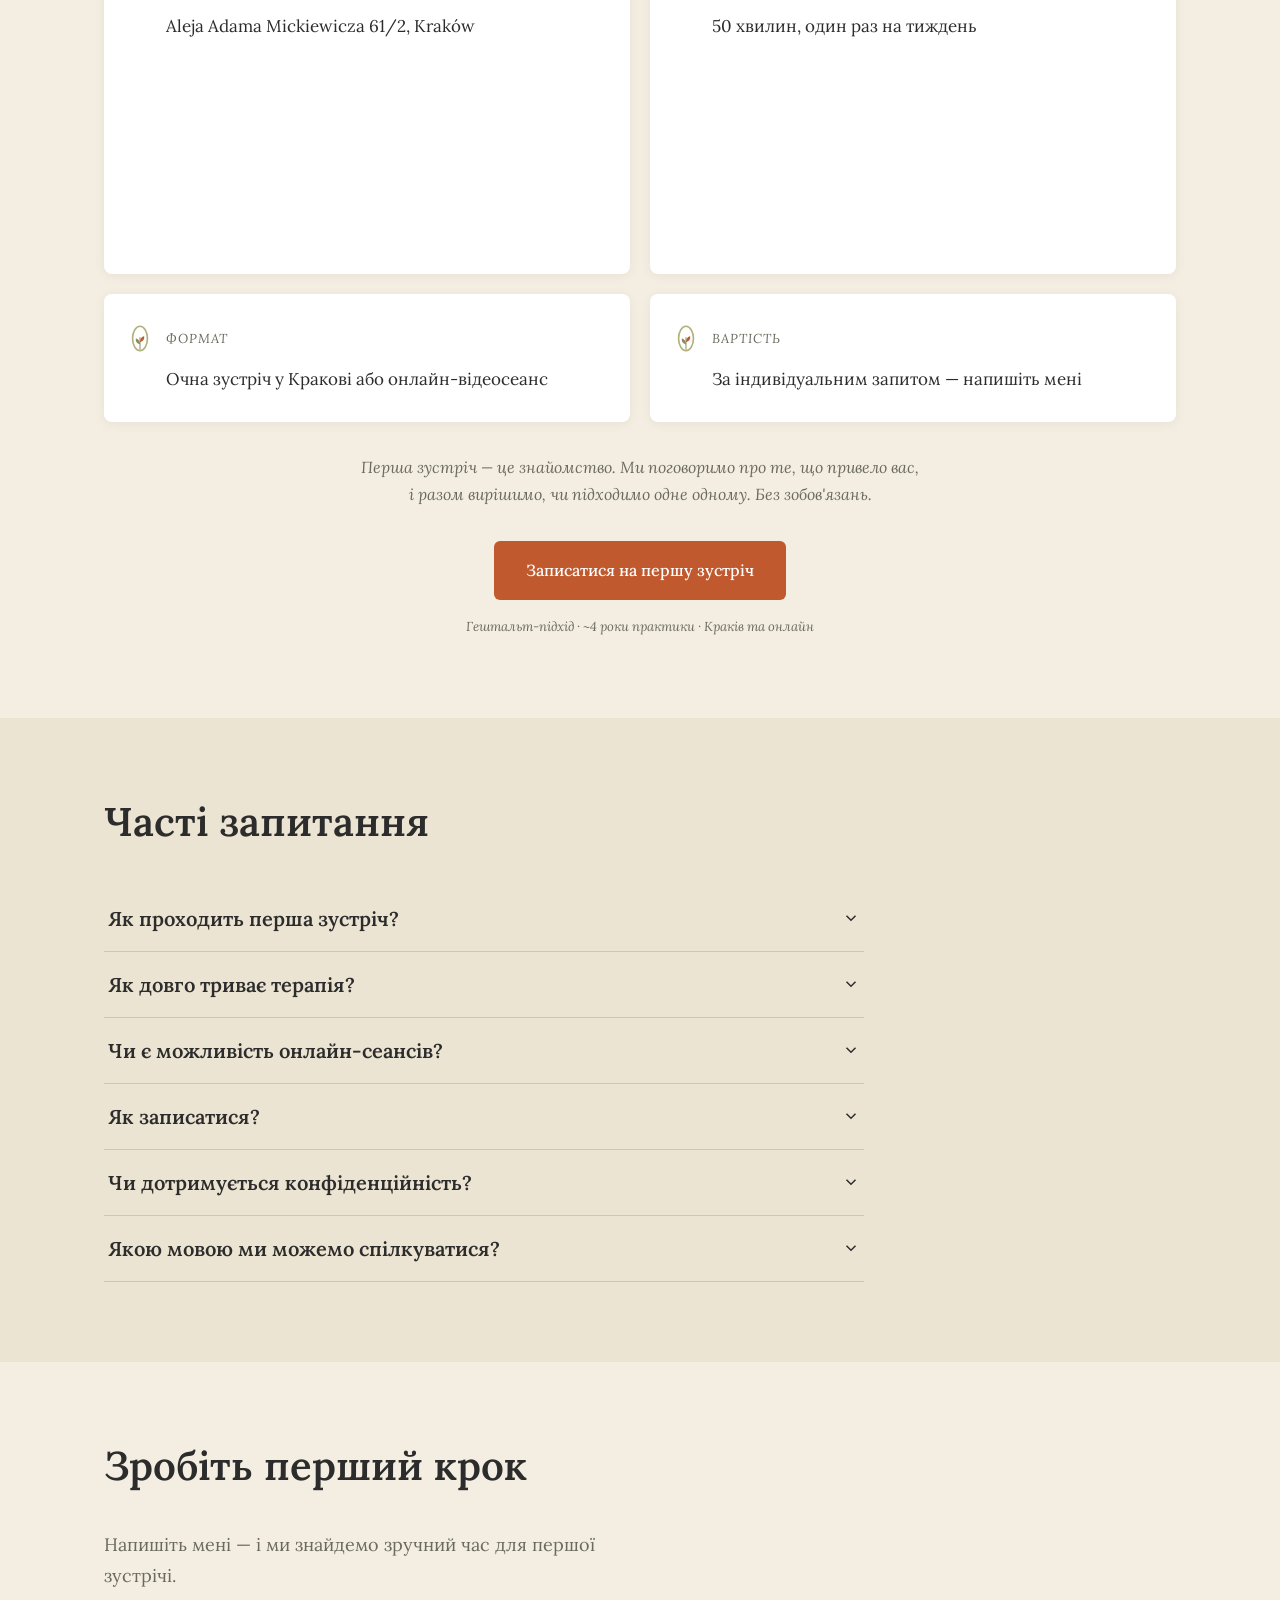
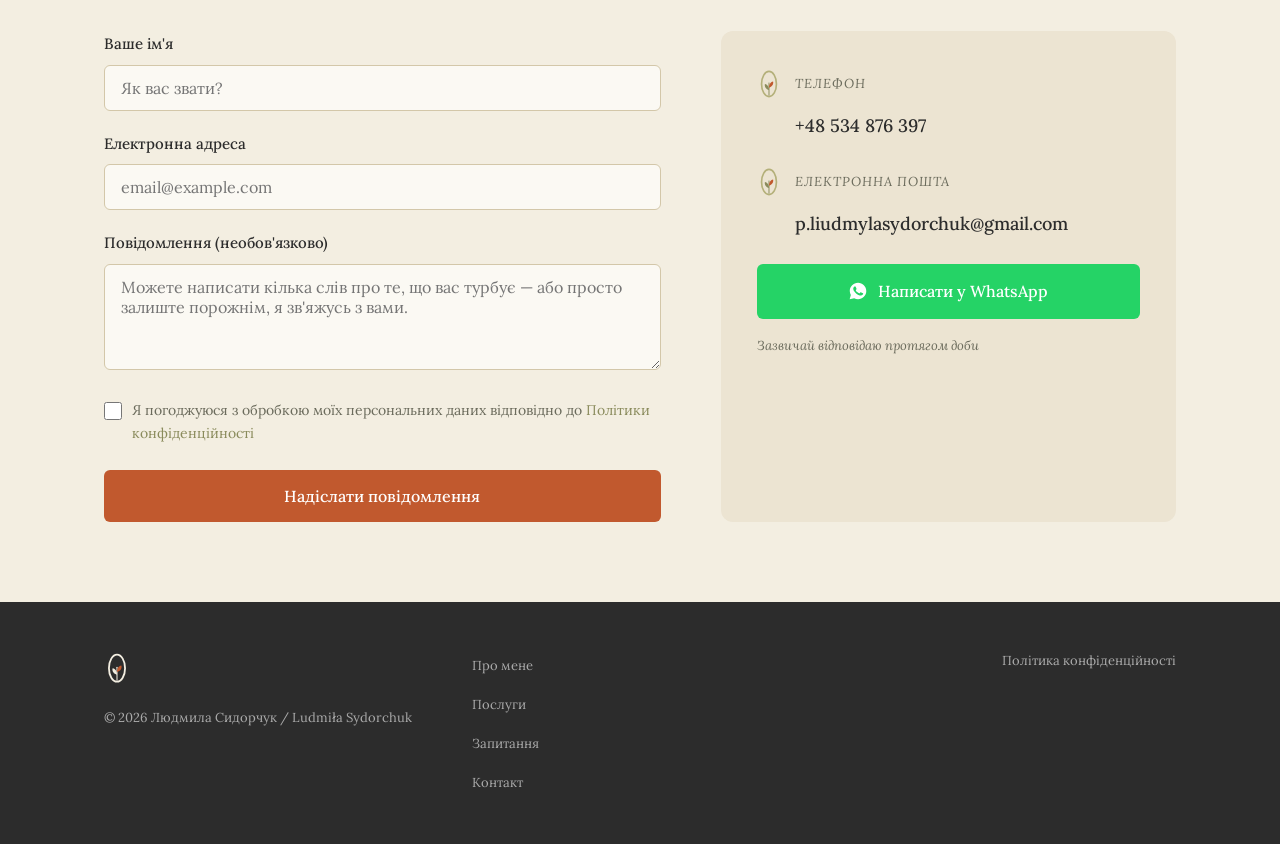
==== commit b3c1849f: "Update hero text and priorities; add personal development card - Reword hero subheading (adults and " ====
--- a/index.html
+++ b/index.html
@@ -160,7 +160,7 @@
       <div class="hero-text">
         <p class="eyebrow">Психотерапія у Кракові · Очна та онлайн</p>
         <h1>Тут безпечно бути собою</h1>
-        <p class="hero-subheading">Підтримка дорослих та підлітків від 17 років у моменти тривоги, кризи, травми та змін — м'яко, без поспіху, у вашому темпі.</p>
+        <p class="hero-subheading">Підтримка дорослих та молоді у моменти тривоги, кризи, змін, після пережитого травмуючого досвіду — м'яко, без поспіху, у вашому темпі.</p>
         <div>
           <a href="#contact" class="btn btn-primary">Записатися на першу зустріч</a>
         </div>
@@ -224,10 +224,7 @@
         <p>Я вірю, що у стосунку з іншою людиною ми можемо бути собою. У діалозі слова, які ми говорили вже сотні разів, раптом набувають нового значення. Я не даю готових відповідей — допомагаю їх знаходити. Разом ми придивляємося до того, що відбувається тут і тепер, щоб крок за кроком відновлювати внутрішню опору, контакт із собою та здатність рухатися далі.</p>
 
         <div class="priorities">
-          <div class="icon-heading priorities-heading">
-            <img class="icon-logo" src="images/logo.svg" alt="" aria-hidden="true">
-            <h3>Мої пріоритети</h3>
-          </div>
+          <h3 class="priorities-heading">Мої пріоритети</h3>
           <div class="priorities-grid">
             <div class="priority-card">
               <div class="icon-heading">
@@ -262,15 +259,19 @@
                 <img class="icon-logo" src="images/logo.svg" alt="" aria-hidden="true">
                 <h4>Професійний розвиток</h4>
               </div>
-              <p>Я постійно навчаюся, поглиблюю свої знання та вдосконалюю професійні навички, особливо у сфері травми й кризових станів.</p>
-            </div>
-          </div>
-        </div>
-
-        <div class="icon-heading">
-          <img class="icon-logo" src="images/logo.svg" alt="" aria-hidden="true">
-          <h3 class="about-subheading">Те, на що я спираюсь у своїй роботі</h3>
-        </div>
+              <p>Мені подобається навчатись та отримувати новий досвід на курсах та семінарах, тому я часто беру в них участь, особливо у сфері допомоги після травмуючих подій та в кризових станах.</p>
+            </div>
+            <div class="priority-card">
+              <div class="icon-heading">
+                <img class="icon-logo" src="images/logo.svg" alt="" aria-hidden="true">
+                <h4>Особистісний розвиток</h4>
+              </div>
+              <p>Пройшла більше як 200 годин групової та близько 6 років власної терапії. Мою роботу постійно супервізую, і відчуваю це як незамінну підтримку та опору для себе.</p>
+            </div>
+          </div>
+        </div>
+
+        <h3 class="about-subheading">Те, на що я спираюсь у своїй роботі</h3>
         <p>Одним із моїх важливих ресурсів є поєднання психотерапевтичної підготовки, знань про людину та особистого життєвого досвіду.</p>
         <p>Я закінчила чотирирічне навчання в Інституті Гештальту в Кракові та спеціалізацію з терапії травми в Київському Гештальт Університеті. Також закінчила Вищу школу спеціальної освіти в Перемишлі за напрямом «Психологічна допомога та кризова інтервенція».</p>
         <p>За освітою я також біологиня та викладачка біології, моя спеціалізація — фізіологія людини. Мені важливо бачити людину цілісно: її емоції, тіло, стосунки, життєвий досвід і те, як усе це взаємодіє.</p>
